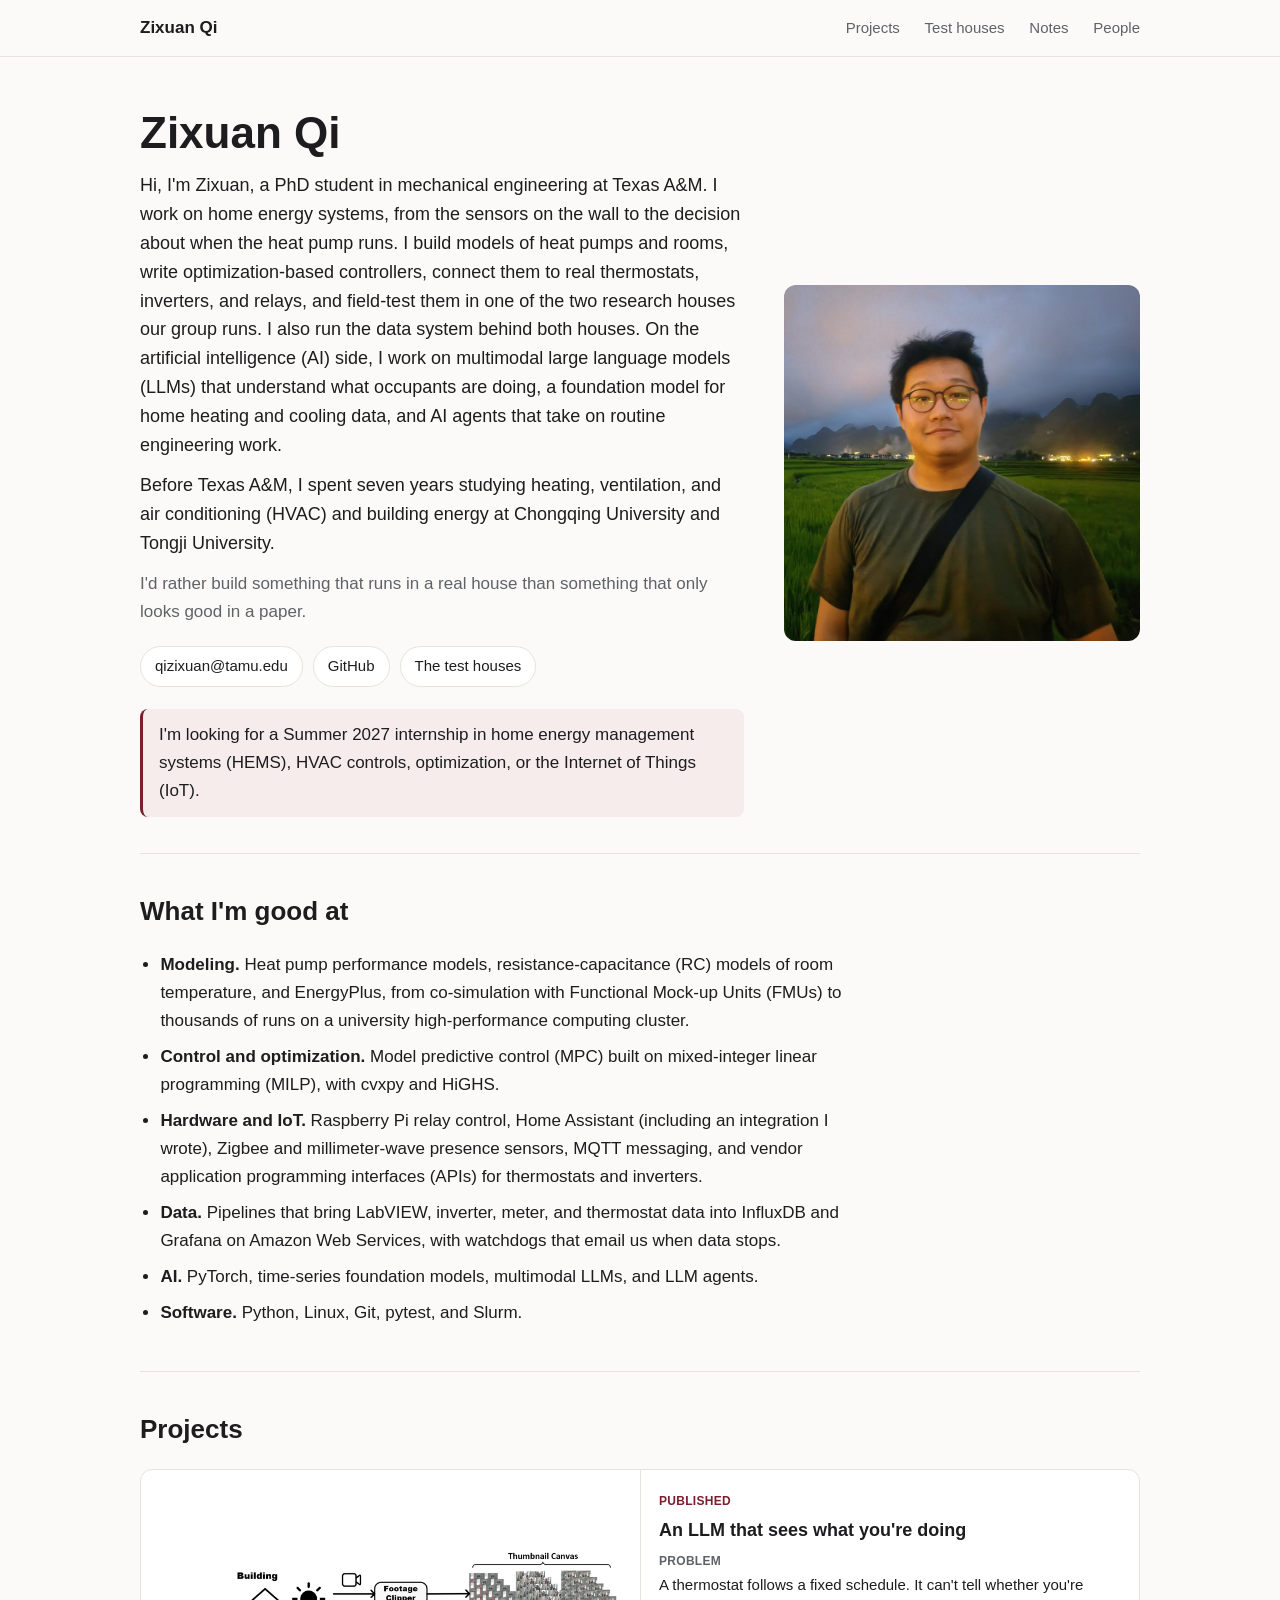
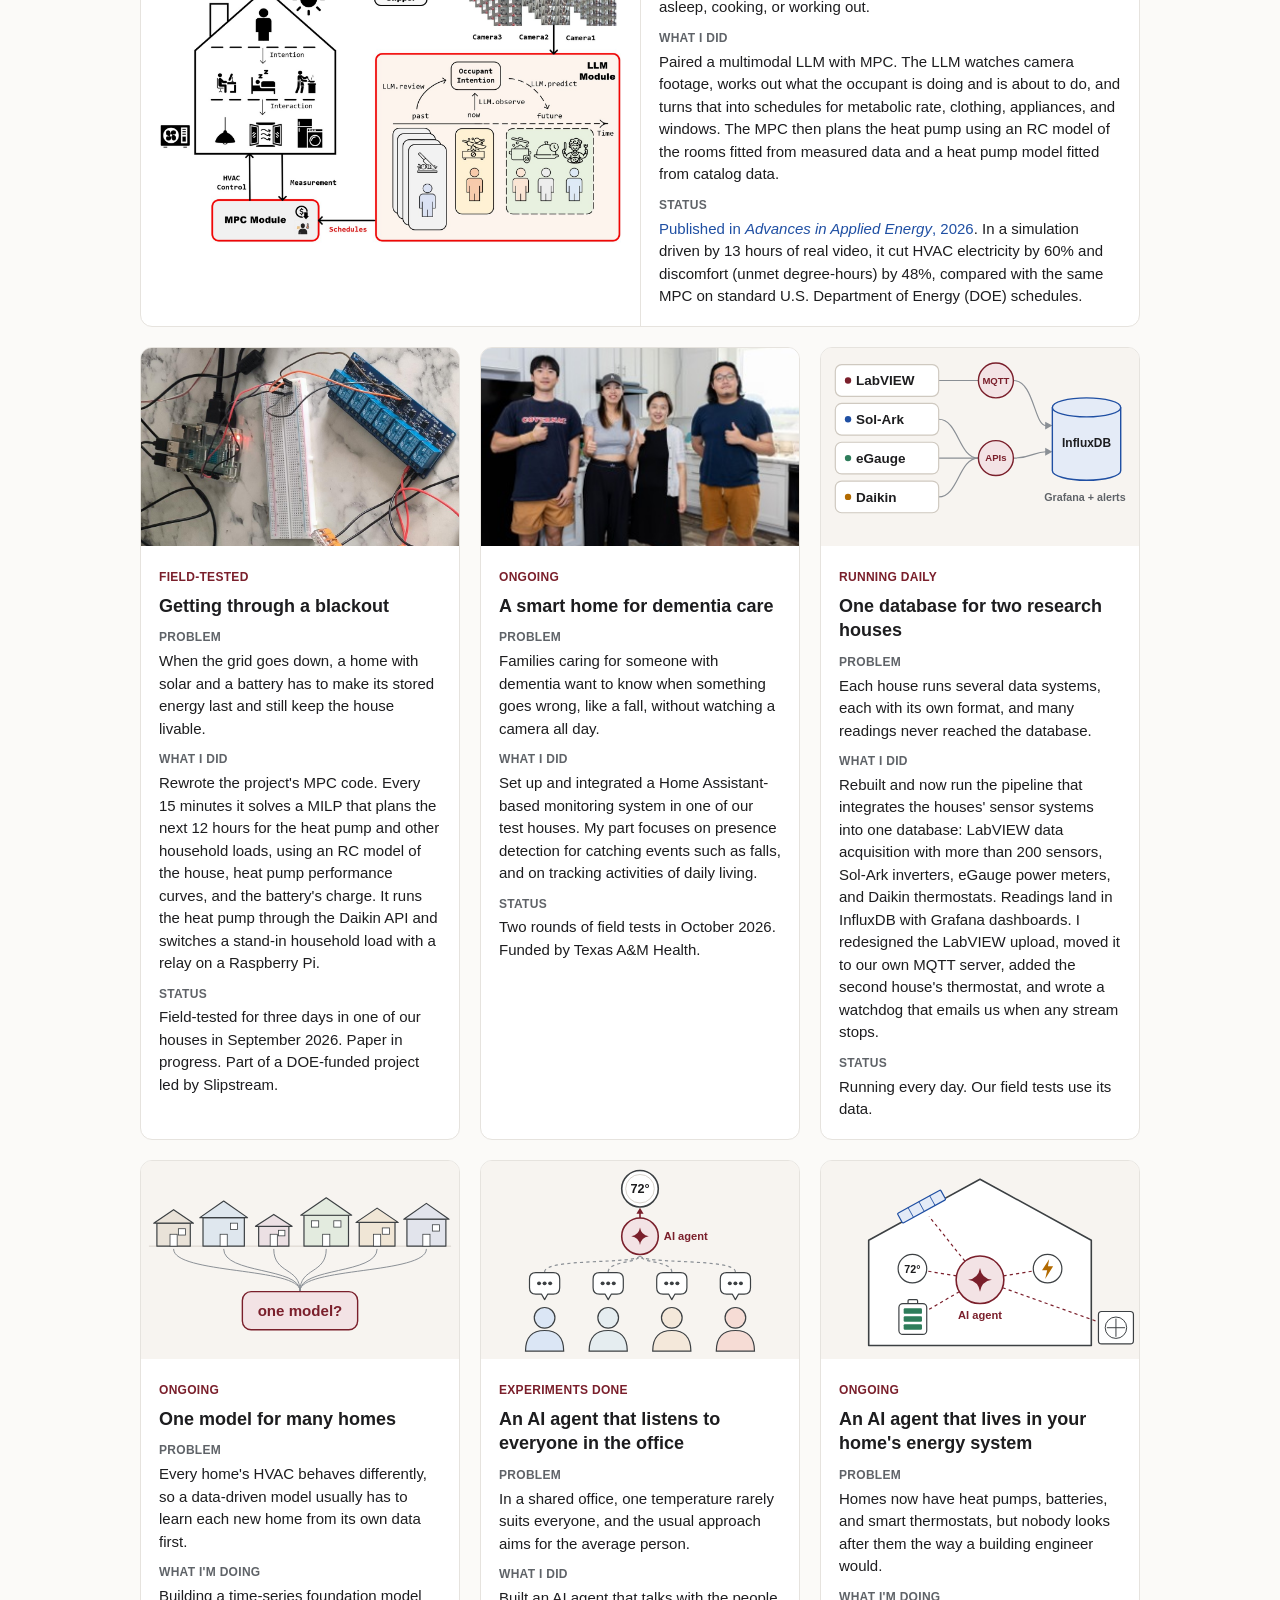
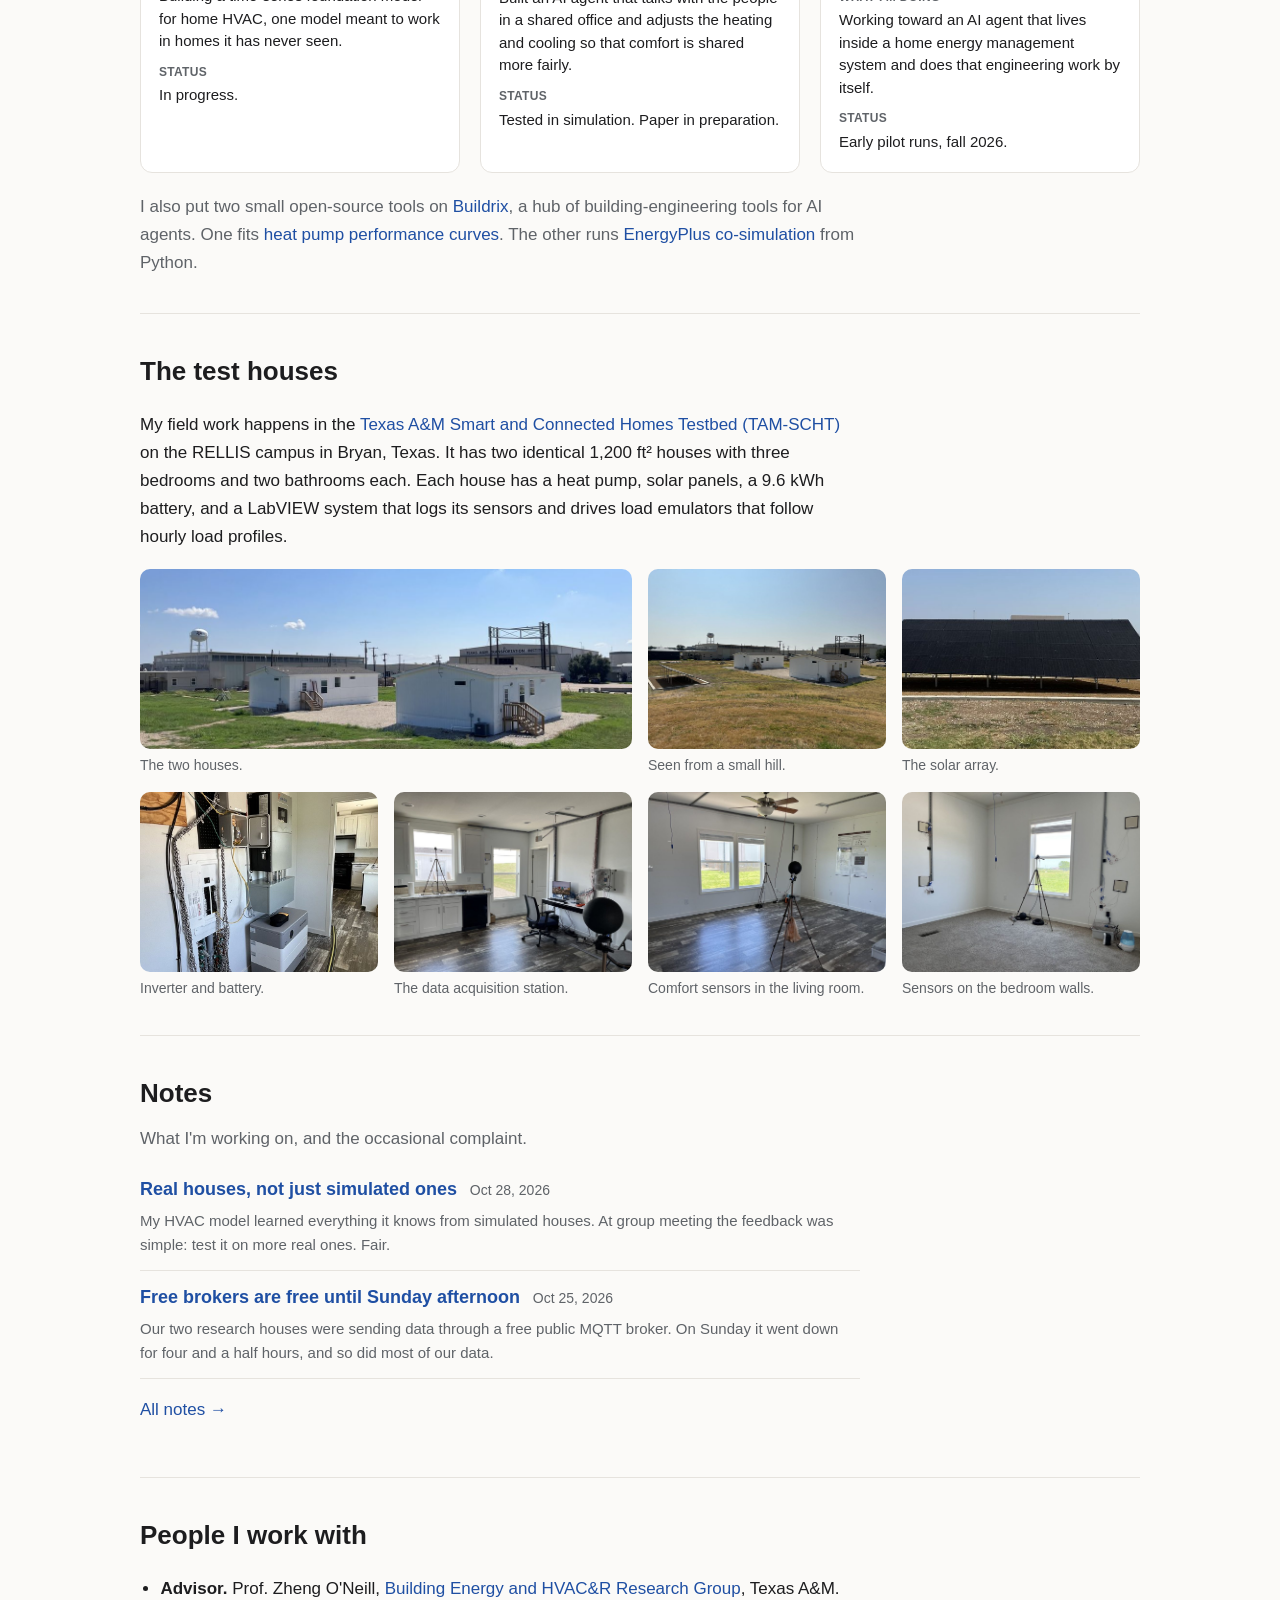
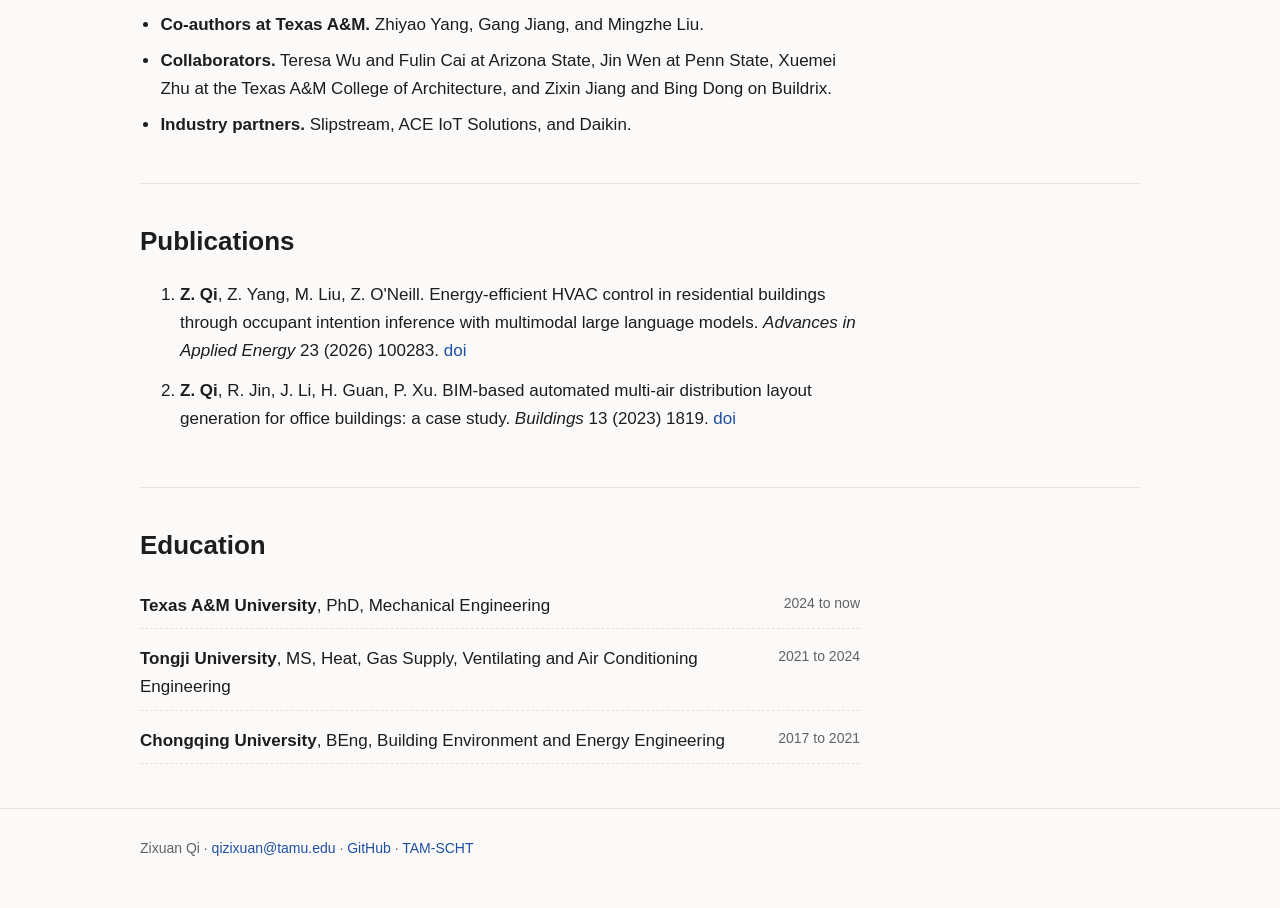
==== index.html @ ca20fd42 "Rework homepage for internship recruiters - Fuller intro, portrait photo, and a concrete internship " ====
<!doctype html>
<html lang="en">
<head>
<meta charset="utf-8">
<meta name="viewport" content="width=device-width, initial-scale=1">
<title>Zixuan Qi</title>
<meta name="description" content="Zixuan Qi, PhD student at Texas A&amp;M. Home energy systems: modeling, model predictive control, IoT, and AI.">
<link rel="stylesheet" href="assets/css/site.css">
</head>
<body>
<header class="site-header">
  <div class="wrap">
    <a class="brand" href="./">Zixuan Qi</a>
    <nav class="nav">
      <a href="#projects">Projects</a>
      <a href="#testbed">Test houses</a>
      <a href="notes/">Notes</a>
      <a href="#people">People</a>
    </nav>
  </div>
</header>

<main class="wrap">
  <div class="hero">
    <div>
      <h1>Zixuan Qi</h1>
      <p class="lead">Hi, I'm Zixuan, a PhD student in mechanical engineering at Texas A&amp;M. I work on home energy systems, from the sensors on the wall to the decision about when the heat pump runs. I build models of heat pumps and rooms, write optimization-based controllers, connect them to real thermostats, inverters, and relays, and field-test them in one of the two research houses our group runs. I also run the data system behind both houses. On the artificial intelligence (AI) side, I work on multimodal large language models (LLMs) that understand what occupants are doing, a foundation model for home heating and cooling data, and AI agents that take on routine engineering work.</p>
      <p class="lead">Before Texas A&amp;M, I spent seven years studying heating, ventilation, and air conditioning (HVAC) and building energy at Chongqing University and Tongji University.</p>
      <p class="sub">I'd rather build something that runs in a real house than something that only looks good in a paper.</p>
      <div class="links">
        <a class="btn" href="mailto:qizixuan@tamu.edu">qizixuan@tamu.edu</a>
        <a class="btn" href="https://github.com/mrkey4real">GitHub</a>
        <a class="btn" href="#testbed">The test houses</a>
      </div>
      <p class="callout">I'm looking for a Summer 2027 internship in home energy management systems (HEMS), HVAC controls, optimization, or the Internet of Things (IoT).</p>
    </div>
    <figure class="portrait">
      <img src="assets/img/zixuan.jpg" alt="Zixuan Qi standing in a green rice field at dusk" width="900" height="900">
    </figure>
  </div>

  <section id="skills">
    <h2>What I'm good at</h2>
    <ul class="skills">
      <li><strong>Modeling.</strong> Heat pump performance models, resistance-capacitance (RC) models of room temperature, and EnergyPlus, from co-simulation with Functional Mock-up Units (FMUs) to thousands of runs on a university high-performance computing cluster.</li>
      <li><strong>Control and optimization.</strong> Model predictive control (MPC) built on mixed-integer linear programming (MILP), with cvxpy and HiGHS.</li>
      <li><strong>Hardware and IoT.</strong> Raspberry Pi relay control, Home Assistant (including an integration I wrote), Zigbee and millimeter-wave presence sensors, MQTT messaging, and vendor application programming interfaces (APIs) for thermostats and inverters.</li>
      <li><strong>Data.</strong> Pipelines that bring LabVIEW, inverter, meter, and thermostat data into InfluxDB and Grafana on Amazon Web Services, with watchdogs that email us when data stops.</li>
      <li><strong>AI.</strong> PyTorch, time-series foundation models, multimodal LLMs, and LLM agents.</li>
      <li><strong>Software.</strong> Python, Linux, Git, pytest, and Slurm.</li>
    </ul>
  </section>

  <section id="projects">
    <h2>Projects</h2>
    <div class="grid">
      <article class="card feature">
        <img class="fig" src="assets/img/llm-occ-overview.jpg" alt="Diagram from the paper: camera footage goes to an LLM module that infers occupant intention and sends schedules to an MPC module controlling the HVAC" loading="lazy" width="1600" height="1010">
        <div class="body">
          <span class="tag">Published</span>
          <h3>An LLM that sees what you're doing</h3>
          <dl class="glance">
            <dt>Problem</dt><dd>A thermostat follows a fixed schedule. It can't tell whether you're asleep, cooking, or working out.</dd>
            <dt>What I did</dt><dd>Paired a multimodal LLM with MPC. The LLM watches camera footage, works out what the occupant is doing and is about to do, and turns that into schedules for metabolic rate, clothing, appliances, and windows. The MPC then plans the heat pump using an RC model of the rooms fitted from measured data and a heat pump model fitted from catalog data.</dd>
            <dt>Status</dt><dd><a href="https://doi.org/10.1016/j.adapen.2026.100283">Published in <em>Advances in Applied Energy</em>, 2026</a>. In a simulation driven by 13 hours of real video, it cut HVAC electricity by 60% and discomfort (unmet degree-hours) by 48%, compared with the same MPC on standard U.S. Department of Energy (DOE) schedules.</dd>
          </dl>
        </div>
      </article>
      <article class="card">
        <img src="assets/img/racer-pi.jpg" alt="Raspberry Pi wired through a breadboard to an eight-channel relay board" loading="lazy" width="1020" height="638">
        <div class="body">
          <span class="tag">Field-tested</span>
          <h3>Getting through a blackout</h3>
          <dl class="glance">
            <dt>Problem</dt><dd>When the grid goes down, a home with solar and a battery has to make its stored energy last and still keep the house livable.</dd>
            <dt>What I did</dt><dd>Rewrote the project's MPC code. Every 15 minutes it solves a MILP that plans the next 12 hours for the heat pump and other household loads, using an RC model of the house, heat pump performance curves, and the battery's charge. It runs the heat pump through the Daikin API and switches a stand-in household load with a relay on a Raspberry Pi.</dd>
            <dt>Status</dt><dd>Field-tested for three days in one of our houses in September 2026. Paper in progress. Part of a DOE-funded project led by Slipstream.</dd>
          </dl>
        </div>
      </article>
      <article class="card">
        <img src="assets/img/dari-team.jpg" alt="Four members of the dementia-care project team giving a thumbs-up in a kitchen" loading="lazy" width="306" height="204">
        <div class="body">
          <span class="tag">Ongoing</span>
          <h3>A smart home for dementia care</h3>
          <dl class="glance">
            <dt>Problem</dt><dd>Families caring for someone with dementia want to know when something goes wrong, like a fall, without watching a camera all day.</dd>
            <dt>What I did</dt><dd>Set up and integrated a Home Assistant-based monitoring system in one of our test houses. My part focuses on presence detection for catching events such as falls, and on tracking activities of daily living.</dd>
            <dt>Status</dt><dd>Two rounds of field tests in October 2026. Funded by Texas A&amp;M Health.</dd>
          </dl>
        </div>
      </article>
      <article class="card">
        <img src="assets/svg/data-pipeline.svg" alt="LabVIEW data arrives over MQTT, and Sol-Ark, eGauge, and Daikin data come through vendor APIs, all into InfluxDB" loading="lazy" width="800" height="500">
        <div class="body">
          <span class="tag">Running daily</span>
          <h3>One database for two research houses</h3>
          <dl class="glance">
            <dt>Problem</dt><dd>Each house runs several data systems, each with its own format, and many readings never reached the database.</dd>
            <dt>What I did</dt><dd>Rebuilt and now run the pipeline that integrates the houses' sensor systems into one database: LabVIEW data acquisition with more than 200 sensors, Sol-Ark inverters, eGauge power meters, and Daikin thermostats. Readings land in InfluxDB with Grafana dashboards. I redesigned the LabVIEW upload, moved it to our own MQTT server, added the second house's thermostat, and wrote a watchdog that emails us when any stream stops.</dd>
            <dt>Status</dt><dd>Running every day. Our field tests use its data.</dd>
          </dl>
        </div>
      </article>
      <article class="card">
        <img src="assets/svg/many-homes.svg" alt="Six different houses connected to a single box that asks: one model?" loading="lazy" width="800" height="500">
        <div class="body">
          <span class="tag">Ongoing</span>
          <h3>One model for many homes</h3>
          <dl class="glance">
            <dt>Problem</dt><dd>Every home's HVAC behaves differently, so a data-driven model usually has to learn each new home from its own data first.</dd>
            <dt>What I'm doing</dt><dd>Building a time-series foundation model for home HVAC, one model meant to work in homes it has never seen.</dd>
            <dt>Status</dt><dd>In progress.</dd>
          </dl>
        </div>
      </article>
      <article class="card">
        <img src="assets/svg/office-agent.svg" alt="Four people talking with one AI agent that sets a shared thermostat" loading="lazy" width="800" height="500">
        <div class="body">
          <span class="tag">Experiments done</span>
          <h3>An AI agent that listens to everyone in the office</h3>
          <dl class="glance">
            <dt>Problem</dt><dd>In a shared office, one temperature rarely suits everyone, and the usual approach aims for the average person.</dd>
            <dt>What I did</dt><dd>Built an AI agent that talks with the people in a shared office and adjusts the heating and cooling so that comfort is shared more fairly.</dd>
            <dt>Status</dt><dd>Tested in simulation. Paper in preparation.</dd>
          </dl>
        </div>
      </article>
      <article class="card">
        <img src="assets/svg/home-agent.svg" alt="An AI agent at the center of a house, linked to the solar panels, thermostat, battery, electrical loads, and heat pump" loading="lazy" width="800" height="500">
        <div class="body">
          <span class="tag">Ongoing</span>
          <h3>An AI agent that lives in your home's energy system</h3>
          <dl class="glance">
            <dt>Problem</dt><dd>Homes now have heat pumps, batteries, and smart thermostats, but nobody looks after them the way a building engineer would.</dd>
            <dt>What I'm doing</dt><dd>Working toward an AI agent that lives inside a home energy management system and does that engineering work by itself.</dd>
            <dt>Status</dt><dd>Early pilot runs, fall 2026.</dd>
          </dl>
        </div>
      </article>
    </div>
    <p class="aside">I also put two small open-source tools on <a href="https://buildrixhub.onrender.com/">Buildrix</a>, a hub of building-engineering tools for AI agents. One fits <a href="https://buildrixhub.onrender.com/#/skills/SSIM-0001">heat pump performance curves</a>. The other runs <a href="https://buildrixhub.onrender.com/#/skills/SCTL-0003">EnergyPlus co-simulation</a> from Python.</p>
  </section>

  <section id="testbed">
    <h2>The test houses</h2>
    <p class="prose">My field work happens in the <a href="https://hvac.engr.tamu.edu/tamscht">Texas A&amp;M Smart and Connected Homes Testbed (TAM-SCHT)</a> on the RELLIS campus in Bryan, Texas. It has two identical 1,200 ft² houses with three bedrooms and two bathrooms each. Each house has a heat pump, solar panels, a 9.6 kWh battery, and a LabVIEW system that logs its sensors and drives load emulators that follow hourly load profiles.</p>
    <div class="gallery">
      <figure><img src="assets/img/homes.jpg" alt="Two single-story research houses side by side on an open field" loading="lazy" width="1000" height="750"><figcaption>The two houses.</figcaption></figure>
      <figure><img src="assets/img/homes-hill.jpg" alt="The two research houses seen from a small hill" loading="lazy" width="1000" height="750"><figcaption>Seen from a small hill.</figcaption></figure>
      <figure><img src="assets/img/pv-array.jpg" alt="Ground-mounted solar panels next to the test houses" loading="lazy" width="1000" height="407"><figcaption>The solar array.</figcaption></figure>
      <figure><img src="assets/img/mech-room.jpg" alt="Mechanical room of a test house with the inverter, battery, and wiring" loading="lazy" width="750" height="1000"><figcaption>Inverter and battery.</figcaption></figure>
      <figure><img src="assets/img/daq-desk.jpg" alt="Data-acquisition computer and sensor cabinet inside a test house" loading="lazy" width="1000" height="750"><figcaption>The data acquisition station.</figcaption></figure>
      <figure><img src="assets/img/living-room.jpg" alt="Living room of a test house with comfort sensors on tripods" loading="lazy" width="1000" height="750"><figcaption>Comfort sensors in the living room.</figcaption></figure>
      <figure><img src="assets/img/west-bedroom.jpg" alt="Bedroom of a test house with sensors on the walls" loading="lazy" width="1000" height="750"><figcaption>Sensors on the bedroom walls.</figcaption></figure>
    </div>
  </section>

  <section id="notes">
    <h2>Notes</h2>
    <p class="aside">What I'm working on, and the occasional complaint.</p>
    <!-- NOTES:START -->
  <ul class="notes">
    <li><a href="notes/2026-10-28-real-houses.html">Real houses, not just simulated ones</a> <span class="when">Oct 28, 2026</span><p>My HVAC model learned everything it knows from simulated houses. At group meeting the feedback was simple: test it on more real ones. Fair.</p></li>
    <li><a href="notes/2026-10-25-free-brokers.html">Free brokers are free until Sunday afternoon</a> <span class="when">Oct 25, 2026</span><p>Our two research houses were sending data through a free public MQTT broker. On Sunday it went down for four and a half hours, and so did most of our data.</p></li>
  </ul>
  <!-- NOTES:END -->
    <p><a href="notes/">All notes →</a></p>
  </section>

  <section id="people">
    <h2>People I work with</h2>
    <ul class="people">
      <li><strong>Advisor.</strong> Prof. Zheng O'Neill, <a href="https://hvac.engr.tamu.edu/">Building Energy and HVAC&amp;R Research Group</a>, Texas A&amp;M.</li>
      <li><strong>Co-authors at Texas A&amp;M.</strong> Zhiyao Yang, Gang Jiang, and Mingzhe Liu.</li>
      <li><strong>Collaborators.</strong> Teresa Wu and Fulin Cai at Arizona State, Jin Wen at Penn State, Xuemei Zhu at the Texas A&amp;M College of Architecture, and Zixin Jiang and Bing Dong on Buildrix.</li>
      <li><strong>Industry partners.</strong> Slipstream, ACE IoT Solutions, and Daikin.</li>
    </ul>
  </section>

  <section id="publications">
    <h2>Publications</h2>
    <ol class="pubs prose">
      <li><strong>Z. Qi</strong>, Z. Yang, M. Liu, Z. O'Neill. Energy-efficient HVAC control in residential buildings through occupant intention inference with multimodal large language models. <em>Advances in Applied Energy</em> 23 (2026) 100283. <a href="https://doi.org/10.1016/j.adapen.2026.100283">doi</a></li>
      <li><strong>Z. Qi</strong>, R. Jin, J. Li, H. Guan, P. Xu. BIM-based automated multi-air distribution layout generation for office buildings: a case study. <em>Buildings</em> 13 (2023) 1819. <a href="https://doi.org/10.3390/buildings13071819">doi</a></li>
    </ol>
  </section>

  <section id="education">
    <h2>Education</h2>
    <ul class="edu prose">
      <li><span><strong>Texas A&amp;M University</strong>, PhD, Mechanical Engineering</span><span class="when">2024 to now</span></li>
      <li><span><strong>Tongji University</strong>, MS, Heat, Gas Supply, Ventilating and Air Conditioning Engineering</span><span class="when">2021 to 2024</span></li>
      <li><span><strong>Chongqing University</strong>, BEng, Building Environment and Energy Engineering</span><span class="when">2017 to 2021</span></li>
    </ul>
  </section>
</main>

<footer>
  <div class="wrap">
    <p>Zixuan Qi · <a href="mailto:qizixuan@tamu.edu">qizixuan@tamu.edu</a> · <a href="https://github.com/mrkey4real">GitHub</a> · <a href="https://hvac.engr.tamu.edu/tamscht">TAM-SCHT</a></p>
  </div>
</footer>
</body>
</html>
---- assets/css/site.css ----
/* Personal homepage styles. Follows the visitor's light or dark setting. */
:root {
  --bg: #fbfaf8;
  --surface: #ffffff;
  --text: #1d1d1f;
  --muted: #5f6368;
  --line: #e6e3de;
  --accent: #7a1f2b;
  --accent-soft: #f6ecec;
  --link: #1f4fa3;
  --radius: 12px;
  --maxw: 1040px;
  --textw: 720px;
}

@media (prefers-color-scheme: dark) {
  :root {
    --bg: #121315;
    --surface: #1b1d20;
    --text: #e8e6e3;
    --muted: #a1a5ab;
    --line: #2c2f33;
    --accent: #e3929c;
    --accent-soft: #2a1d20;
    --link: #8fb4ff;
  }
}

* { box-sizing: border-box; }

html { -webkit-text-size-adjust: 100%; scroll-padding-top: 72px; }

body {
  margin: 0;
  background: var(--bg);
  color: var(--text);
  font: 17px/1.65 -apple-system, BlinkMacSystemFont, "Segoe UI", Roboto, "Helvetica Neue", Arial, sans-serif;
}

a { color: var(--link); text-decoration: none; }
a:hover { text-decoration: underline; }
img { max-width: 100%; height: auto; display: block; }
code {
  font-family: ui-monospace, SFMono-Regular, Menlo, Consolas, monospace;
  font-size: 0.92em;
  background: var(--accent-soft);
  padding: 1px 5px;
  border-radius: 4px;
}

.wrap { max-width: var(--maxw); margin: 0 auto; padding: 0 20px; }

/* Header */
.site-header {
  position: sticky;
  top: 0;
  z-index: 10;
  background: var(--bg);
  background: color-mix(in srgb, var(--bg) 90%, transparent);
  backdrop-filter: blur(8px);
  border-bottom: 1px solid var(--line);
}
.site-header .wrap { display: flex; align-items: center; justify-content: space-between; height: 56px; }
.brand { font-weight: 700; color: var(--text); white-space: nowrap; }
.brand:hover { text-decoration: none; }
.nav a { color: var(--muted); margin-left: 20px; font-size: 15px; }
.nav a:hover { color: var(--text); text-decoration: none; }

/* Home hero */
.hero { display: grid; grid-template-columns: 1.7fr 1fr; gap: 40px; align-items: center; padding: 52px 0 36px; }
.hero h1 { font-size: 44px; line-height: 1.1; margin: 0 0 14px; }
.lead { font-size: 18px; line-height: 1.6; margin: 0 0 12px; }
.sub { color: var(--muted); margin: 0 0 20px; }
.links { display: flex; flex-wrap: wrap; gap: 10px; }
.btn {
  display: inline-block;
  padding: 7px 14px;
  border: 1px solid var(--line);
  border-radius: 999px;
  color: var(--text);
  background: var(--surface);
  font-size: 15px;
}
.btn:hover { border-color: var(--accent); text-decoration: none; }
.callout {
  background: var(--accent-soft);
  border-left: 3px solid var(--accent);
  padding: 12px 16px;
  border-radius: 8px;
  margin: 22px 0 0;
}

figure { margin: 0; }
figcaption { color: var(--muted); font-size: 14px; line-height: 1.5; margin-top: 8px; }
.portrait img { border-radius: var(--radius); aspect-ratio: 1; object-fit: cover; width: 100%; max-width: 360px; margin-left: auto; }

/* Sections */
section { padding: 36px 0; border-top: 1px solid var(--line); }
section h2 { font-size: 26px; margin: 0 0 18px; }
section > h2 + .aside { margin: -8px 0 10px; }
.prose { max-width: var(--textw); }
.prose li { margin-bottom: 8px; }
.aside { color: var(--muted); max-width: var(--textw); margin: 20px 0 0; }
.skills, .people { max-width: var(--textw); padding-left: 1.2em; margin: 0; }
.skills li, .people li { margin-bottom: 8px; }

/* Project cards */
.grid { display: grid; grid-template-columns: repeat(3, 1fr); gap: 20px; }
.card {
  background: var(--surface);
  border: 1px solid var(--line);
  border-radius: var(--radius);
  overflow: hidden;
  display: flex;
  flex-direction: column;
}
.card img { aspect-ratio: 16 / 10; object-fit: cover; width: 100%; }
.card img.fig { object-fit: contain; background: #ffffff; }
.card.feature { grid-column: 1 / -1; display: grid; grid-template-columns: 1fr 1fr; }
.card.feature img { align-self: center; aspect-ratio: 1600 / 1010; padding: 12px; }
.card.feature .body { border-left: 1px solid var(--line); }
.card .body { padding: 16px 18px 18px; }
.card h3 { font-size: 18px; line-height: 1.35; margin: 0 0 4px; }
.tag {
  display: inline-block;
  font-size: 12px;
  font-weight: 600;
  letter-spacing: 0.3px;
  text-transform: uppercase;
  color: var(--accent);
  margin-bottom: 6px;
}
.glance { margin: 0; }
.glance dt {
  font-size: 12px;
  font-weight: 600;
  letter-spacing: 0.3px;
  text-transform: uppercase;
  color: var(--muted);
  margin-top: 10px;
}
.glance dd { margin: 2px 0 0; font-size: 15px; line-height: 1.5; }

/* Test-house photos */
.gallery { display: grid; grid-template-columns: repeat(4, 1fr); gap: 16px; margin-top: 18px; }
.gallery figure:first-child { grid-column: span 2; }
.gallery img { height: 180px; width: 100%; object-fit: cover; border-radius: 10px; }
.gallery figcaption { margin-top: 6px; }

/* Lists */
.pubs li { margin-bottom: 12px; }
.edu { list-style: none; padding: 0; margin: 0; }
.edu li { display: flex; justify-content: space-between; gap: 16px; padding: 8px 0; border-bottom: 1px dashed var(--line); }
.edu .when { white-space: nowrap; }

/* Notes */
.when { color: var(--muted); font-size: 14px; }
.notes { list-style: none; padding: 0; margin: 0; max-width: var(--textw); }
.notes li { padding: 12px 0; border-bottom: 1px solid var(--line); }
.notes li > a { font-weight: 600; font-size: 18px; }
.notes .when { margin-left: 8px; }
.notes li p { margin: 4px 0 0; color: var(--muted); font-size: 15px; }
.page-head { padding: 48px 0 12px; }
.page-head h1 { font-size: 38px; line-height: 1.15; margin: 0 0 8px; }
.page-head p { font-size: 18px; color: var(--muted); max-width: var(--textw); margin: 0; }
.post { padding: 44px 0 0; max-width: var(--textw); }
.post h1 { font-size: 34px; line-height: 1.2; margin: 4px 0 18px; }
.post .when { margin: 0; }
.post figure { margin: 18px 0; }
.post figure img { border-radius: 10px; }
.back { display: inline-block; margin: 28px 0 44px; }

footer { border-top: 1px solid var(--line); padding: 24px 0 44px; color: var(--muted); font-size: 14px; }
footer p { margin: 4px 0; }

@media (max-width: 960px) {
  .grid { grid-template-columns: repeat(2, 1fr); }
}

@media (max-width: 760px) {
  body { font-size: 16px; }
  .grid { grid-template-columns: 1fr; }
  .card.feature { display: flex; }
  .card.feature img { aspect-ratio: 16 / 10; padding: 0; }
  .card.feature .body { border-left: 0; }
  .gallery { grid-template-columns: repeat(2, 1fr); gap: 12px; }
  .gallery img { height: 130px; }
  .hero { grid-template-columns: 1fr; padding-top: 32px; gap: 24px; }
  .portrait { order: -1; }
  .portrait img { max-width: 200px; margin-left: 0; }
  .hero h1 { font-size: 36px; }
  .lead { font-size: 17px; }
  .nav a { margin-left: 14px; }
  .page-head h1, .post h1 { font-size: 30px; }
  .edu li { flex-direction: column; gap: 2px; }
}

/* Phones: hide the Test houses link so the header stays on one line. */
@media (max-width: 440px) {
  .nav a[href$="#testbed"] { display: none; }
}
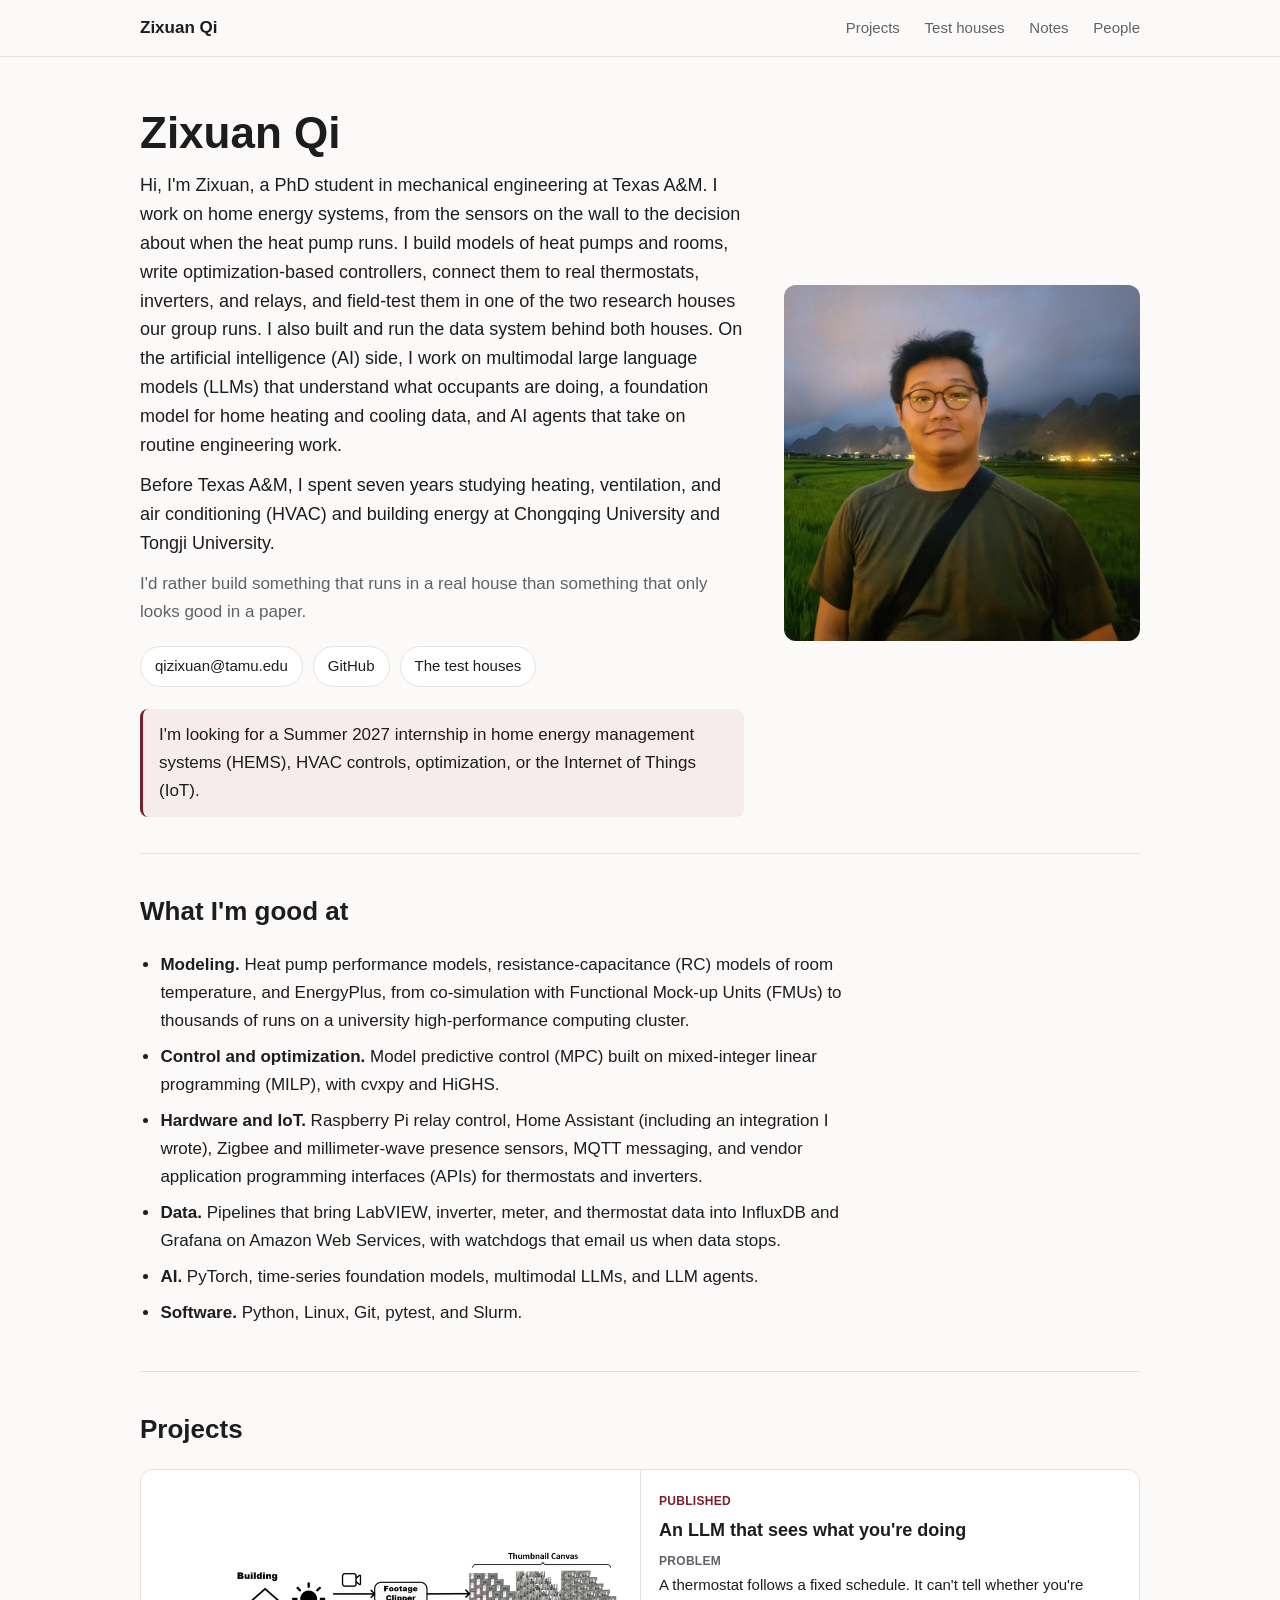
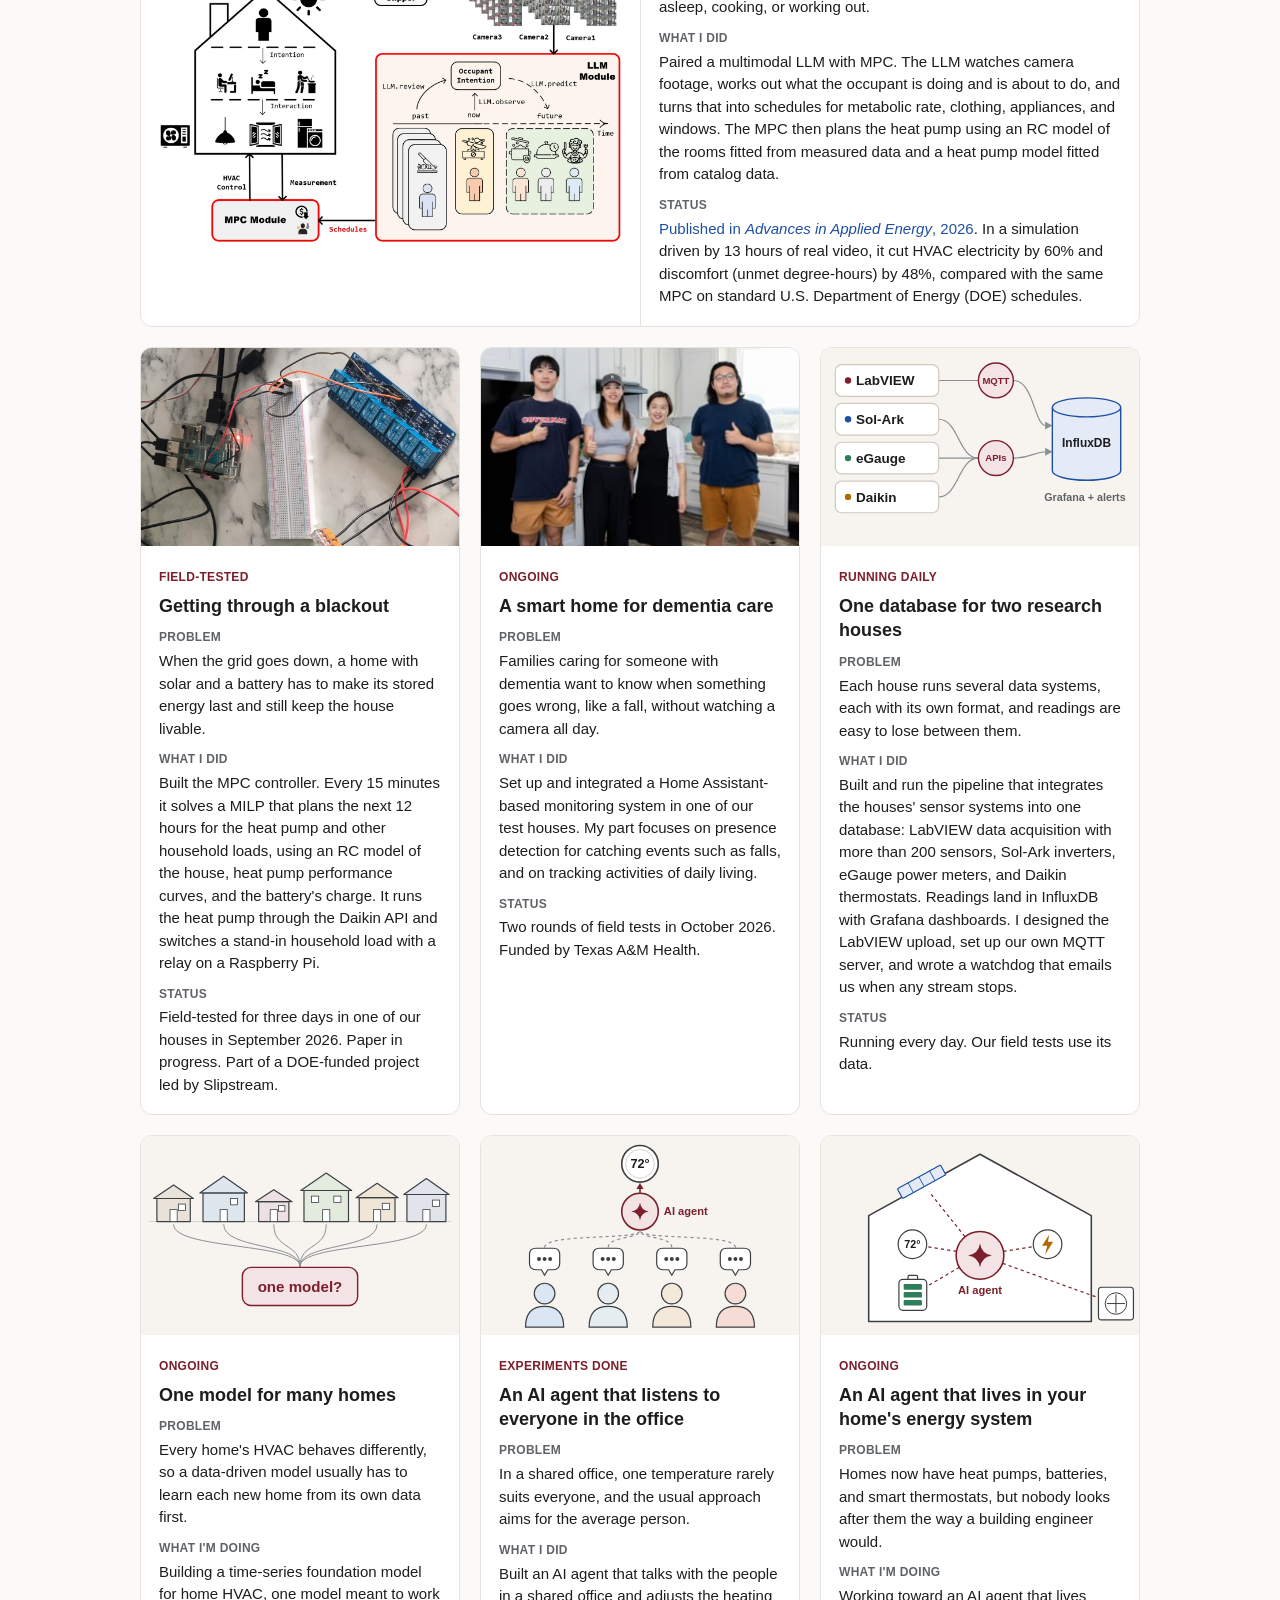
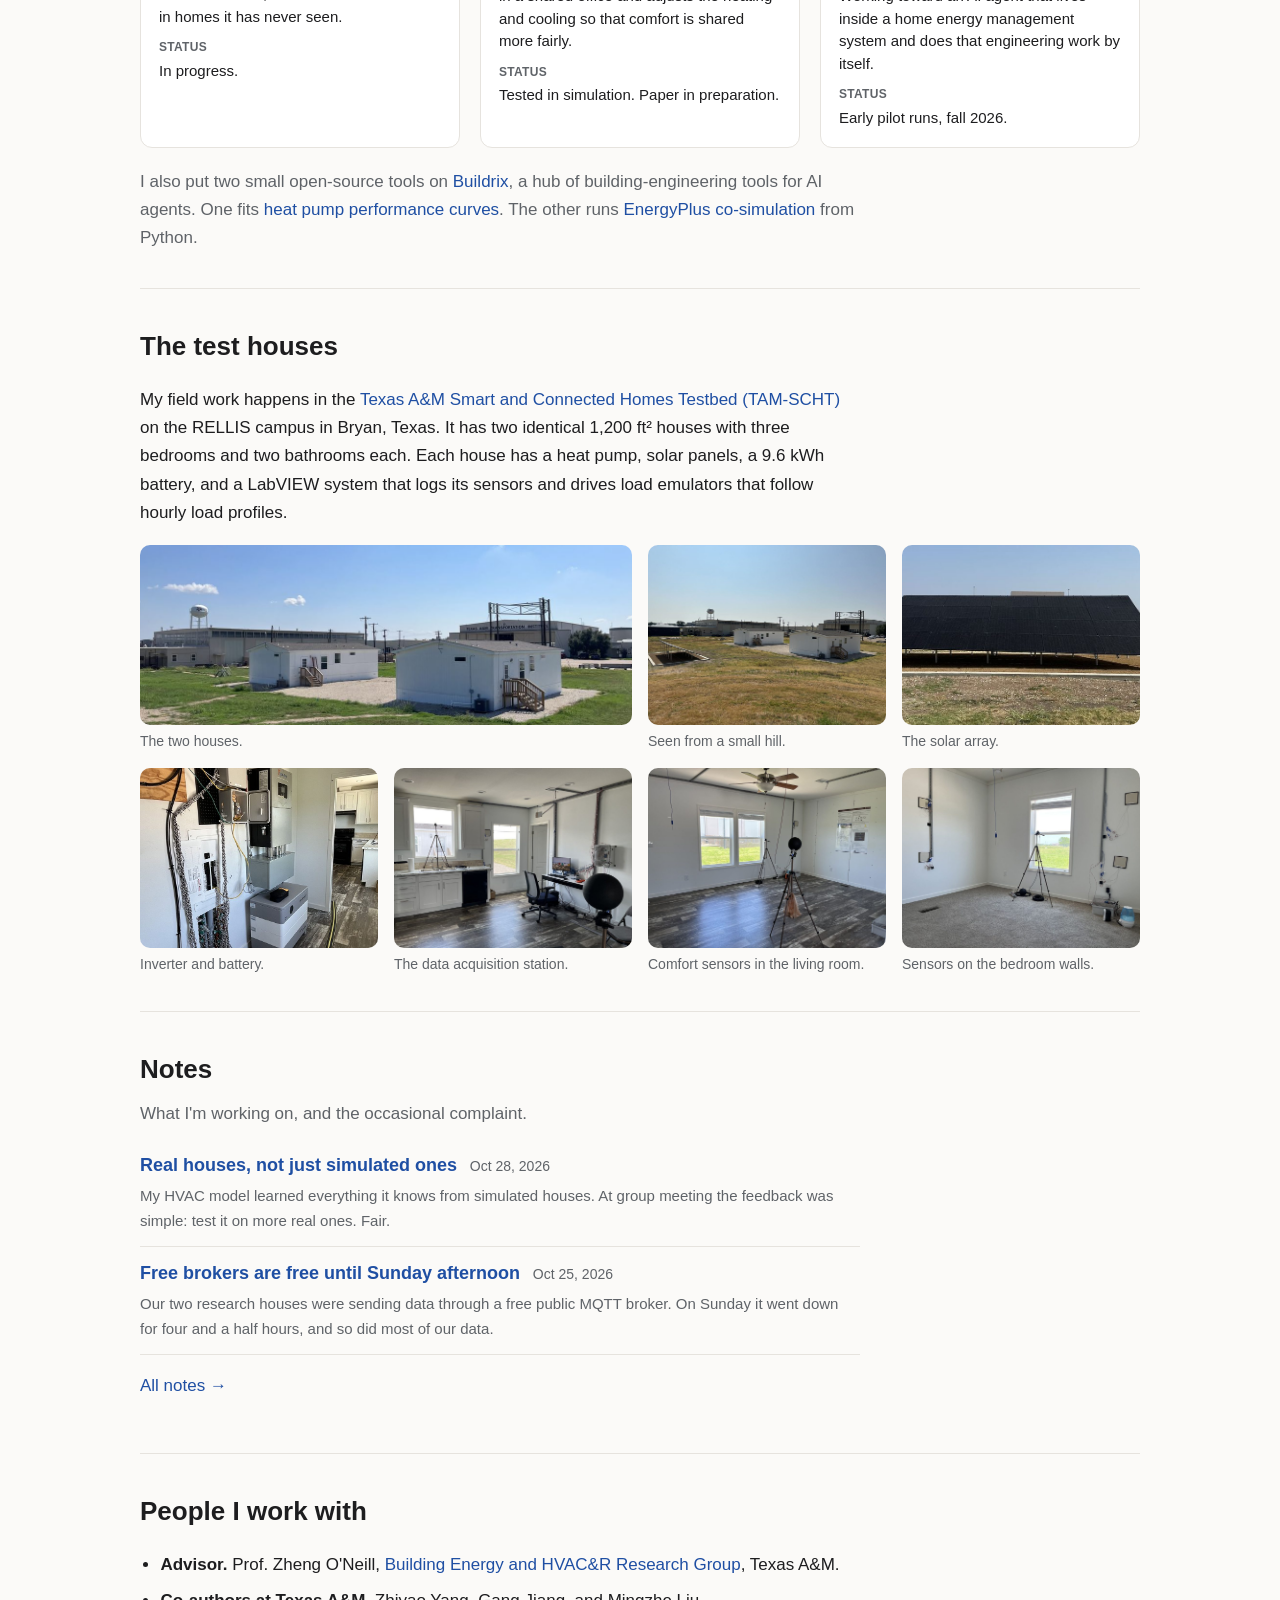
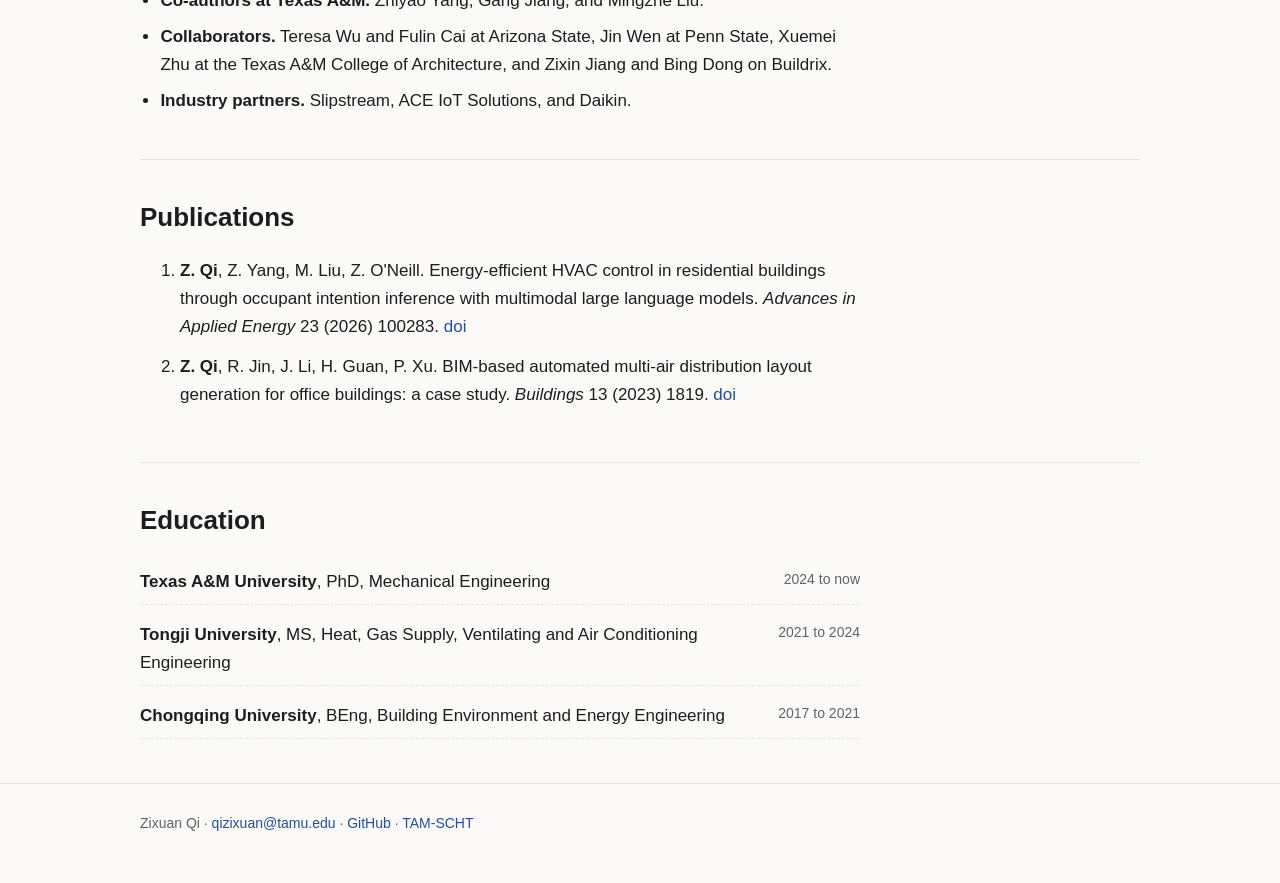
==== commit 1a1c69ba: "Describe RACER and the data pipeline as built, not rebuilt Co-Authored-By: Claude Opus 5.5 <noreply@" ====
--- a/index.html
+++ b/index.html
@@ -24,7 +24,7 @@
   <div class="hero">
     <div>
       <h1>Zixuan Qi</h1>
-      <p class="lead">Hi, I'm Zixuan, a PhD student in mechanical engineering at Texas A&amp;M. I work on home energy systems, from the sensors on the wall to the decision about when the heat pump runs. I build models of heat pumps and rooms, write optimization-based controllers, connect them to real thermostats, inverters, and relays, and field-test them in one of the two research houses our group runs. I also run the data system behind both houses. On the artificial intelligence (AI) side, I work on multimodal large language models (LLMs) that understand what occupants are doing, a foundation model for home heating and cooling data, and AI agents that take on routine engineering work.</p>
+      <p class="lead">Hi, I'm Zixuan, a PhD student in mechanical engineering at Texas A&amp;M. I work on home energy systems, from the sensors on the wall to the decision about when the heat pump runs. I build models of heat pumps and rooms, write optimization-based controllers, connect them to real thermostats, inverters, and relays, and field-test them in one of the two research houses our group runs. I also built and run the data system behind both houses. On the artificial intelligence (AI) side, I work on multimodal large language models (LLMs) that understand what occupants are doing, a foundation model for home heating and cooling data, and AI agents that take on routine engineering work.</p>
       <p class="lead">Before Texas A&amp;M, I spent seven years studying heating, ventilation, and air conditioning (HVAC) and building energy at Chongqing University and Tongji University.</p>
       <p class="sub">I'd rather build something that runs in a real house than something that only looks good in a paper.</p>
       <div class="links">
@@ -73,7 +73,7 @@
           <h3>Getting through a blackout</h3>
           <dl class="glance">
             <dt>Problem</dt><dd>When the grid goes down, a home with solar and a battery has to make its stored energy last and still keep the house livable.</dd>
-            <dt>What I did</dt><dd>Rewrote the project's MPC code. Every 15 minutes it solves a MILP that plans the next 12 hours for the heat pump and other household loads, using an RC model of the house, heat pump performance curves, and the battery's charge. It runs the heat pump through the Daikin API and switches a stand-in household load with a relay on a Raspberry Pi.</dd>
+            <dt>What I did</dt><dd>Built the MPC controller. Every 15 minutes it solves a MILP that plans the next 12 hours for the heat pump and other household loads, using an RC model of the house, heat pump performance curves, and the battery's charge. It runs the heat pump through the Daikin API and switches a stand-in household load with a relay on a Raspberry Pi.</dd>
             <dt>Status</dt><dd>Field-tested for three days in one of our houses in September 2026. Paper in progress. Part of a DOE-funded project led by Slipstream.</dd>
           </dl>
         </div>
@@ -96,8 +96,8 @@
           <span class="tag">Running daily</span>
           <h3>One database for two research houses</h3>
           <dl class="glance">
-            <dt>Problem</dt><dd>Each house runs several data systems, each with its own format, and many readings never reached the database.</dd>
-            <dt>What I did</dt><dd>Rebuilt and now run the pipeline that integrates the houses' sensor systems into one database: LabVIEW data acquisition with more than 200 sensors, Sol-Ark inverters, eGauge power meters, and Daikin thermostats. Readings land in InfluxDB with Grafana dashboards. I redesigned the LabVIEW upload, moved it to our own MQTT server, added the second house's thermostat, and wrote a watchdog that emails us when any stream stops.</dd>
+            <dt>Problem</dt><dd>Each house runs several data systems, each with its own format, and readings are easy to lose between them.</dd>
+            <dt>What I did</dt><dd>Built and run the pipeline that integrates the houses' sensor systems into one database: LabVIEW data acquisition with more than 200 sensors, Sol-Ark inverters, eGauge power meters, and Daikin thermostats. Readings land in InfluxDB with Grafana dashboards. I designed the LabVIEW upload, set up our own MQTT server, and wrote a watchdog that emails us when any stream stops.</dd>
             <dt>Status</dt><dd>Running every day. Our field tests use its data.</dd>
           </dl>
         </div>
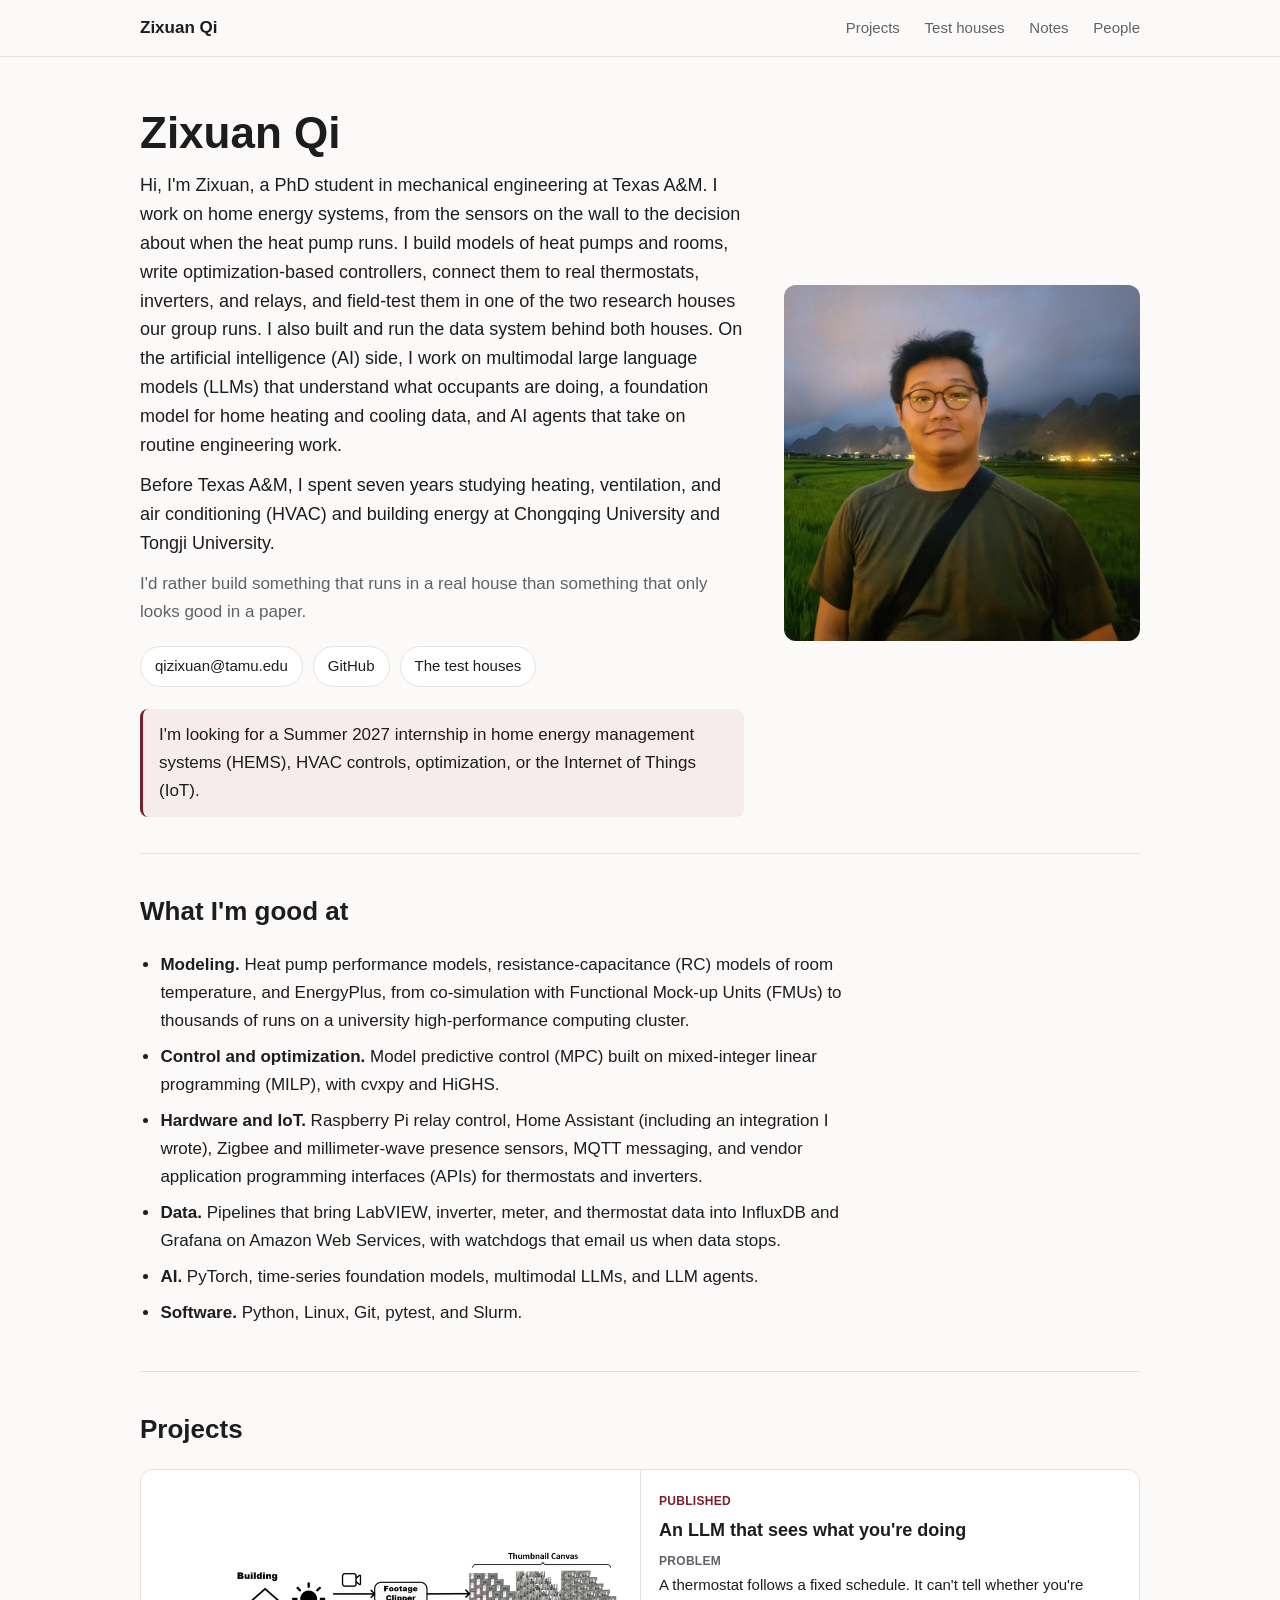
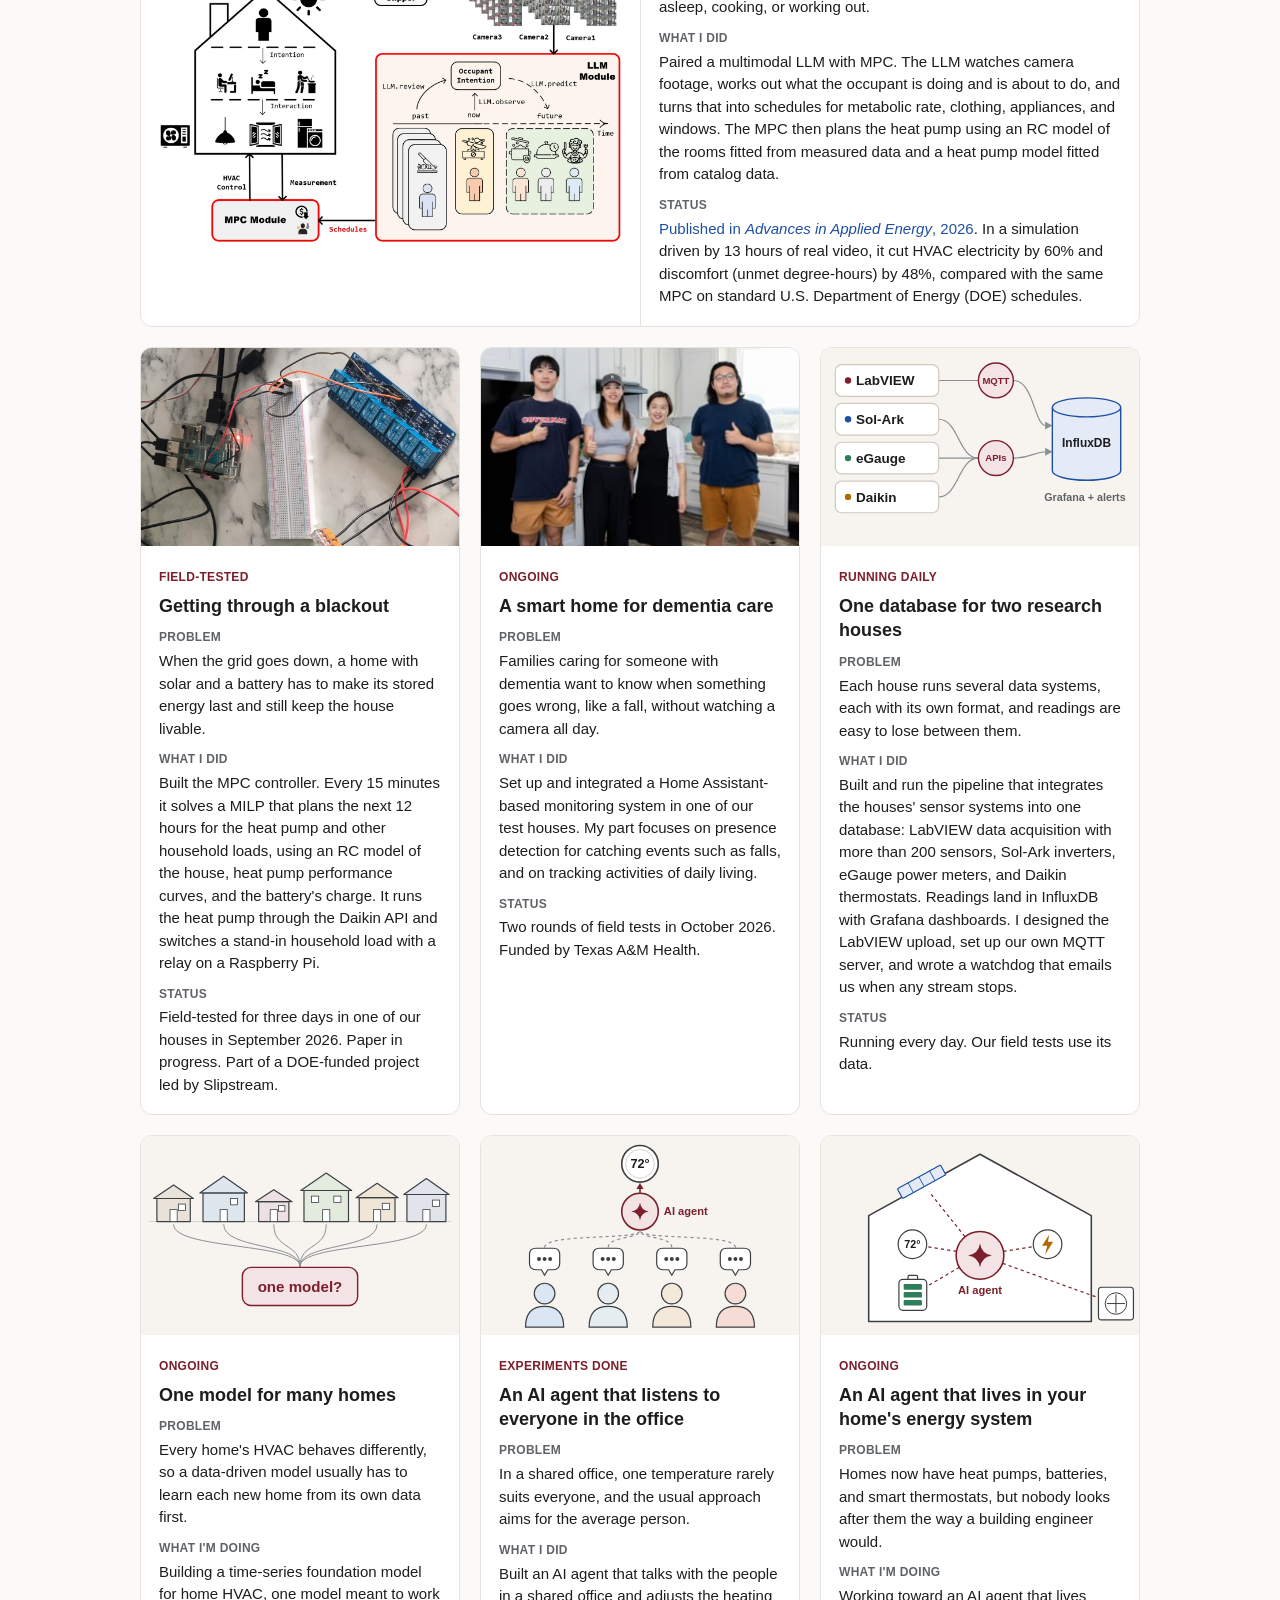
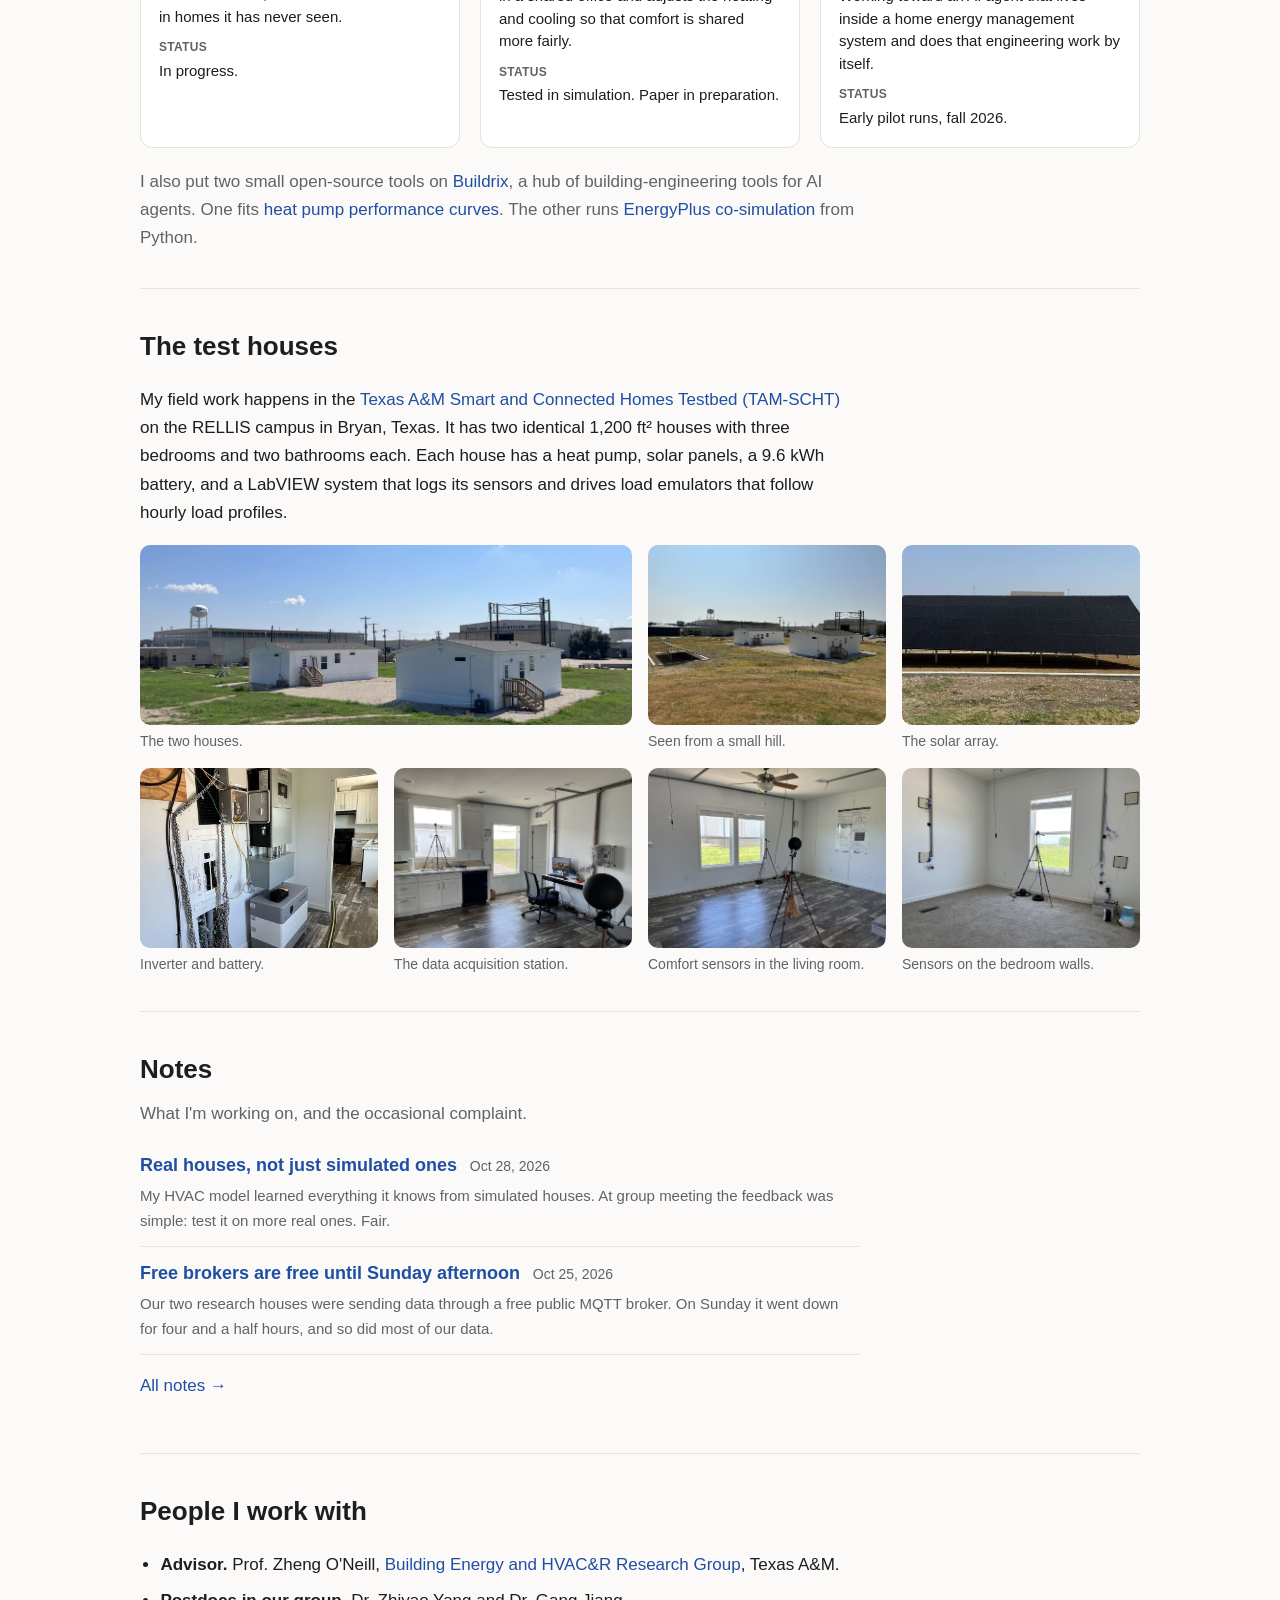
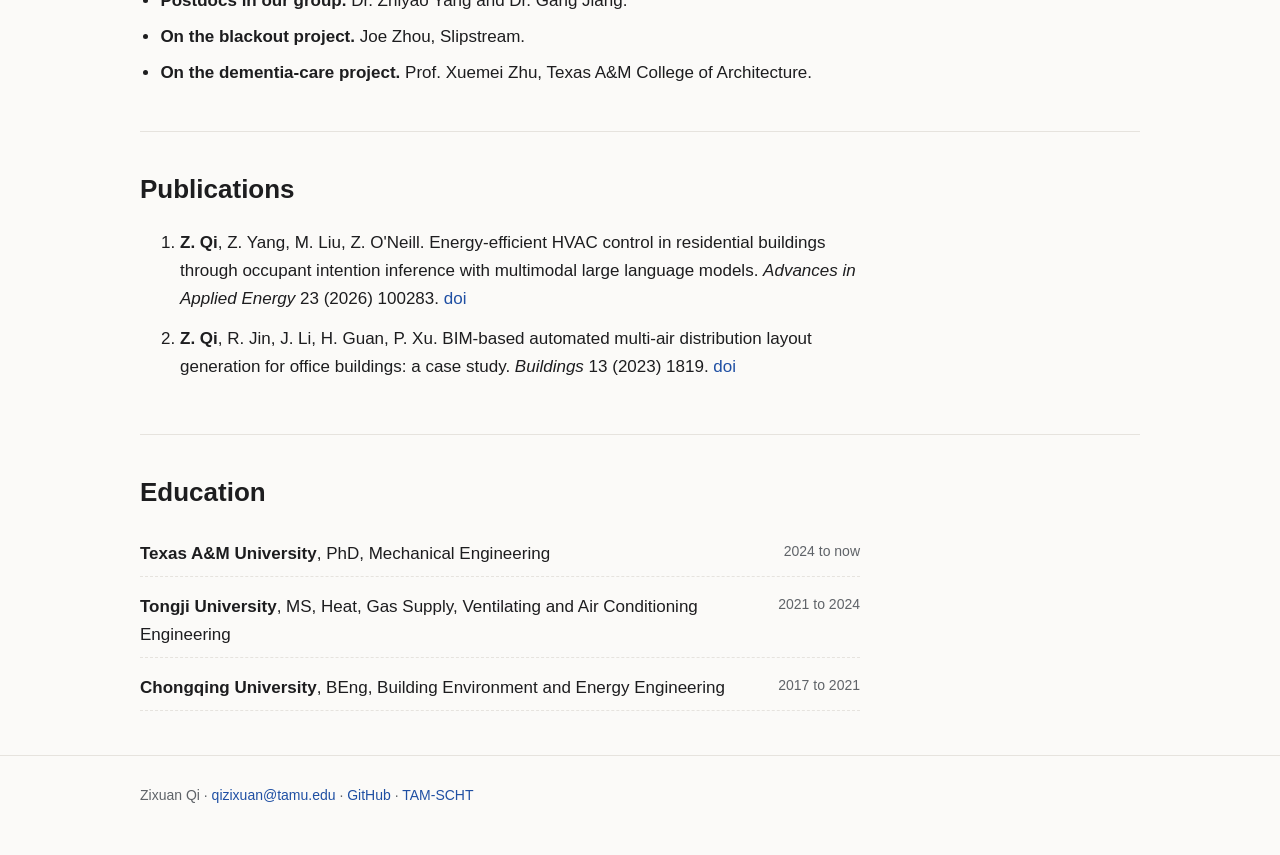
==== commit 3ec2bf4f: "Trim the people list to advisor, postdocs, and project leads Co-Authored-By: Claude Opus 5.5 <norepl" ====
--- a/index.html
+++ b/index.html
@@ -172,9 +172,9 @@
     <h2>People I work with</h2>
     <ul class="people">
       <li><strong>Advisor.</strong> Prof. Zheng O'Neill, <a href="https://hvac.engr.tamu.edu/">Building Energy and HVAC&amp;R Research Group</a>, Texas A&amp;M.</li>
-      <li><strong>Co-authors at Texas A&amp;M.</strong> Zhiyao Yang, Gang Jiang, and Mingzhe Liu.</li>
-      <li><strong>Collaborators.</strong> Teresa Wu and Fulin Cai at Arizona State, Jin Wen at Penn State, Xuemei Zhu at the Texas A&amp;M College of Architecture, and Zixin Jiang and Bing Dong on Buildrix.</li>
-      <li><strong>Industry partners.</strong> Slipstream, ACE IoT Solutions, and Daikin.</li>
+      <li><strong>Postdocs in our group.</strong> Dr. Zhiyao Yang and Dr. Gang Jiang.</li>
+      <li><strong>On the blackout project.</strong> Joe Zhou, Slipstream.</li>
+      <li><strong>On the dementia-care project.</strong> Prof. Xuemei Zhu, Texas A&amp;M College of Architecture.</li>
     </ul>
   </section>
 
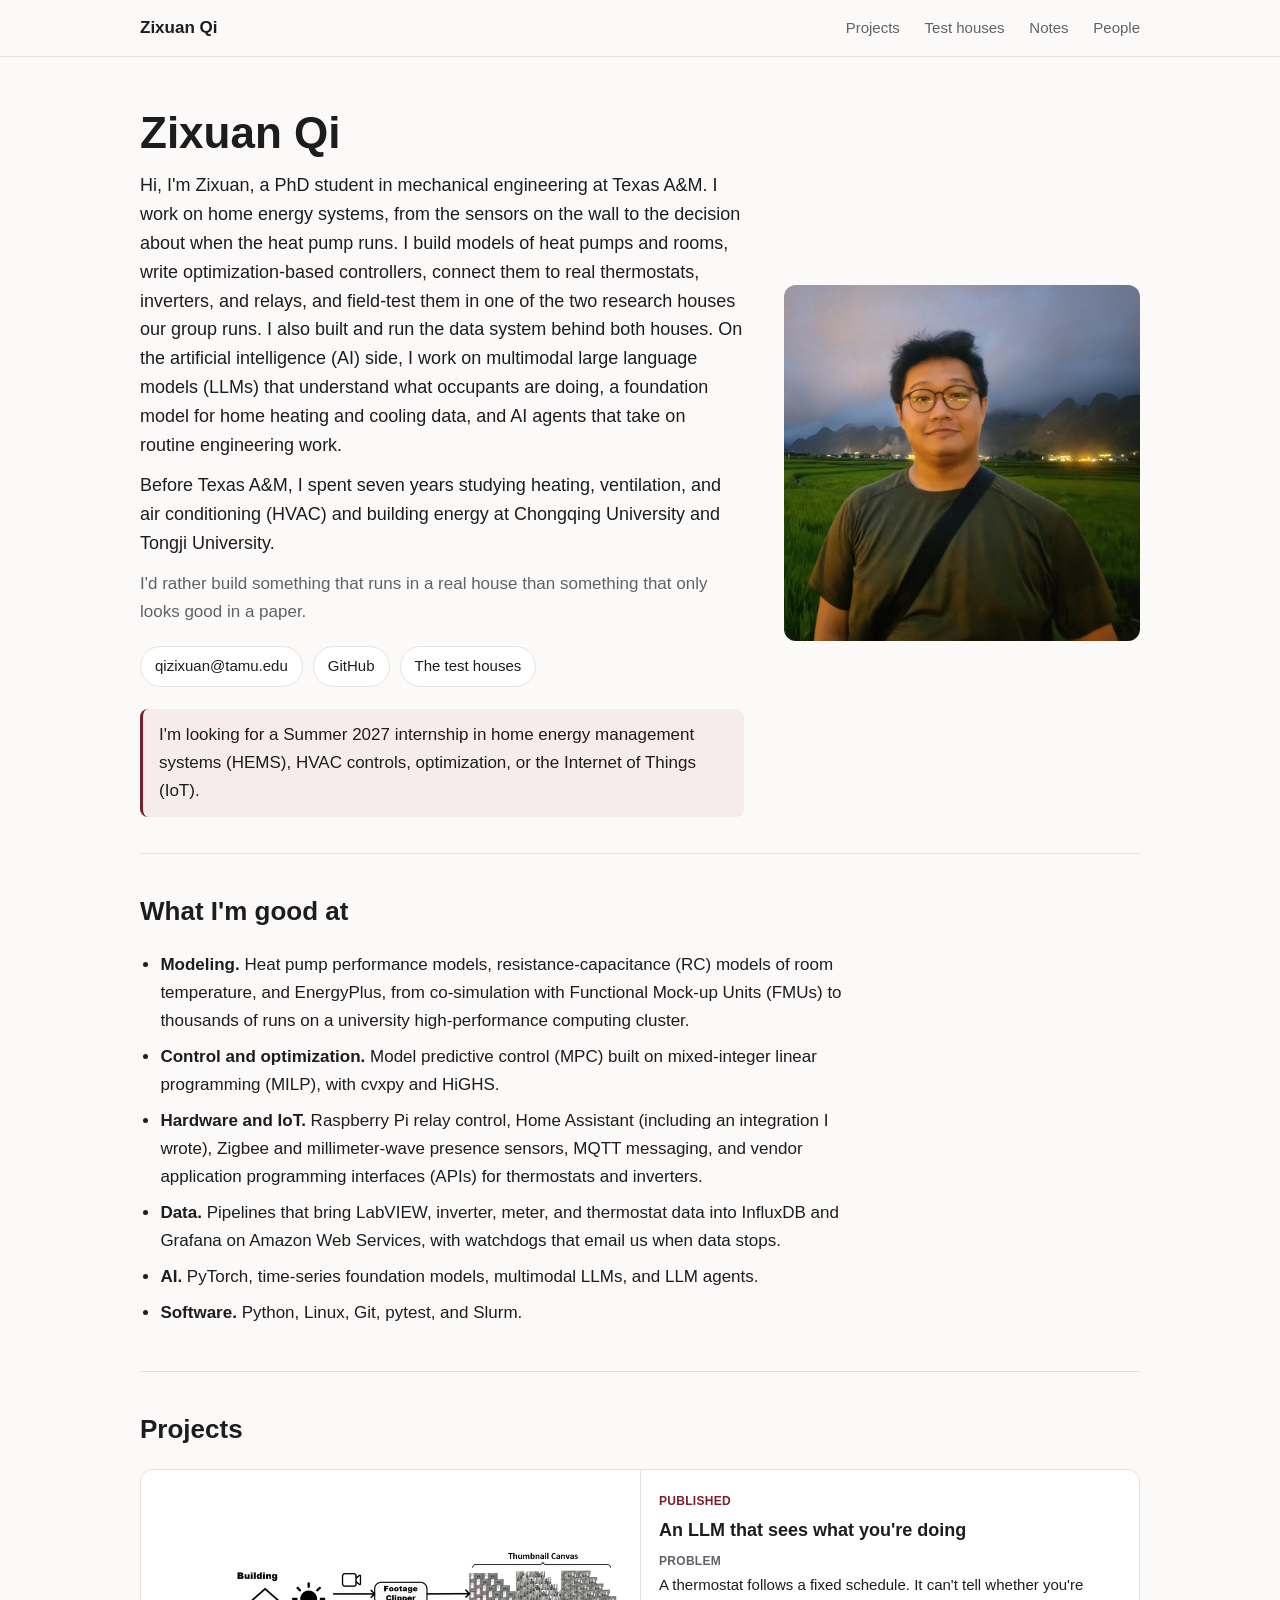
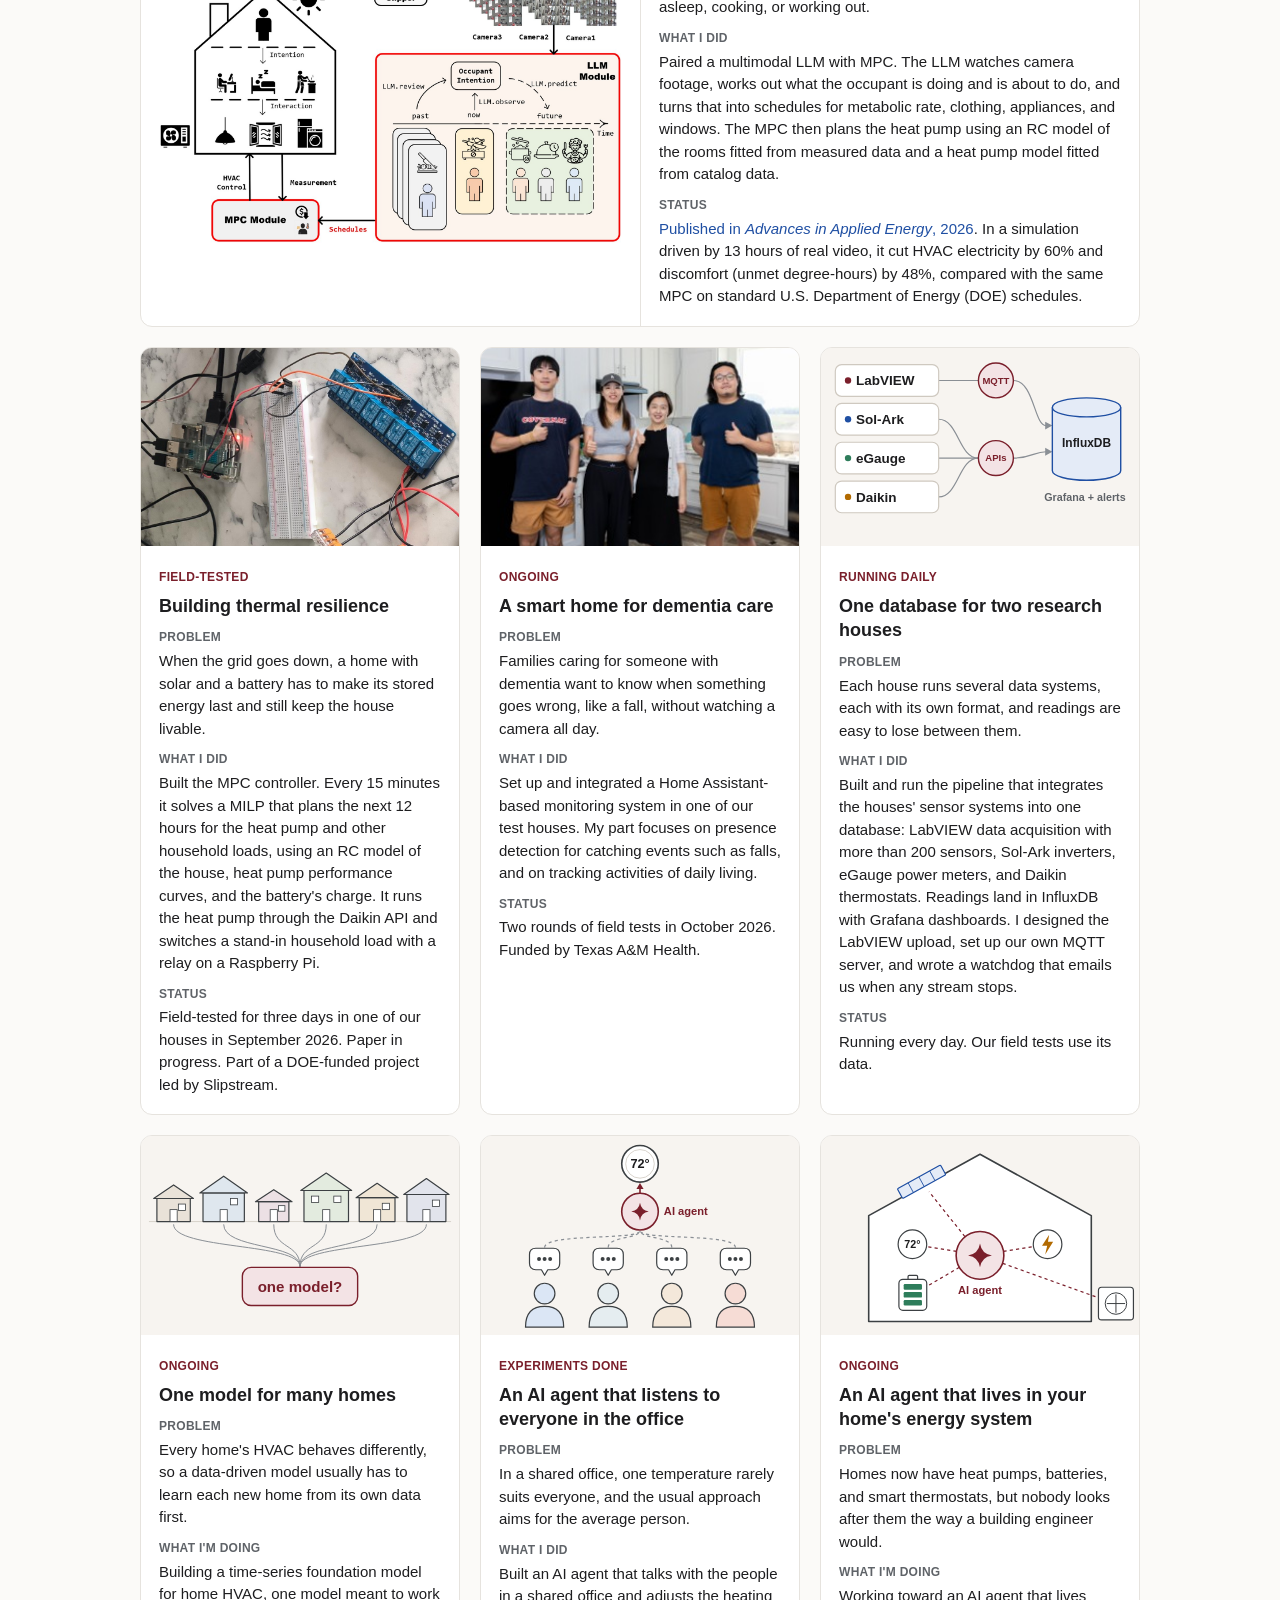
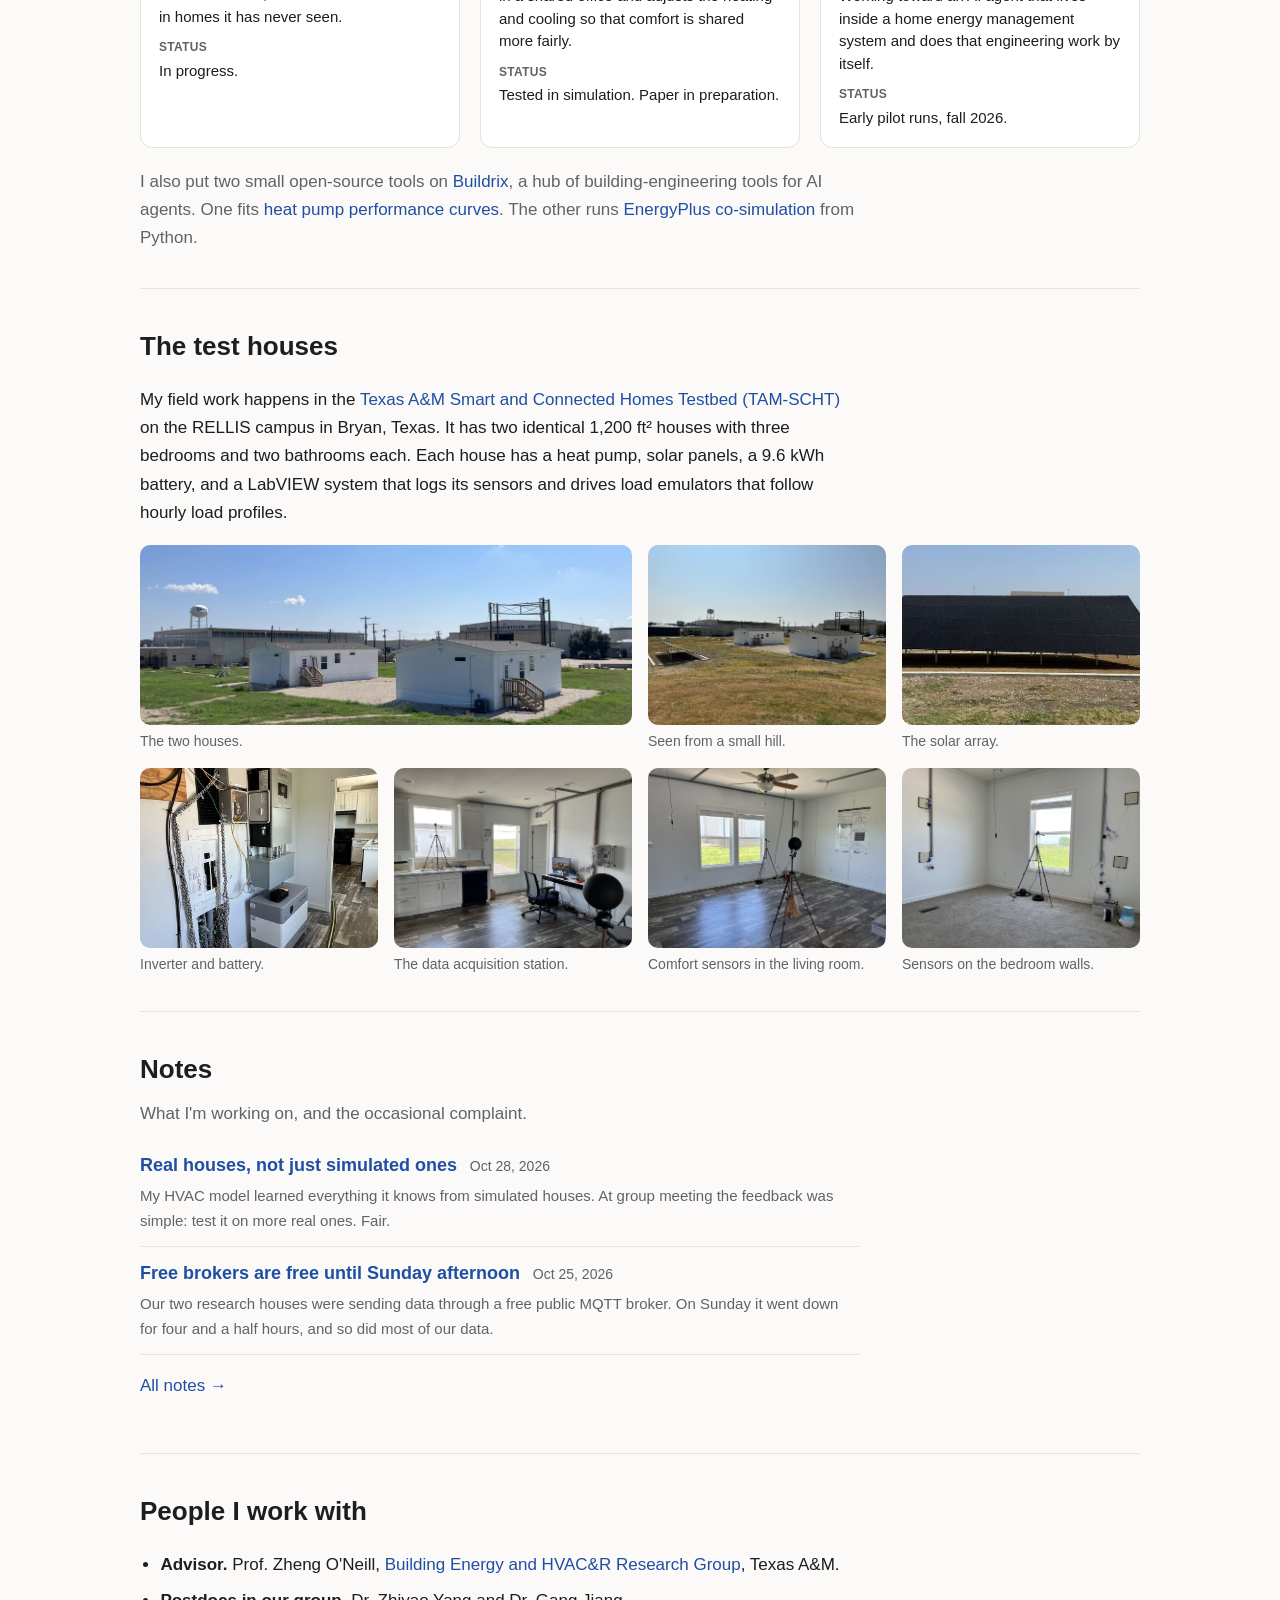
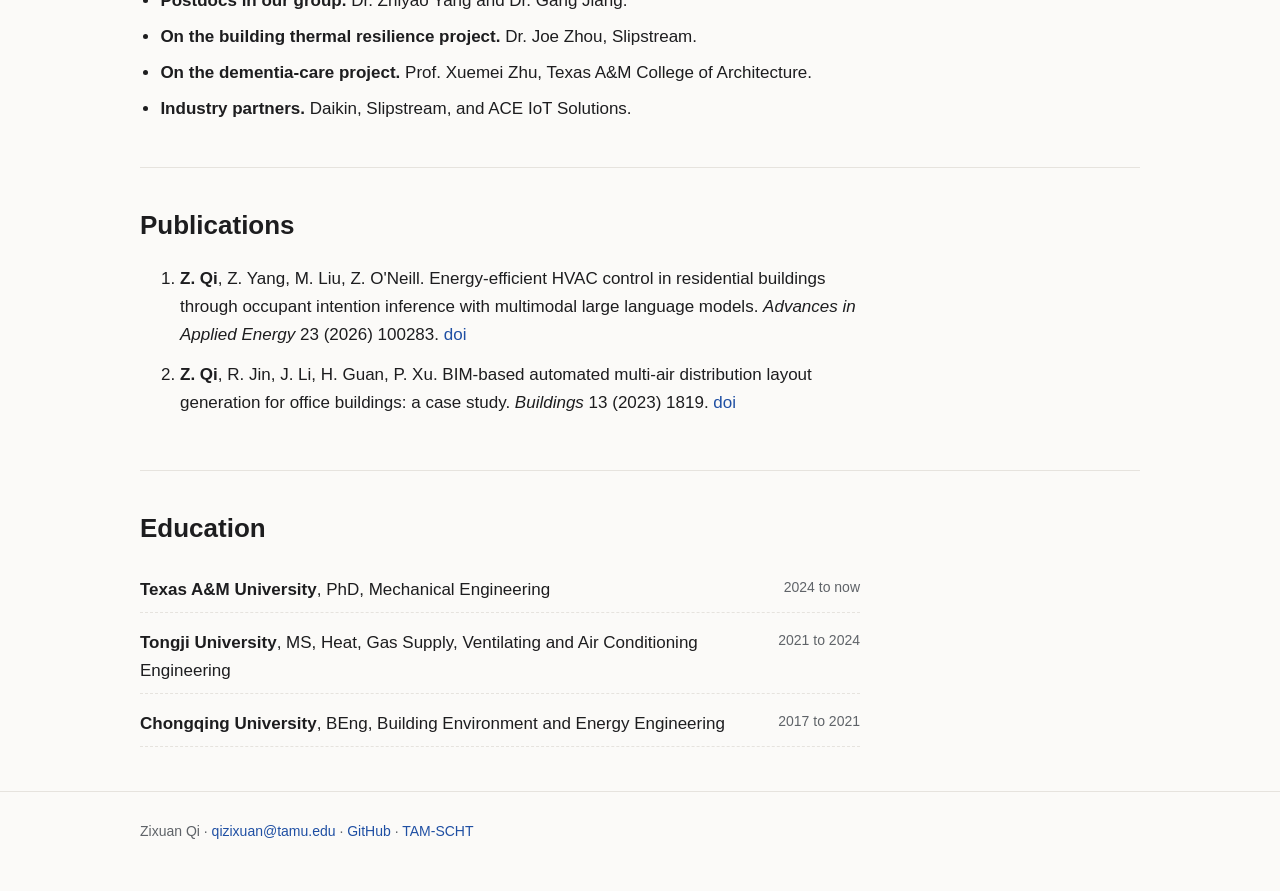
==== commit faf9951d: "Rename the outage project to building thermal resilience; list industry partners Co-Authored-By: Cla" ====
--- a/index.html
+++ b/index.html
@@ -70,7 +70,7 @@
         <img src="assets/img/racer-pi.jpg" alt="Raspberry Pi wired through a breadboard to an eight-channel relay board" loading="lazy" width="1020" height="638">
         <div class="body">
           <span class="tag">Field-tested</span>
-          <h3>Getting through a blackout</h3>
+          <h3>Building thermal resilience</h3>
           <dl class="glance">
             <dt>Problem</dt><dd>When the grid goes down, a home with solar and a battery has to make its stored energy last and still keep the house livable.</dd>
             <dt>What I did</dt><dd>Built the MPC controller. Every 15 minutes it solves a MILP that plans the next 12 hours for the heat pump and other household loads, using an RC model of the house, heat pump performance curves, and the battery's charge. It runs the heat pump through the Daikin API and switches a stand-in household load with a relay on a Raspberry Pi.</dd>
@@ -173,8 +173,9 @@
     <ul class="people">
       <li><strong>Advisor.</strong> Prof. Zheng O'Neill, <a href="https://hvac.engr.tamu.edu/">Building Energy and HVAC&amp;R Research Group</a>, Texas A&amp;M.</li>
       <li><strong>Postdocs in our group.</strong> Dr. Zhiyao Yang and Dr. Gang Jiang.</li>
-      <li><strong>On the blackout project.</strong> Joe Zhou, Slipstream.</li>
+      <li><strong>On the building thermal resilience project.</strong> Dr. Joe Zhou, Slipstream.</li>
       <li><strong>On the dementia-care project.</strong> Prof. Xuemei Zhu, Texas A&amp;M College of Architecture.</li>
+      <li><strong>Industry partners.</strong> Daikin, Slipstream, and ACE IoT Solutions.</li>
     </ul>
   </section>
 
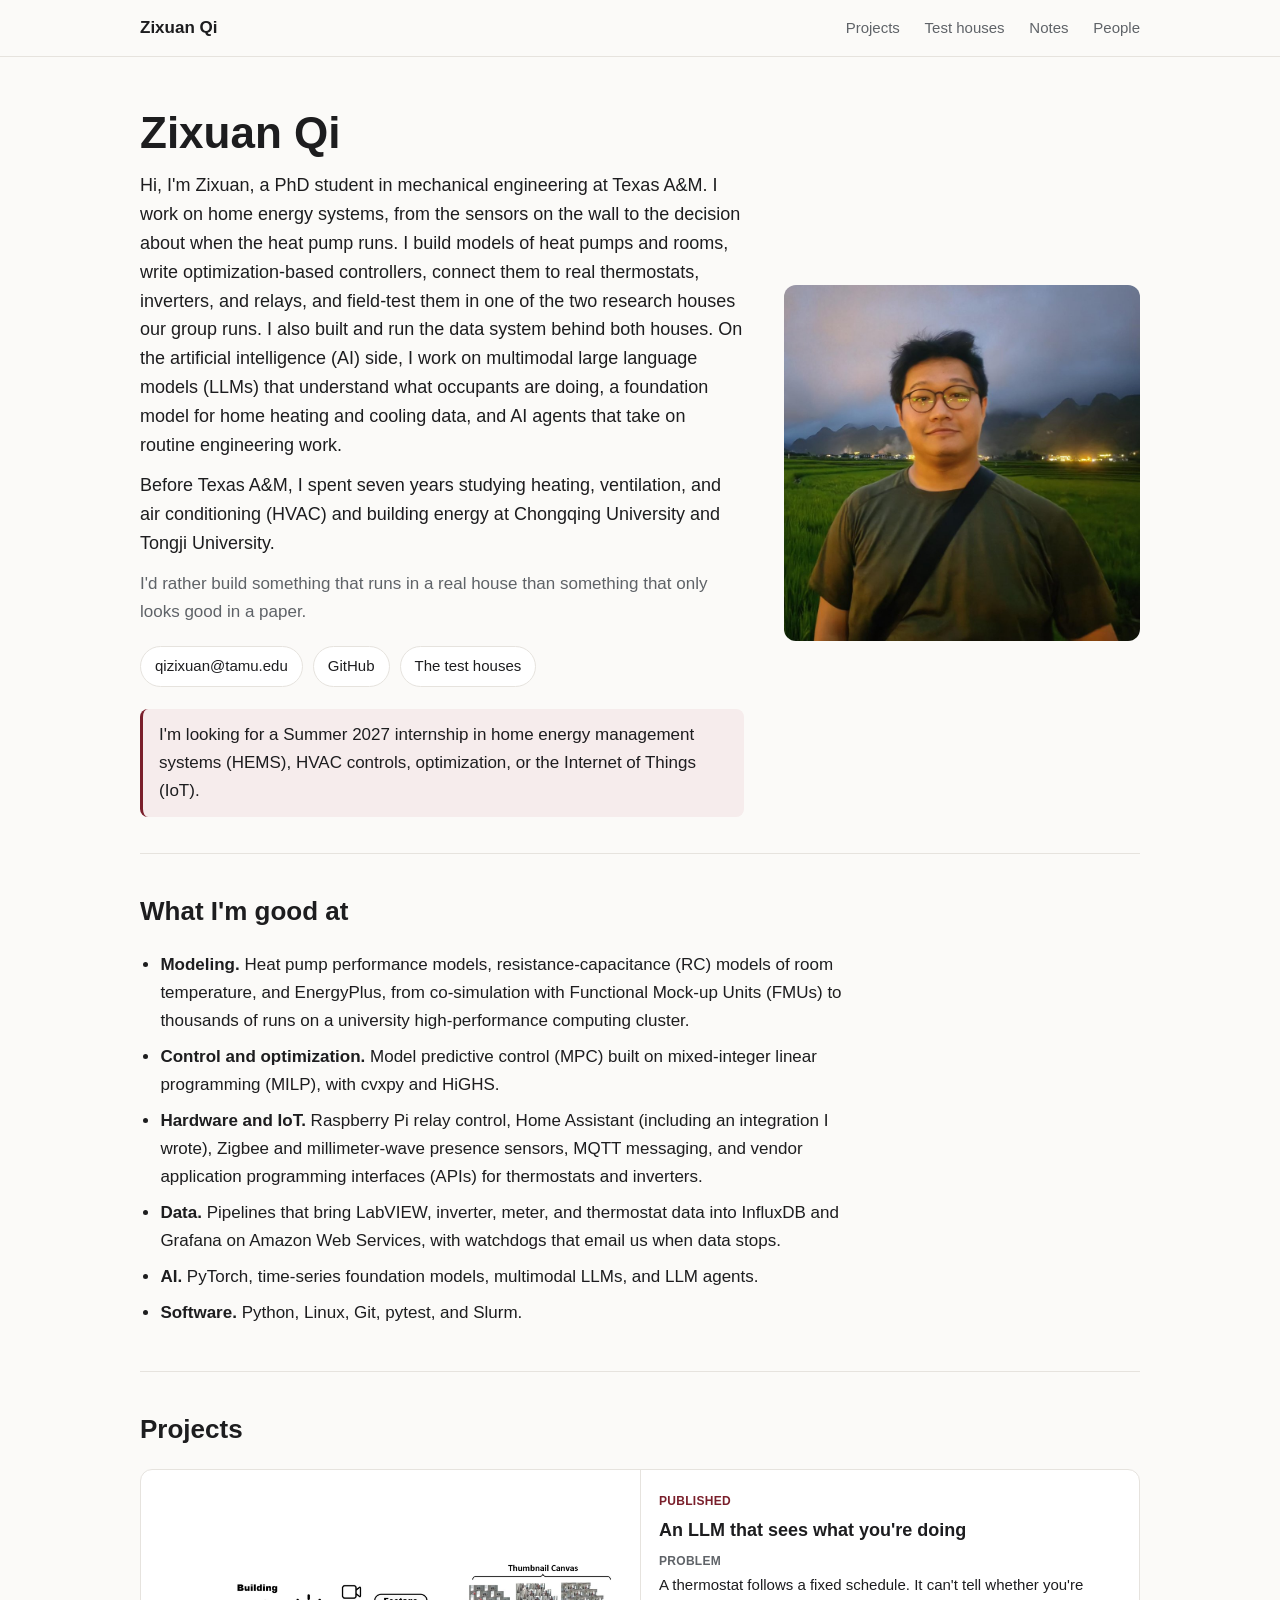
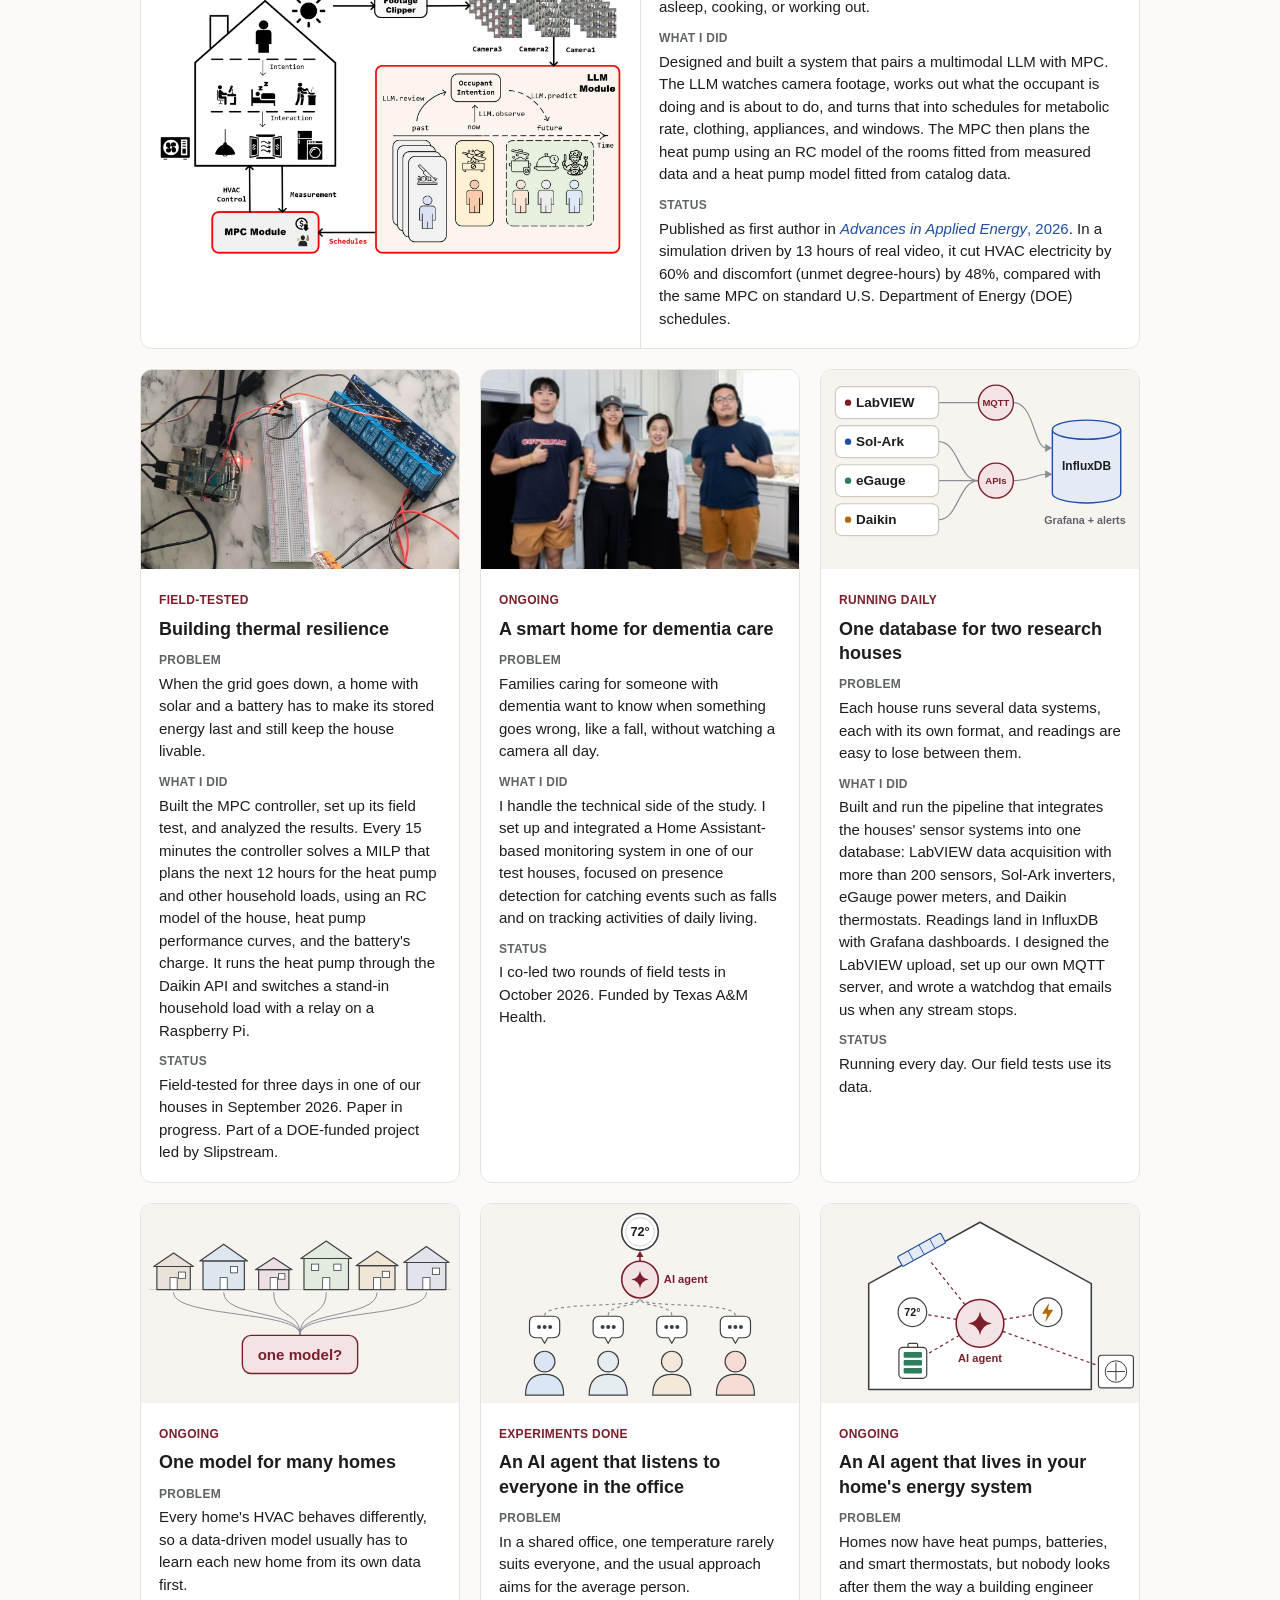
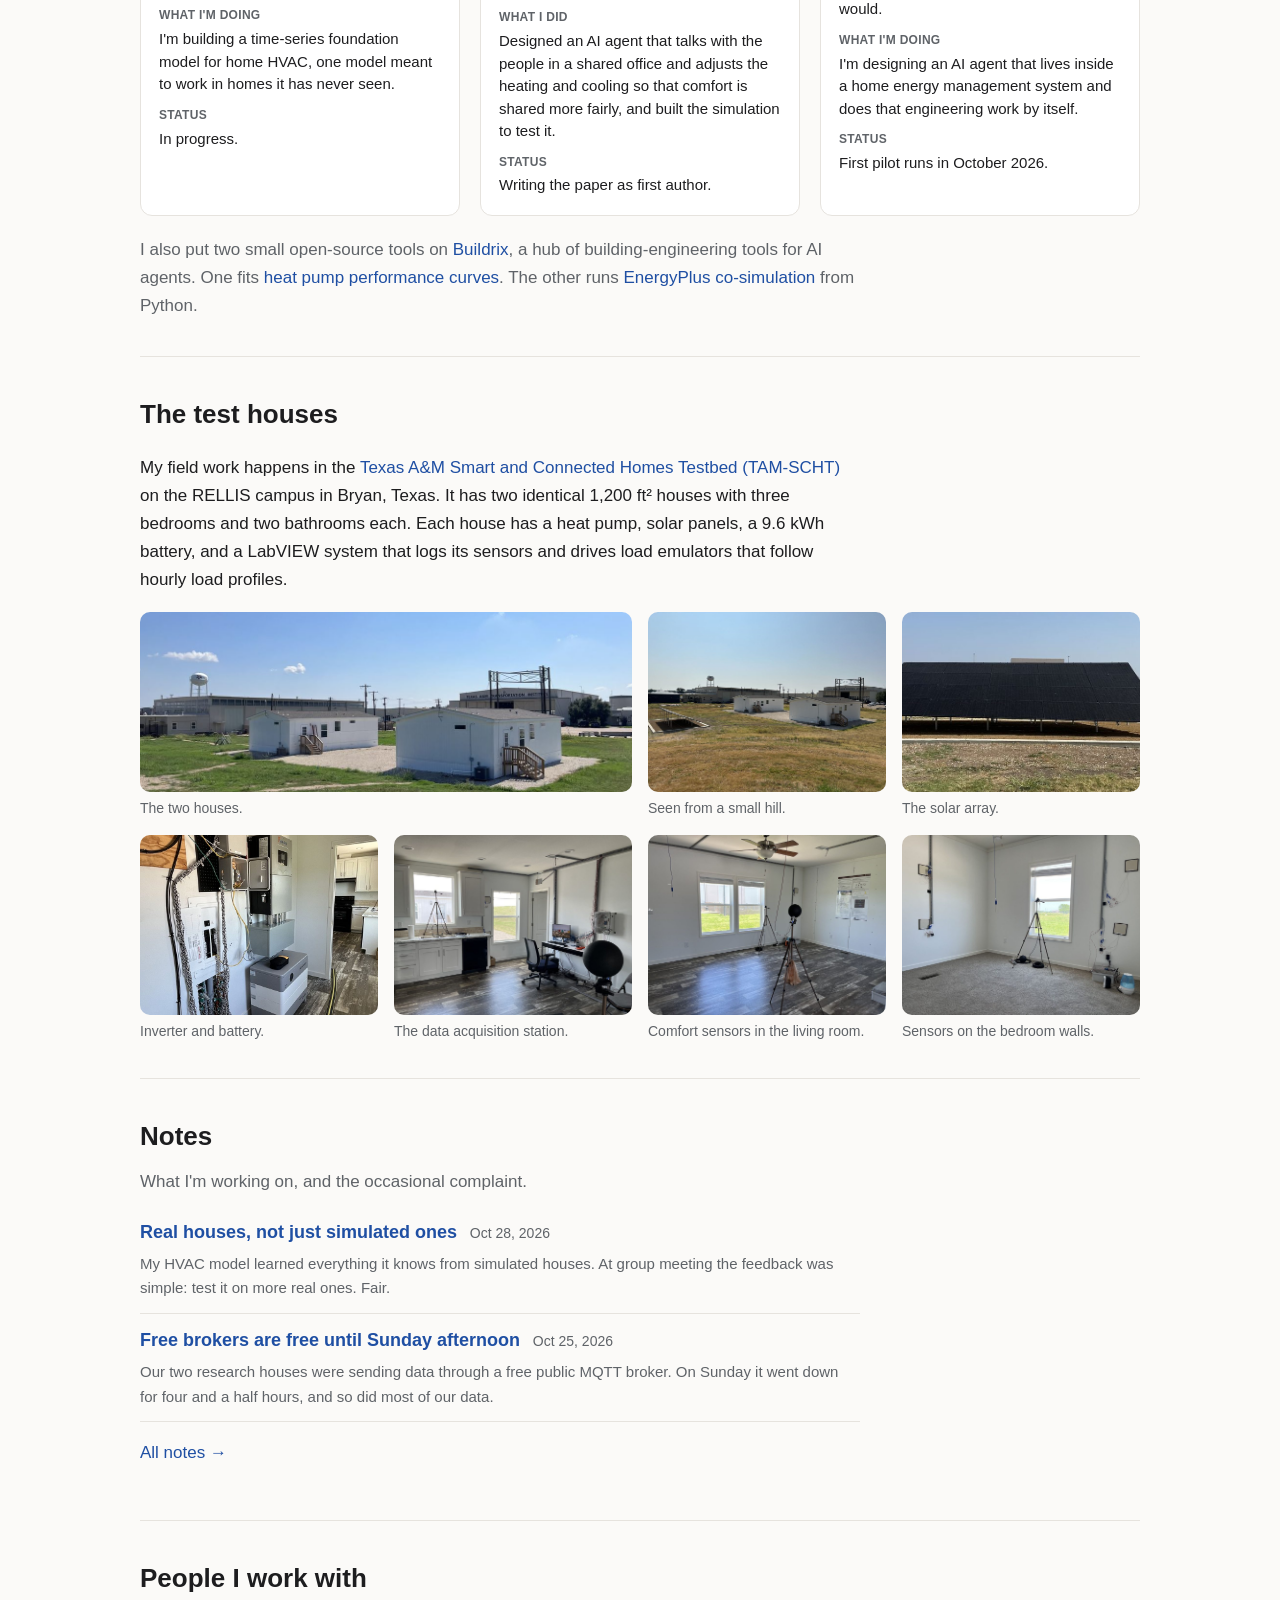
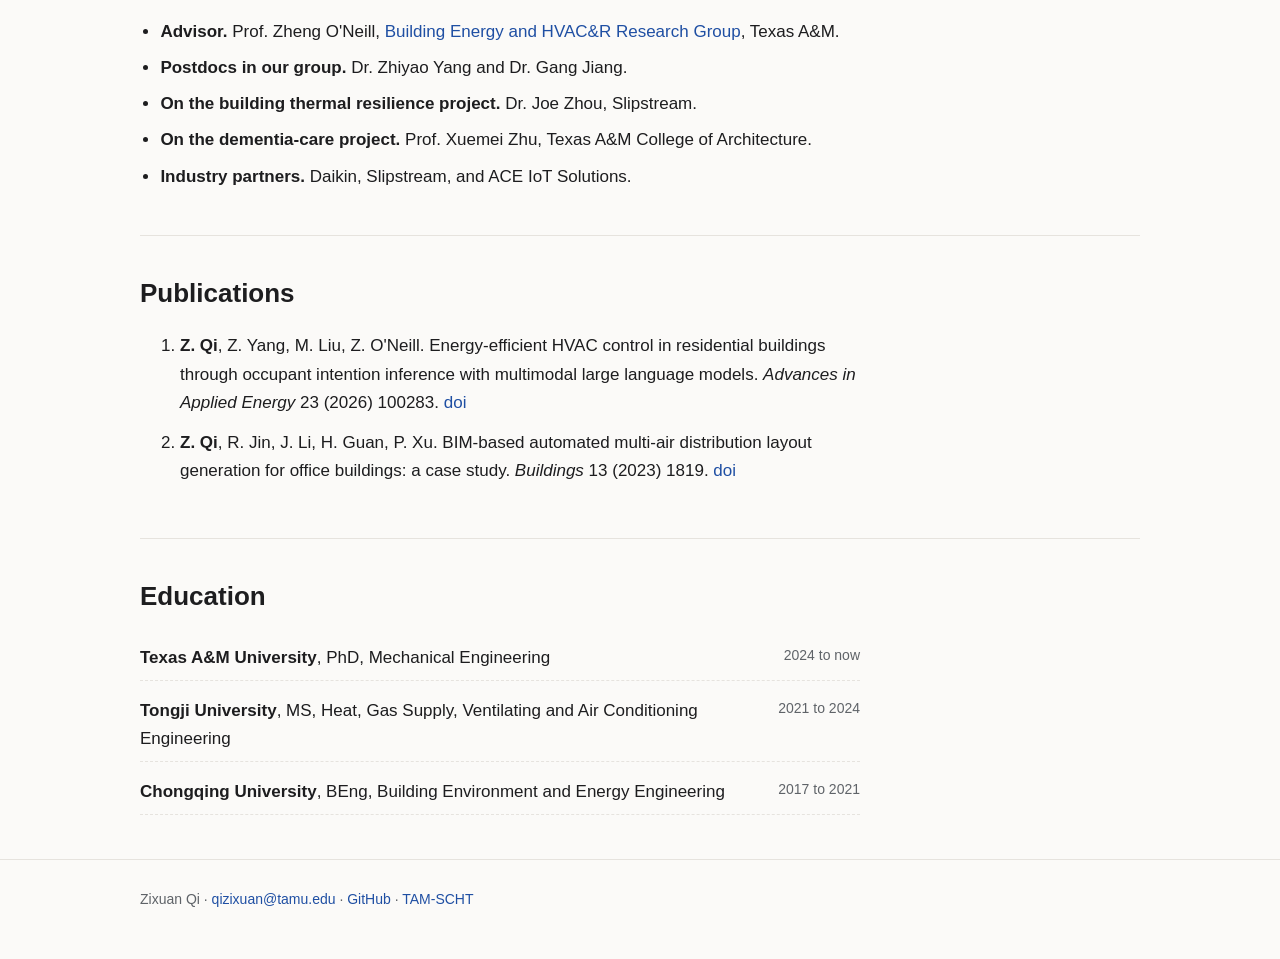
==== commit c931c25f: "Let the project cards show the author's role through the verbs Co-Authored-By: Claude Opus 5.5 <nore" ====
--- a/index.html
+++ b/index.html
@@ -61,8 +61,8 @@
           <h3>An LLM that sees what you're doing</h3>
           <dl class="glance">
             <dt>Problem</dt><dd>A thermostat follows a fixed schedule. It can't tell whether you're asleep, cooking, or working out.</dd>
-            <dt>What I did</dt><dd>Paired a multimodal LLM with MPC. The LLM watches camera footage, works out what the occupant is doing and is about to do, and turns that into schedules for metabolic rate, clothing, appliances, and windows. The MPC then plans the heat pump using an RC model of the rooms fitted from measured data and a heat pump model fitted from catalog data.</dd>
-            <dt>Status</dt><dd><a href="https://doi.org/10.1016/j.adapen.2026.100283">Published in <em>Advances in Applied Energy</em>, 2026</a>. In a simulation driven by 13 hours of real video, it cut HVAC electricity by 60% and discomfort (unmet degree-hours) by 48%, compared with the same MPC on standard U.S. Department of Energy (DOE) schedules.</dd>
+            <dt>What I did</dt><dd>Designed and built a system that pairs a multimodal LLM with MPC. The LLM watches camera footage, works out what the occupant is doing and is about to do, and turns that into schedules for metabolic rate, clothing, appliances, and windows. The MPC then plans the heat pump using an RC model of the rooms fitted from measured data and a heat pump model fitted from catalog data.</dd>
+            <dt>Status</dt><dd>Published as first author in <a href="https://doi.org/10.1016/j.adapen.2026.100283"><em>Advances in Applied Energy</em>, 2026</a>. In a simulation driven by 13 hours of real video, it cut HVAC electricity by 60% and discomfort (unmet degree-hours) by 48%, compared with the same MPC on standard U.S. Department of Energy (DOE) schedules.</dd>
           </dl>
         </div>
       </article>
@@ -73,7 +73,7 @@
           <h3>Building thermal resilience</h3>
           <dl class="glance">
             <dt>Problem</dt><dd>When the grid goes down, a home with solar and a battery has to make its stored energy last and still keep the house livable.</dd>
-            <dt>What I did</dt><dd>Built the MPC controller. Every 15 minutes it solves a MILP that plans the next 12 hours for the heat pump and other household loads, using an RC model of the house, heat pump performance curves, and the battery's charge. It runs the heat pump through the Daikin API and switches a stand-in household load with a relay on a Raspberry Pi.</dd>
+            <dt>What I did</dt><dd>Built the MPC controller, set up its field test, and analyzed the results. Every 15 minutes the controller solves a MILP that plans the next 12 hours for the heat pump and other household loads, using an RC model of the house, heat pump performance curves, and the battery's charge. It runs the heat pump through the Daikin API and switches a stand-in household load with a relay on a Raspberry Pi.</dd>
             <dt>Status</dt><dd>Field-tested for three days in one of our houses in September 2026. Paper in progress. Part of a DOE-funded project led by Slipstream.</dd>
           </dl>
         </div>
@@ -85,8 +85,8 @@
           <h3>A smart home for dementia care</h3>
           <dl class="glance">
             <dt>Problem</dt><dd>Families caring for someone with dementia want to know when something goes wrong, like a fall, without watching a camera all day.</dd>
-            <dt>What I did</dt><dd>Set up and integrated a Home Assistant-based monitoring system in one of our test houses. My part focuses on presence detection for catching events such as falls, and on tracking activities of daily living.</dd>
-            <dt>Status</dt><dd>Two rounds of field tests in October 2026. Funded by Texas A&amp;M Health.</dd>
+            <dt>What I did</dt><dd>I handle the technical side of the study. I set up and integrated a Home Assistant-based monitoring system in one of our test houses, focused on presence detection for catching events such as falls and on tracking activities of daily living.</dd>
+            <dt>Status</dt><dd>I co-led two rounds of field tests in October 2026. Funded by Texas A&amp;M Health.</dd>
           </dl>
         </div>
       </article>
@@ -109,7 +109,7 @@
           <h3>One model for many homes</h3>
           <dl class="glance">
             <dt>Problem</dt><dd>Every home's HVAC behaves differently, so a data-driven model usually has to learn each new home from its own data first.</dd>
-            <dt>What I'm doing</dt><dd>Building a time-series foundation model for home HVAC, one model meant to work in homes it has never seen.</dd>
+            <dt>What I'm doing</dt><dd>I'm building a time-series foundation model for home HVAC, one model meant to work in homes it has never seen.</dd>
             <dt>Status</dt><dd>In progress.</dd>
           </dl>
         </div>
@@ -121,8 +121,8 @@
           <h3>An AI agent that listens to everyone in the office</h3>
           <dl class="glance">
             <dt>Problem</dt><dd>In a shared office, one temperature rarely suits everyone, and the usual approach aims for the average person.</dd>
-            <dt>What I did</dt><dd>Built an AI agent that talks with the people in a shared office and adjusts the heating and cooling so that comfort is shared more fairly.</dd>
-            <dt>Status</dt><dd>Tested in simulation. Paper in preparation.</dd>
+            <dt>What I did</dt><dd>Designed an AI agent that talks with the people in a shared office and adjusts the heating and cooling so that comfort is shared more fairly, and built the simulation to test it.</dd>
+            <dt>Status</dt><dd>Writing the paper as first author.</dd>
           </dl>
         </div>
       </article>
@@ -133,8 +133,8 @@
           <h3>An AI agent that lives in your home's energy system</h3>
           <dl class="glance">
             <dt>Problem</dt><dd>Homes now have heat pumps, batteries, and smart thermostats, but nobody looks after them the way a building engineer would.</dd>
-            <dt>What I'm doing</dt><dd>Working toward an AI agent that lives inside a home energy management system and does that engineering work by itself.</dd>
-            <dt>Status</dt><dd>Early pilot runs, fall 2026.</dd>
+            <dt>What I'm doing</dt><dd>I'm designing an AI agent that lives inside a home energy management system and does that engineering work by itself.</dd>
+            <dt>Status</dt><dd>First pilot runs in October 2026.</dd>
           </dl>
         </div>
       </article>
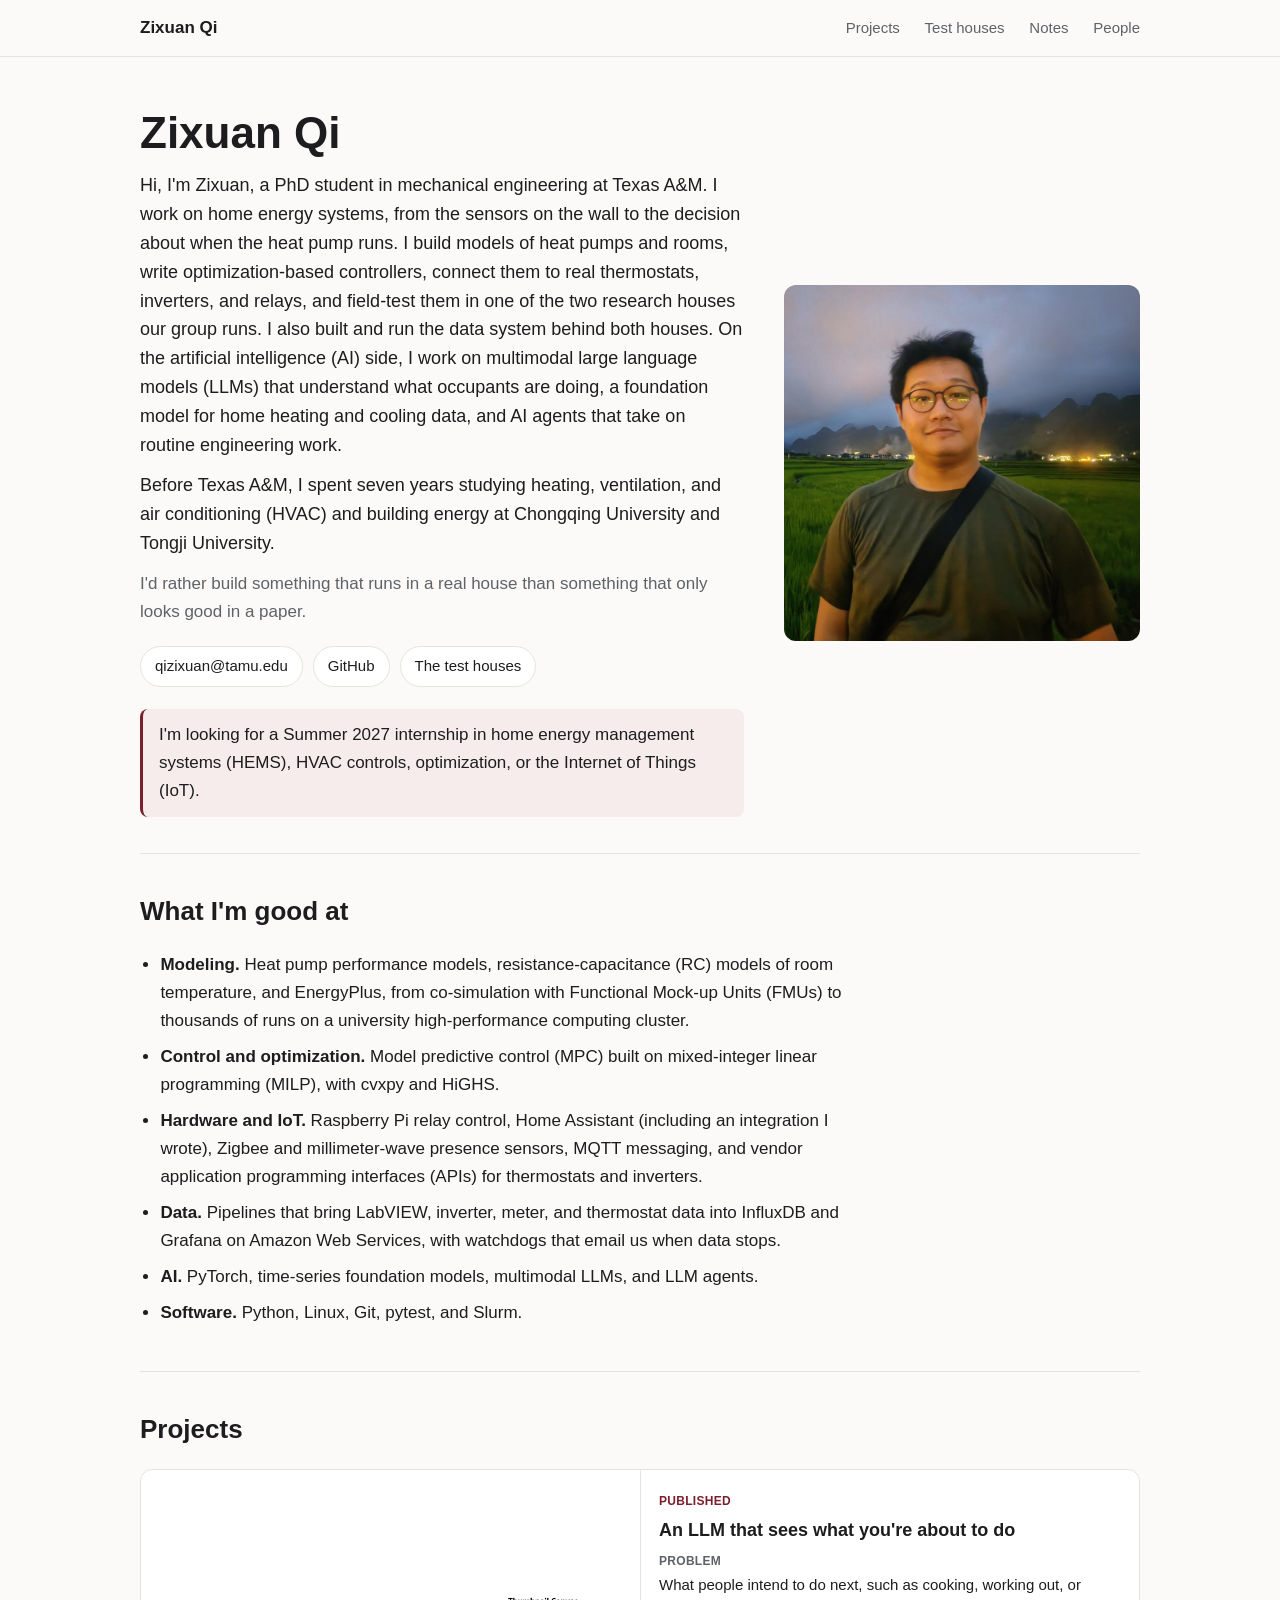
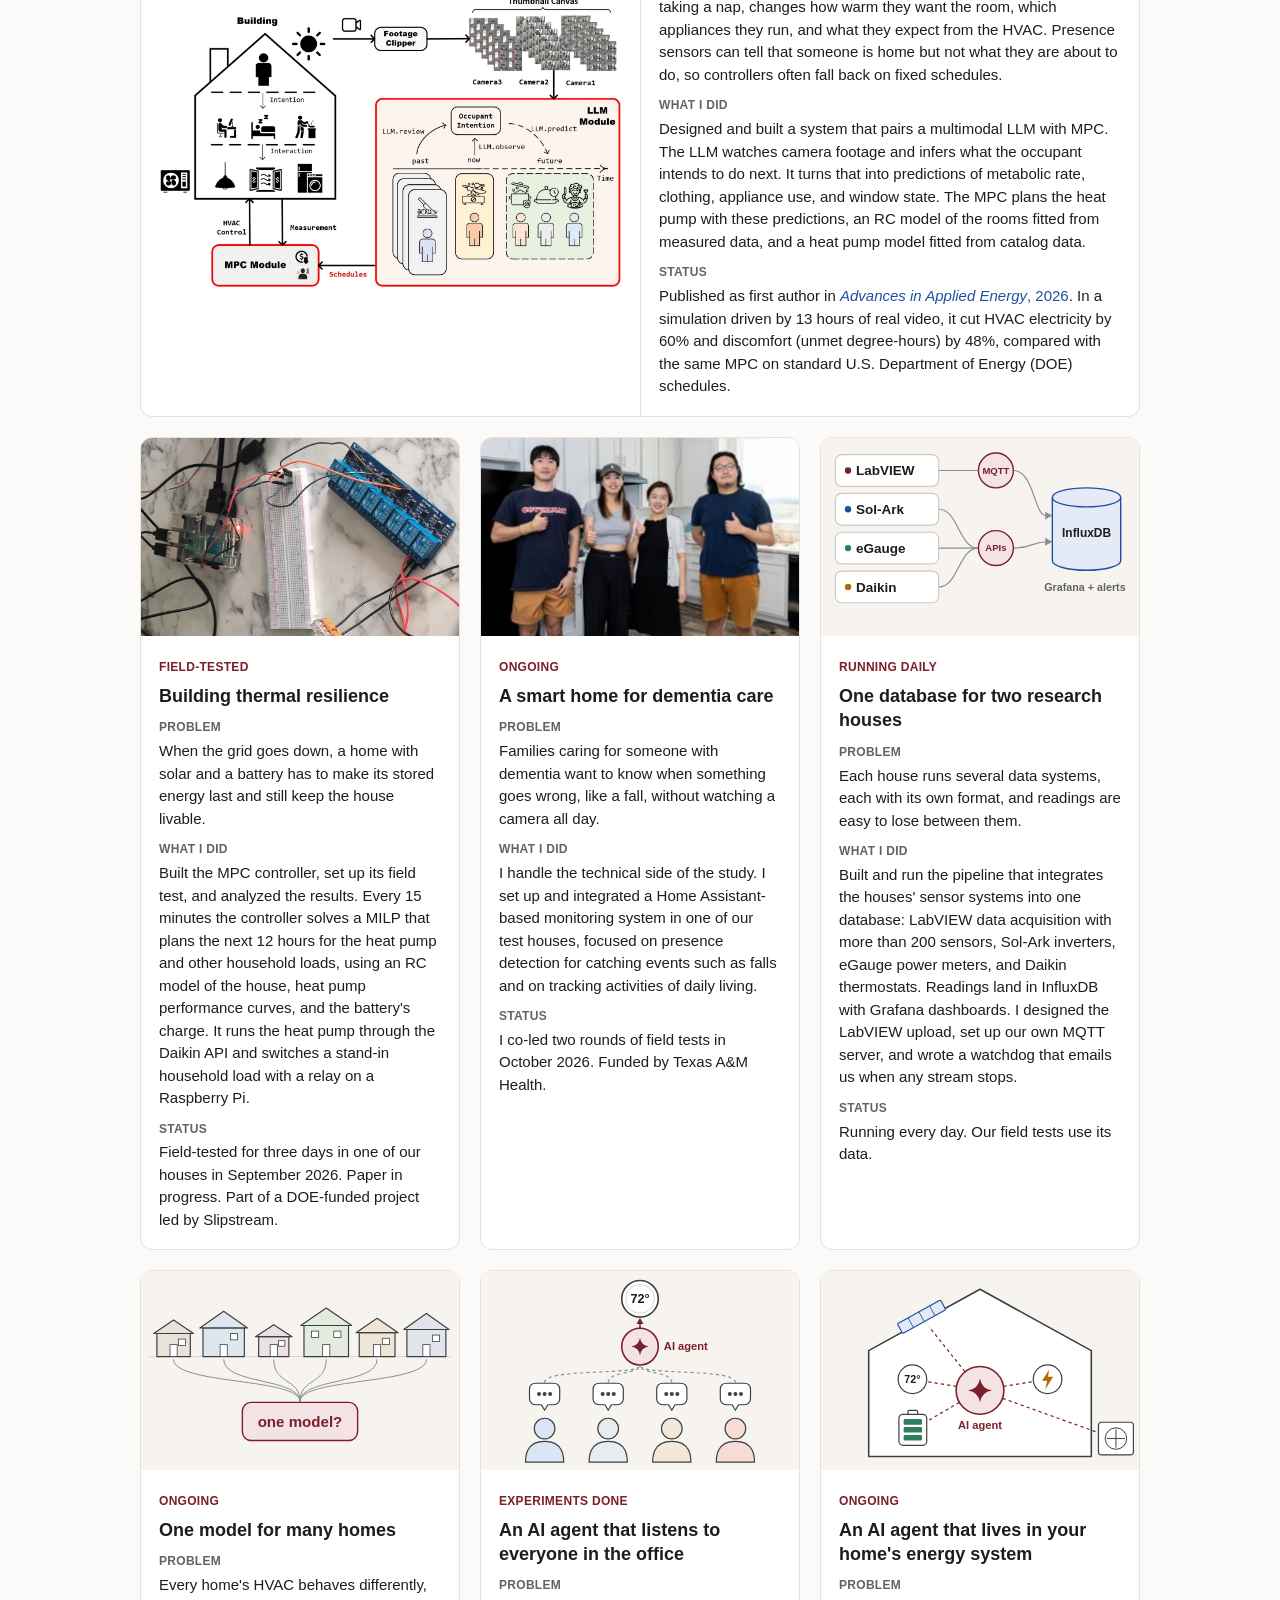
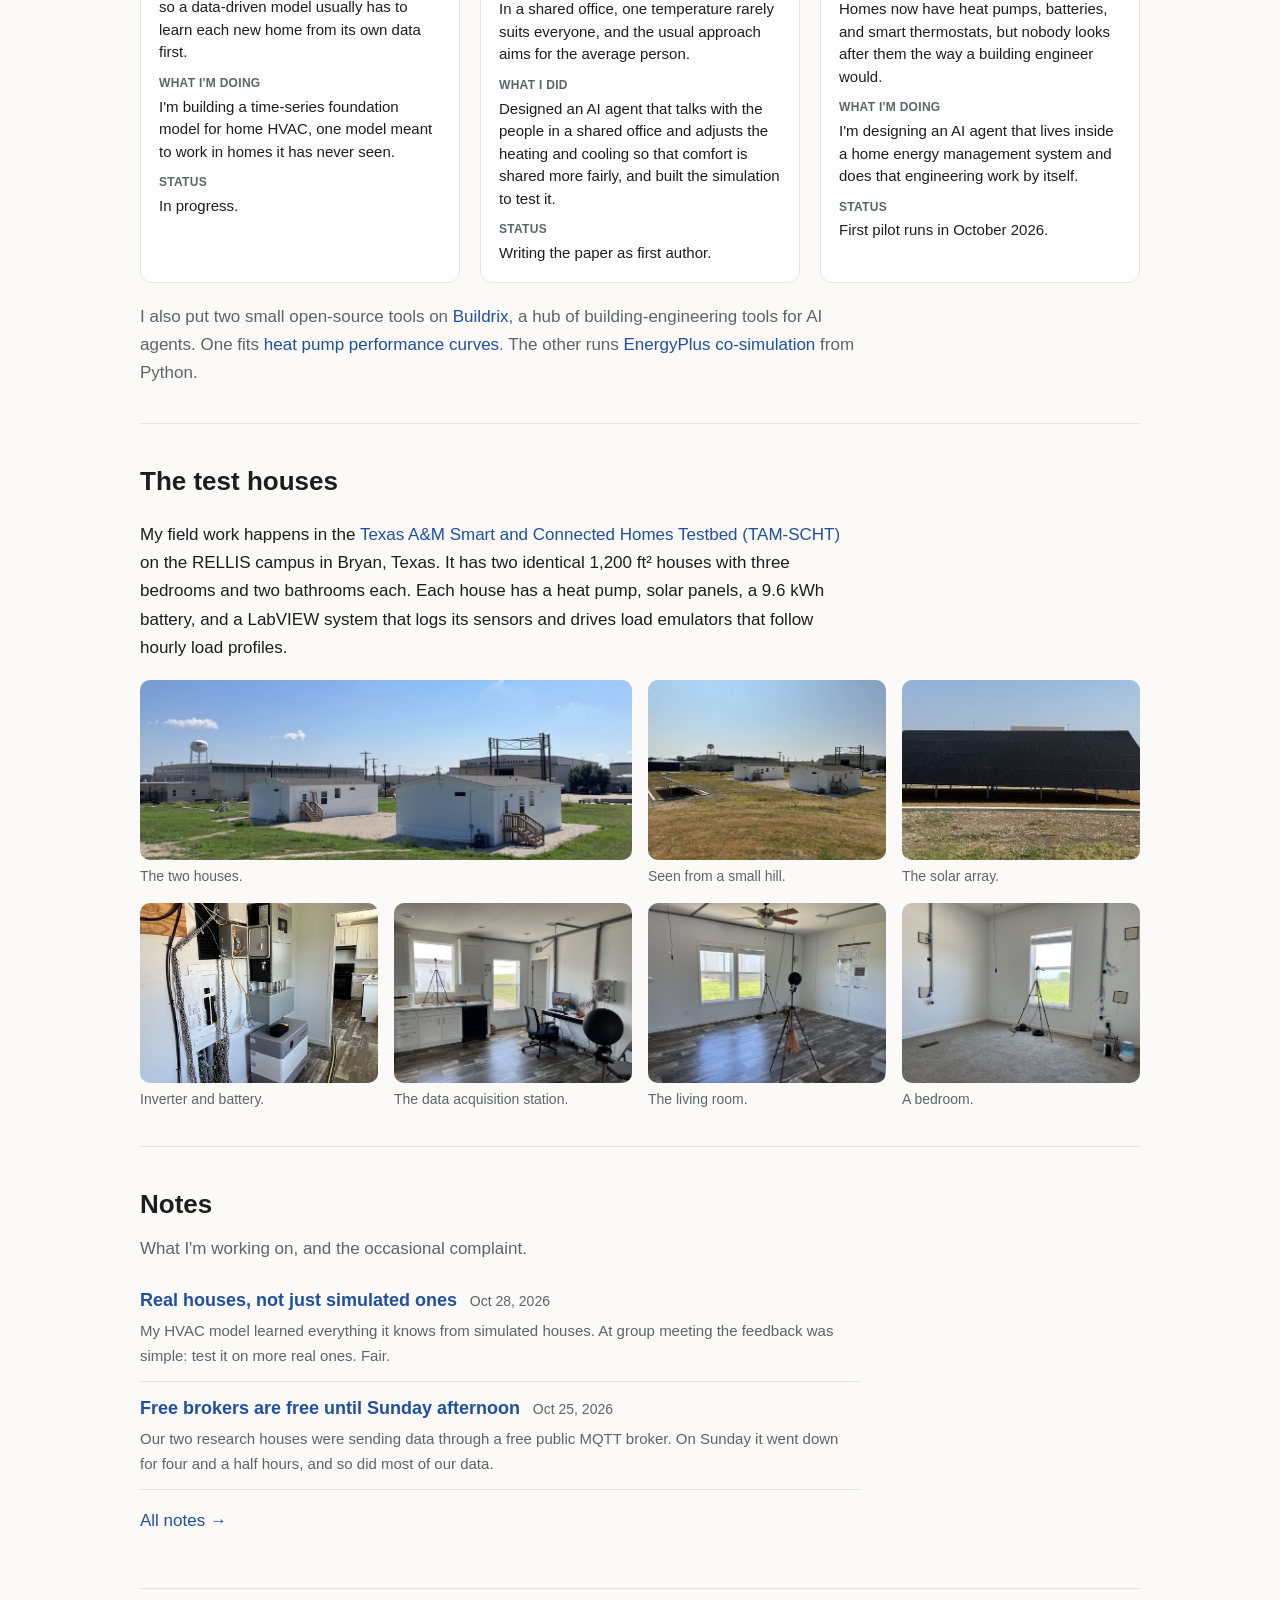
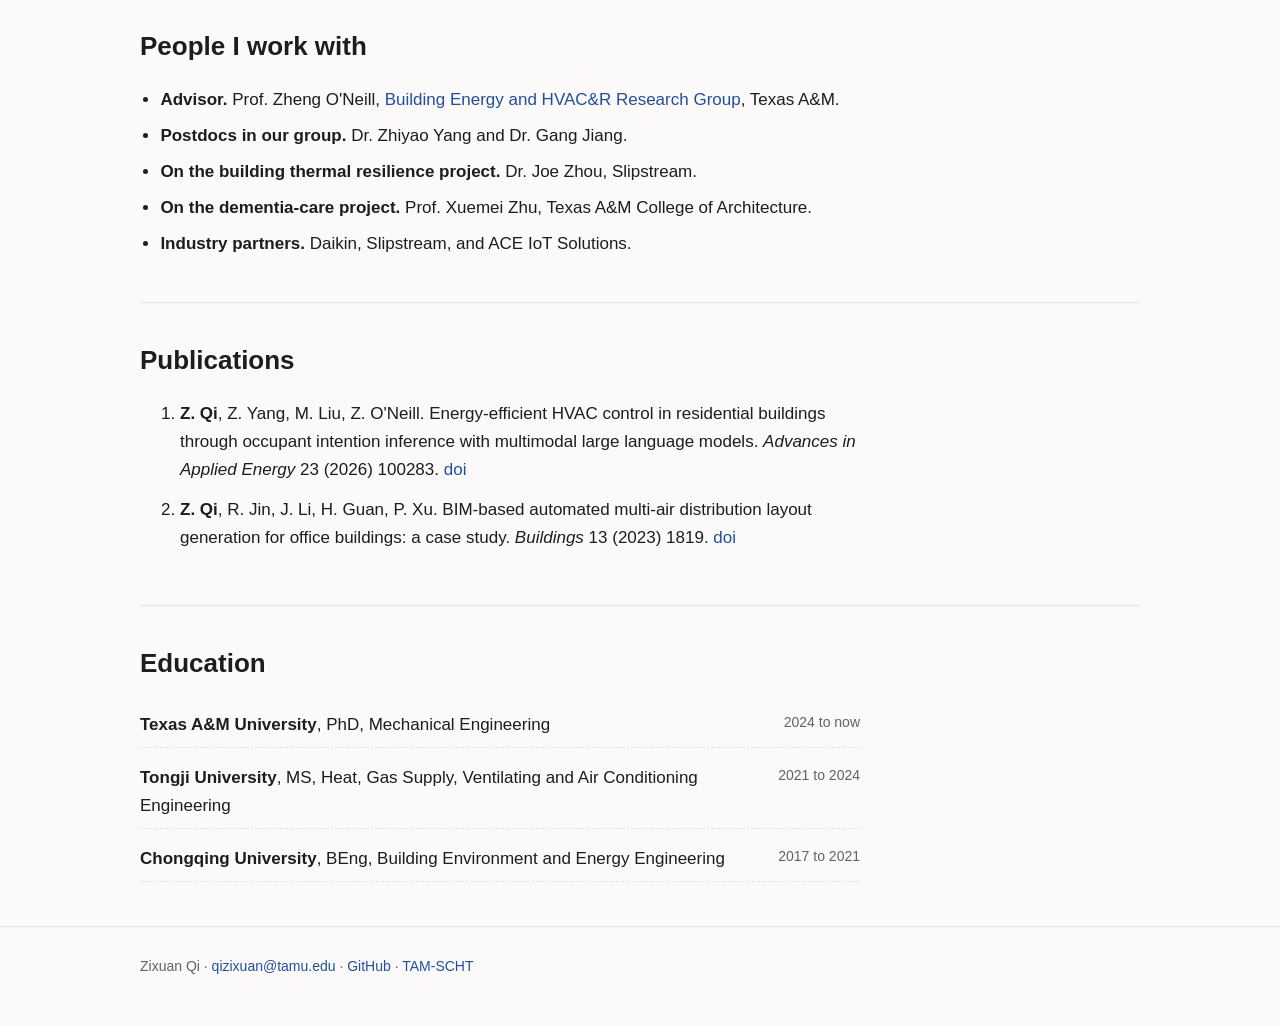
==== commit 2c11e980: "Frame LLM-Occ around occupant intention; trim photo captions Co-Authored-By: Claude Opus 5.5 <norepl" ====
--- a/index.html
+++ b/index.html
@@ -58,10 +58,10 @@
         <img class="fig" src="assets/img/llm-occ-overview.jpg" alt="Diagram from the paper: camera footage goes to an LLM module that infers occupant intention and sends schedules to an MPC module controlling the HVAC" loading="lazy" width="1600" height="1010">
         <div class="body">
           <span class="tag">Published</span>
-          <h3>An LLM that sees what you're doing</h3>
-          <dl class="glance">
-            <dt>Problem</dt><dd>A thermostat follows a fixed schedule. It can't tell whether you're asleep, cooking, or working out.</dd>
-            <dt>What I did</dt><dd>Designed and built a system that pairs a multimodal LLM with MPC. The LLM watches camera footage, works out what the occupant is doing and is about to do, and turns that into schedules for metabolic rate, clothing, appliances, and windows. The MPC then plans the heat pump using an RC model of the rooms fitted from measured data and a heat pump model fitted from catalog data.</dd>
+          <h3>An LLM that sees what you're about to do</h3>
+          <dl class="glance">
+            <dt>Problem</dt><dd>What people intend to do next, such as cooking, working out, or taking a nap, changes how warm they want the room, which appliances they run, and what they expect from the HVAC. Presence sensors can tell that someone is home but not what they are about to do, so controllers often fall back on fixed schedules.</dd>
+            <dt>What I did</dt><dd>Designed and built a system that pairs a multimodal LLM with MPC. The LLM watches camera footage and infers what the occupant intends to do next. It turns that into predictions of metabolic rate, clothing, appliance use, and window state. The MPC plans the heat pump with these predictions, an RC model of the rooms fitted from measured data, and a heat pump model fitted from catalog data.</dd>
             <dt>Status</dt><dd>Published as first author in <a href="https://doi.org/10.1016/j.adapen.2026.100283"><em>Advances in Applied Energy</em>, 2026</a>. In a simulation driven by 13 hours of real video, it cut HVAC electricity by 60% and discomfort (unmet degree-hours) by 48%, compared with the same MPC on standard U.S. Department of Energy (DOE) schedules.</dd>
           </dl>
         </div>
@@ -151,8 +151,8 @@
       <figure><img src="assets/img/pv-array.jpg" alt="Ground-mounted solar panels next to the test houses" loading="lazy" width="1000" height="407"><figcaption>The solar array.</figcaption></figure>
       <figure><img src="assets/img/mech-room.jpg" alt="Mechanical room of a test house with the inverter, battery, and wiring" loading="lazy" width="750" height="1000"><figcaption>Inverter and battery.</figcaption></figure>
       <figure><img src="assets/img/daq-desk.jpg" alt="Data-acquisition computer and sensor cabinet inside a test house" loading="lazy" width="1000" height="750"><figcaption>The data acquisition station.</figcaption></figure>
-      <figure><img src="assets/img/living-room.jpg" alt="Living room of a test house with comfort sensors on tripods" loading="lazy" width="1000" height="750"><figcaption>Comfort sensors in the living room.</figcaption></figure>
-      <figure><img src="assets/img/west-bedroom.jpg" alt="Bedroom of a test house with sensors on the walls" loading="lazy" width="1000" height="750"><figcaption>Sensors on the bedroom walls.</figcaption></figure>
+      <figure><img src="assets/img/living-room.jpg" alt="Living room of a test house" loading="lazy" width="1000" height="750"><figcaption>The living room.</figcaption></figure>
+      <figure><img src="assets/img/west-bedroom.jpg" alt="Bedroom of a test house" loading="lazy" width="1000" height="750"><figcaption>A bedroom.</figcaption></figure>
     </div>
   </section>
 
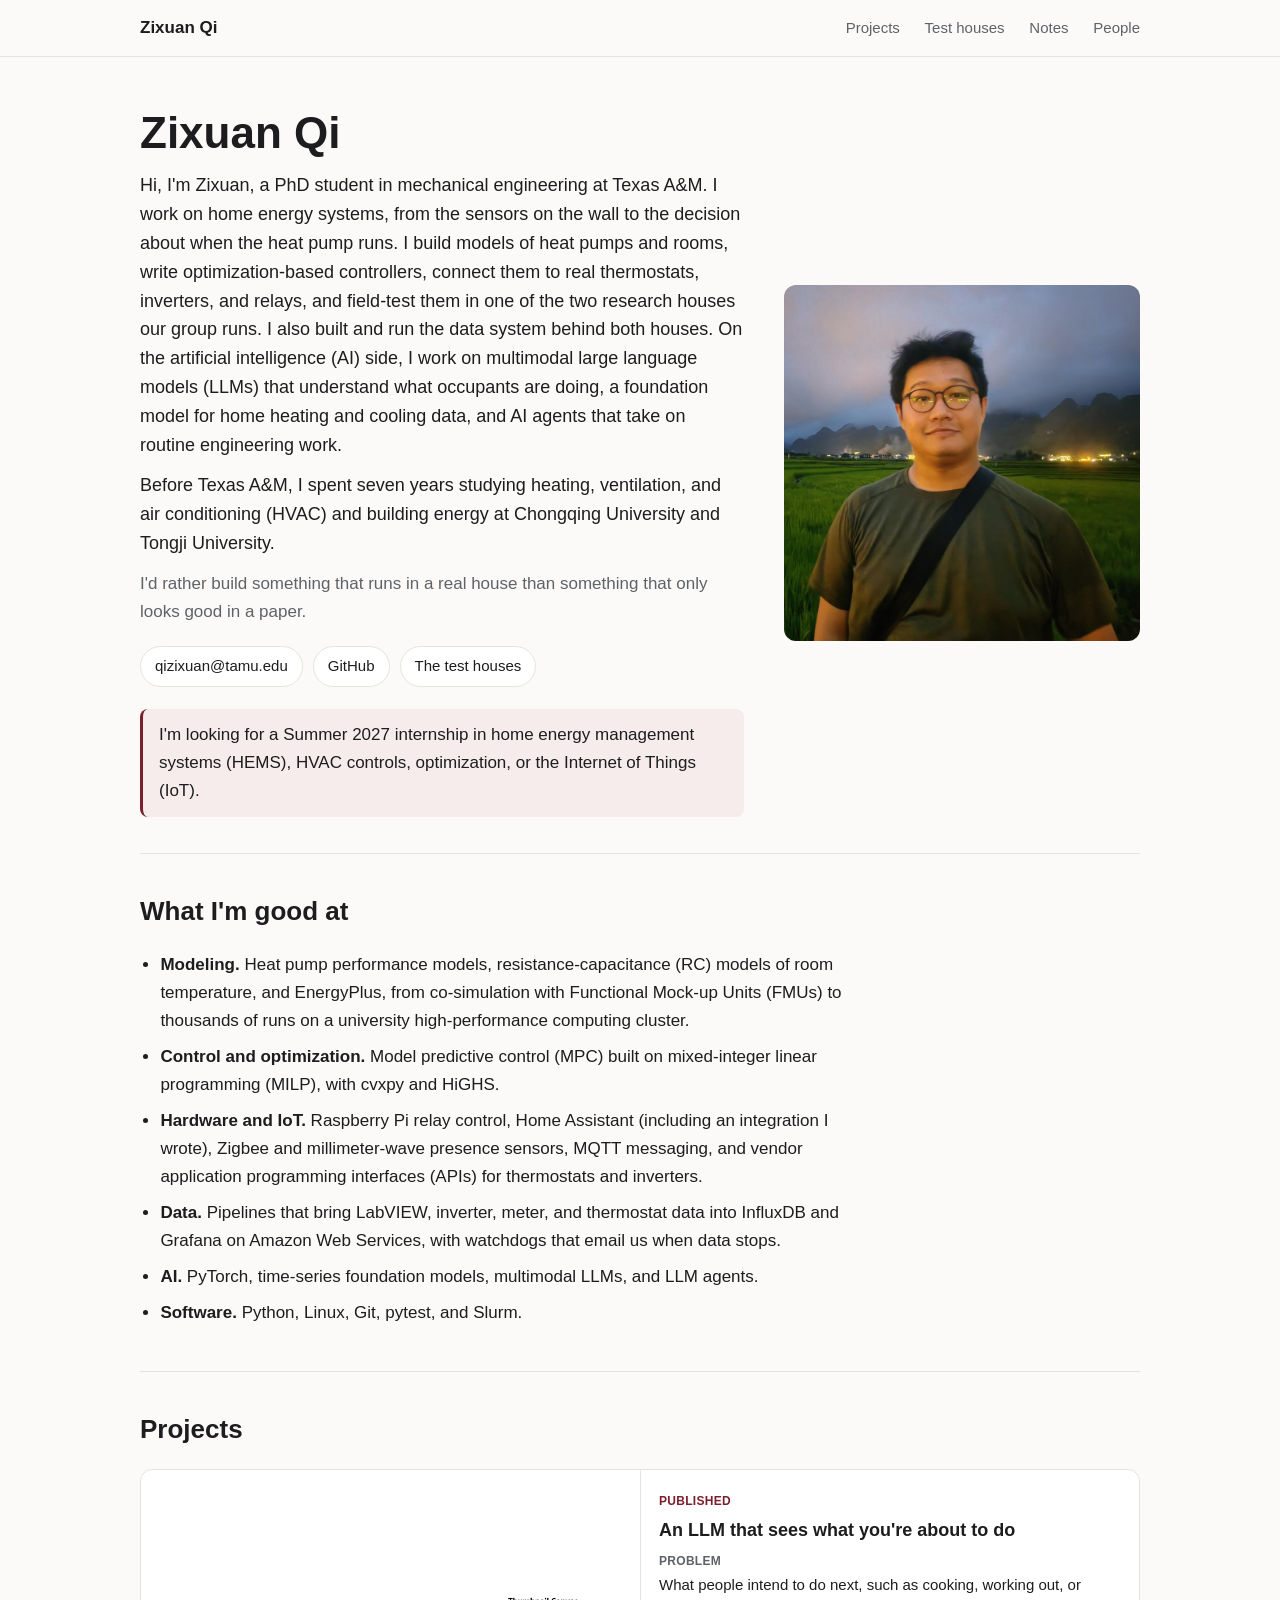
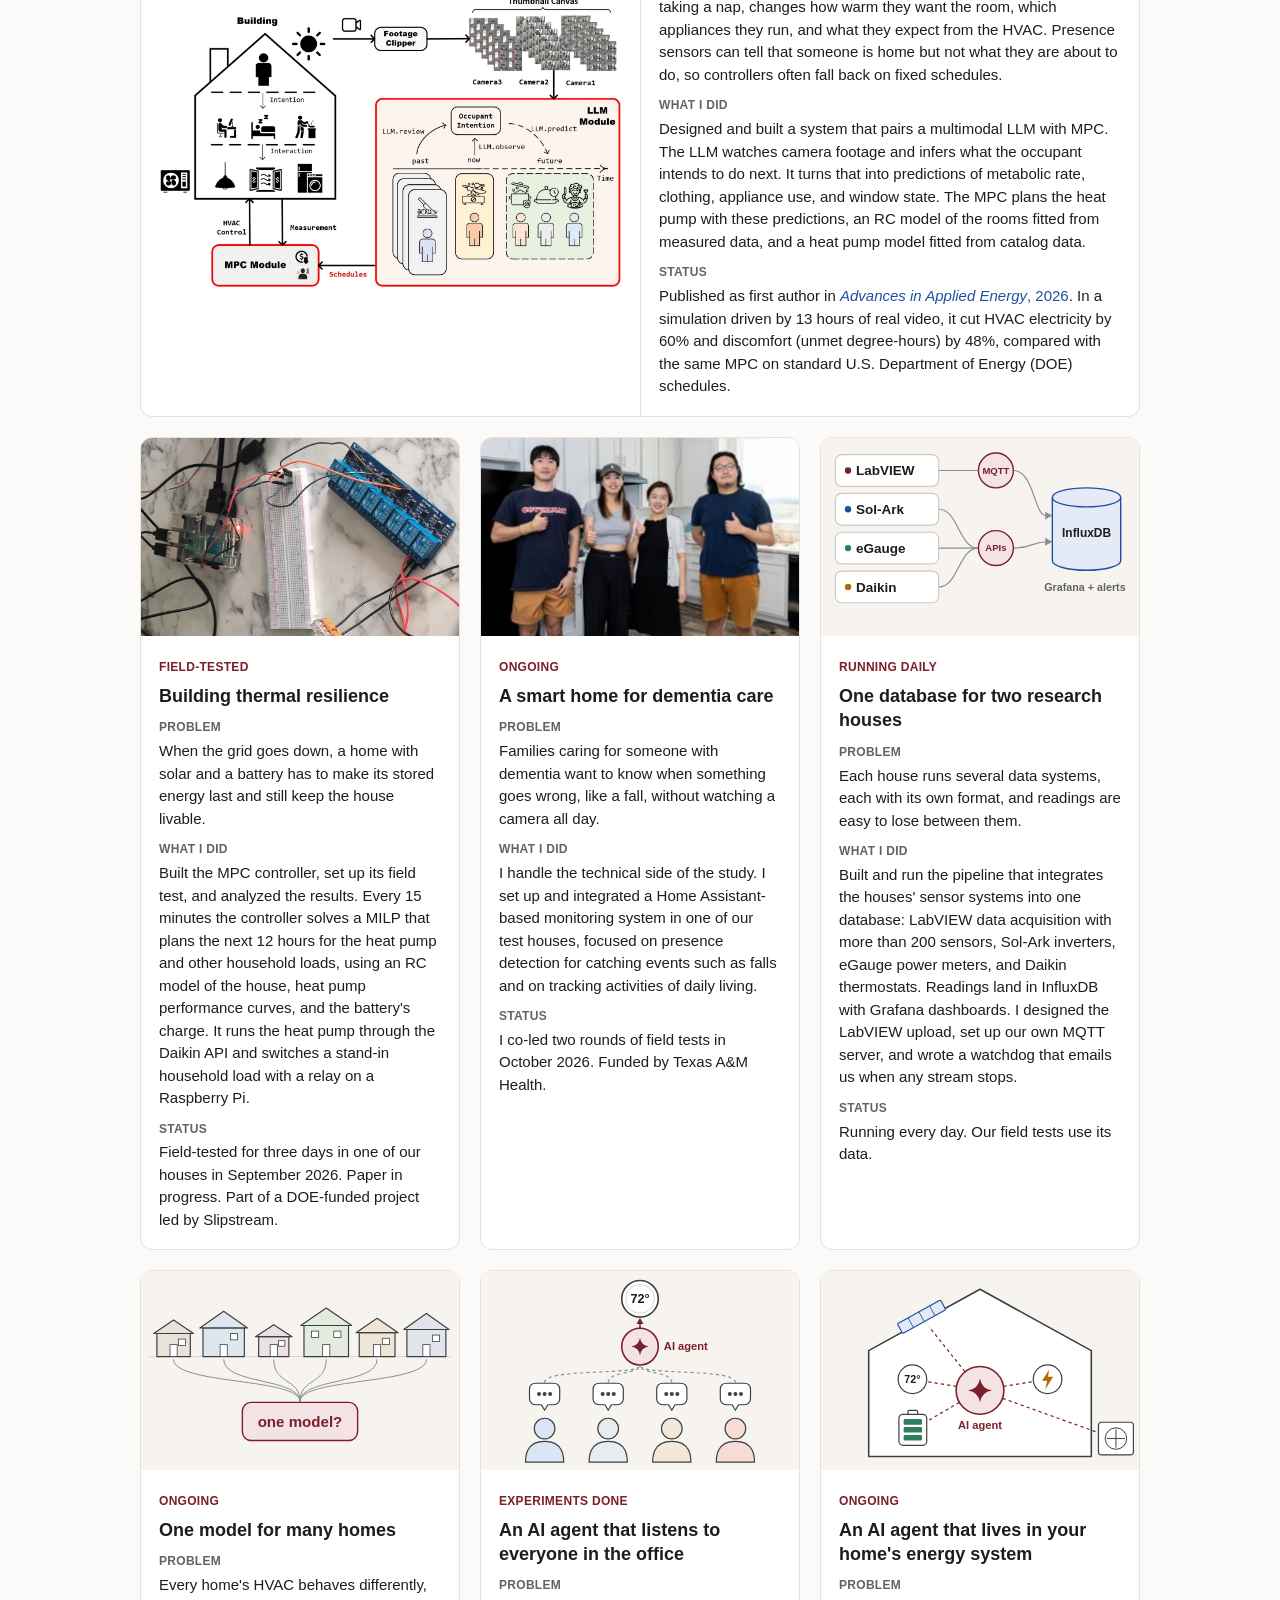
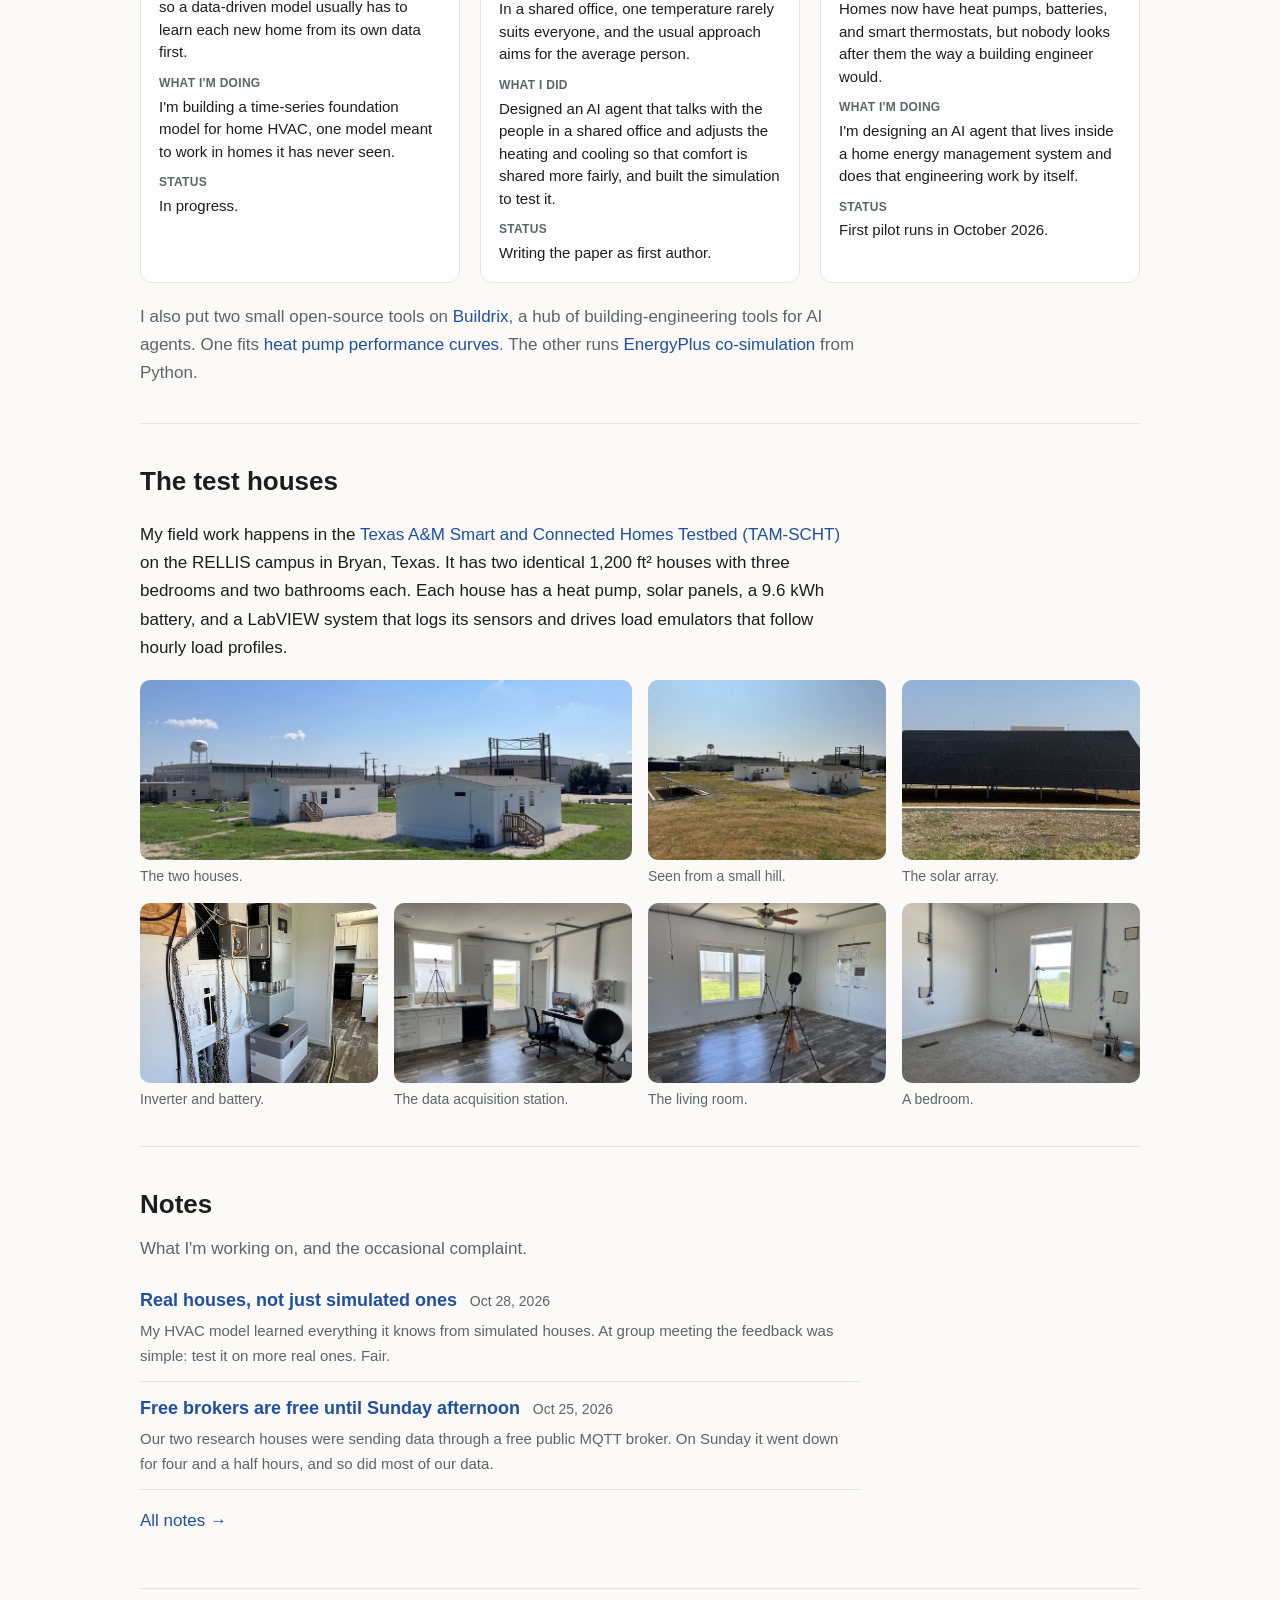
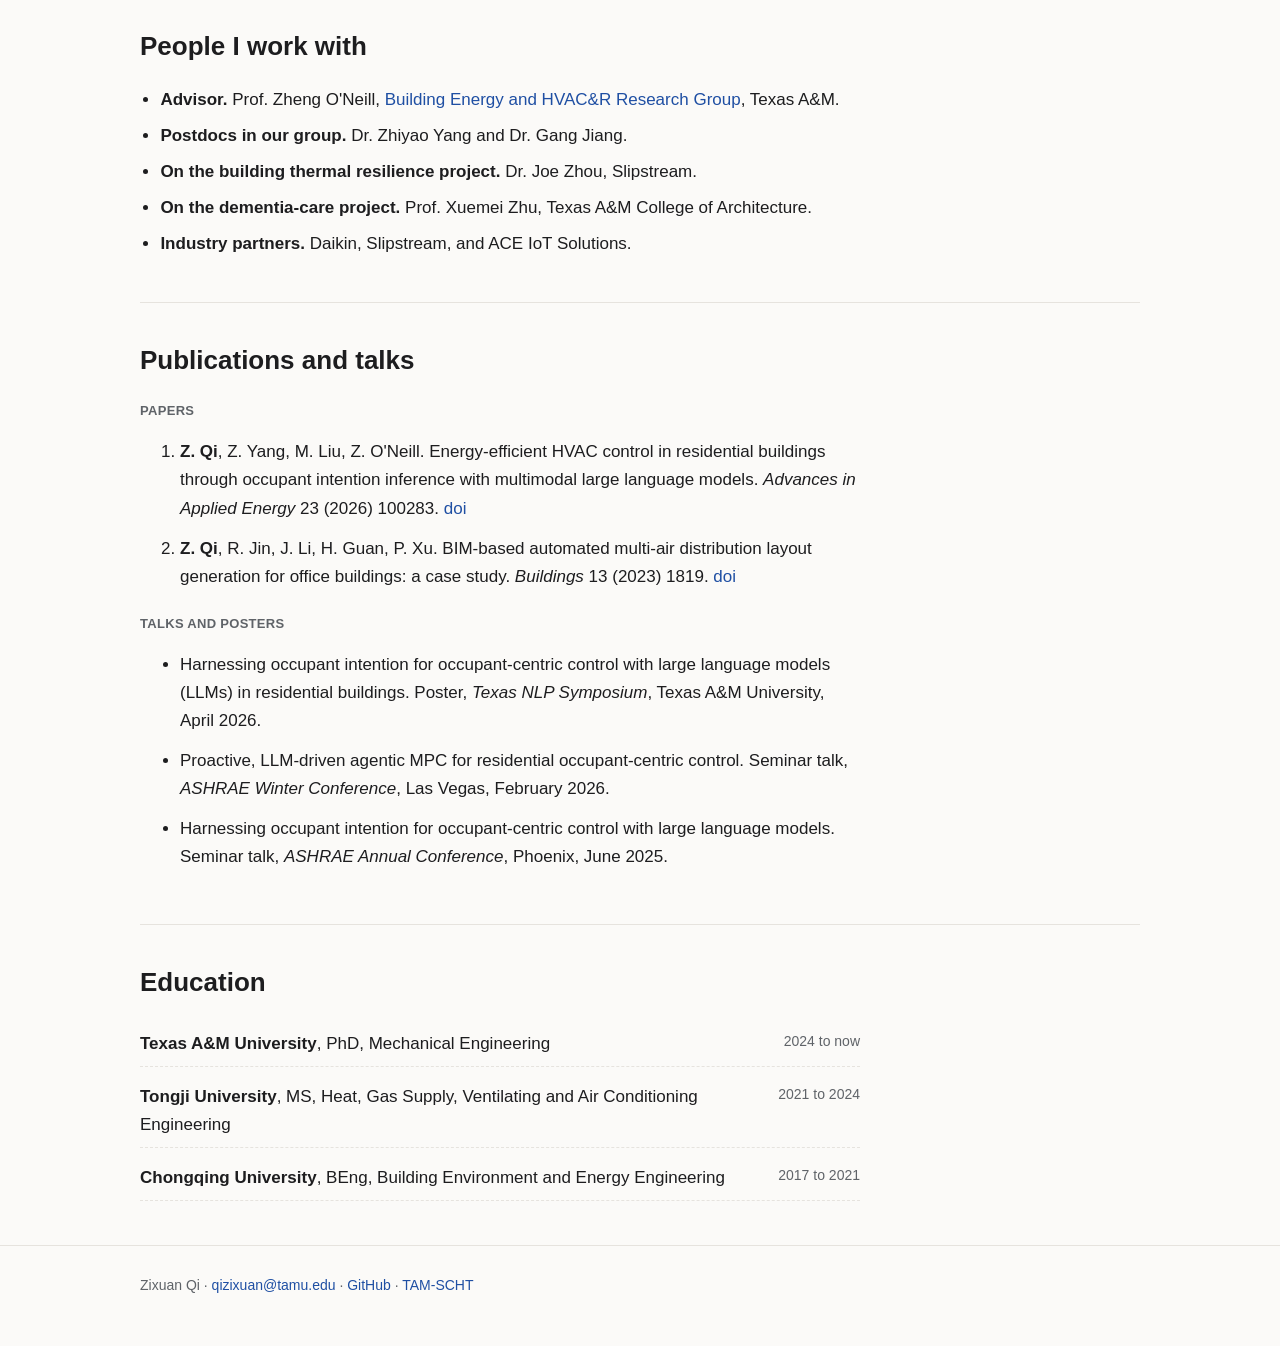
==== commit e2109aba: "Add talks and posters under Publications and talks Co-Authored-By: Claude Opus 5.5 <noreply@anthropi" ====
--- a/index.html
+++ b/index.html
@@ -180,11 +180,18 @@
   </section>
 
   <section id="publications">
-    <h2>Publications</h2>
+    <h2>Publications and talks</h2>
+    <h3 class="list-head">Papers</h3>
     <ol class="pubs prose">
       <li><strong>Z. Qi</strong>, Z. Yang, M. Liu, Z. O'Neill. Energy-efficient HVAC control in residential buildings through occupant intention inference with multimodal large language models. <em>Advances in Applied Energy</em> 23 (2026) 100283. <a href="https://doi.org/10.1016/j.adapen.2026.100283">doi</a></li>
       <li><strong>Z. Qi</strong>, R. Jin, J. Li, H. Guan, P. Xu. BIM-based automated multi-air distribution layout generation for office buildings: a case study. <em>Buildings</em> 13 (2023) 1819. <a href="https://doi.org/10.3390/buildings13071819">doi</a></li>
     </ol>
+    <h3 class="list-head">Talks and posters</h3>
+    <ul class="pubs prose">
+      <li>Harnessing occupant intention for occupant-centric control with large language models (LLMs) in residential buildings. Poster, <em>Texas NLP Symposium</em>, Texas A&amp;M University, April 2026.</li>
+      <li>Proactive, LLM-driven agentic MPC for residential occupant-centric control. Seminar talk, <em>ASHRAE Winter Conference</em>, Las Vegas, February 2026.</li>
+      <li>Harnessing occupant intention for occupant-centric control with large language models. Seminar talk, <em>ASHRAE Annual Conference</em>, Phoenix, June 2025.</li>
+    </ul>
   </section>
 
   <section id="education">
--- a/assets/css/site.css
+++ b/assets/css/site.css
@@ -149,6 +149,8 @@
 
 /* Lists */
 .pubs li { margin-bottom: 12px; }
+.list-head { font-size: 13px; font-weight: 600; letter-spacing: 0.3px; text-transform: uppercase; color: var(--muted); margin: 22px 0 8px; }
+section > h2 + .list-head { margin-top: 0; }
 .edu { list-style: none; padding: 0; margin: 0; }
 .edu li { display: flex; justify-content: space-between; gap: 16px; padding: 8px 0; border-bottom: 1px dashed var(--line); }
 .edu .when { white-space: nowrap; }
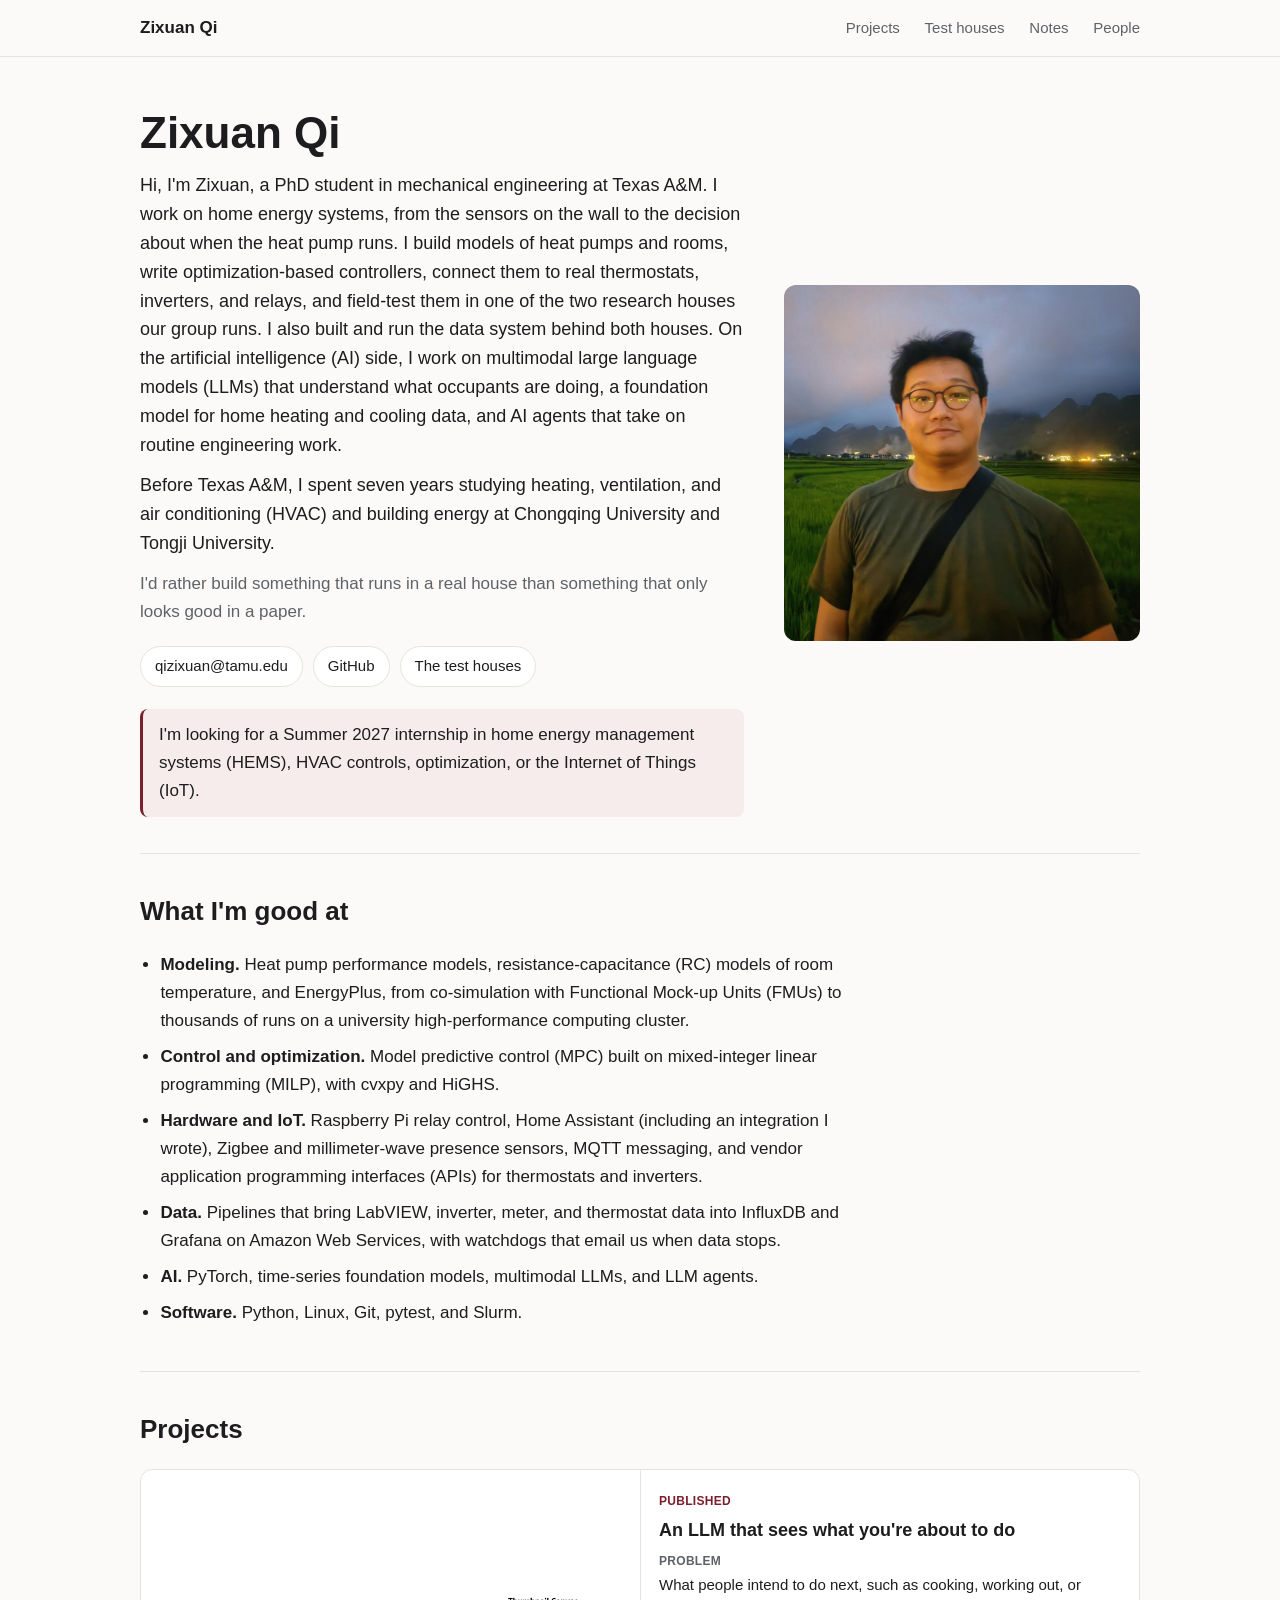
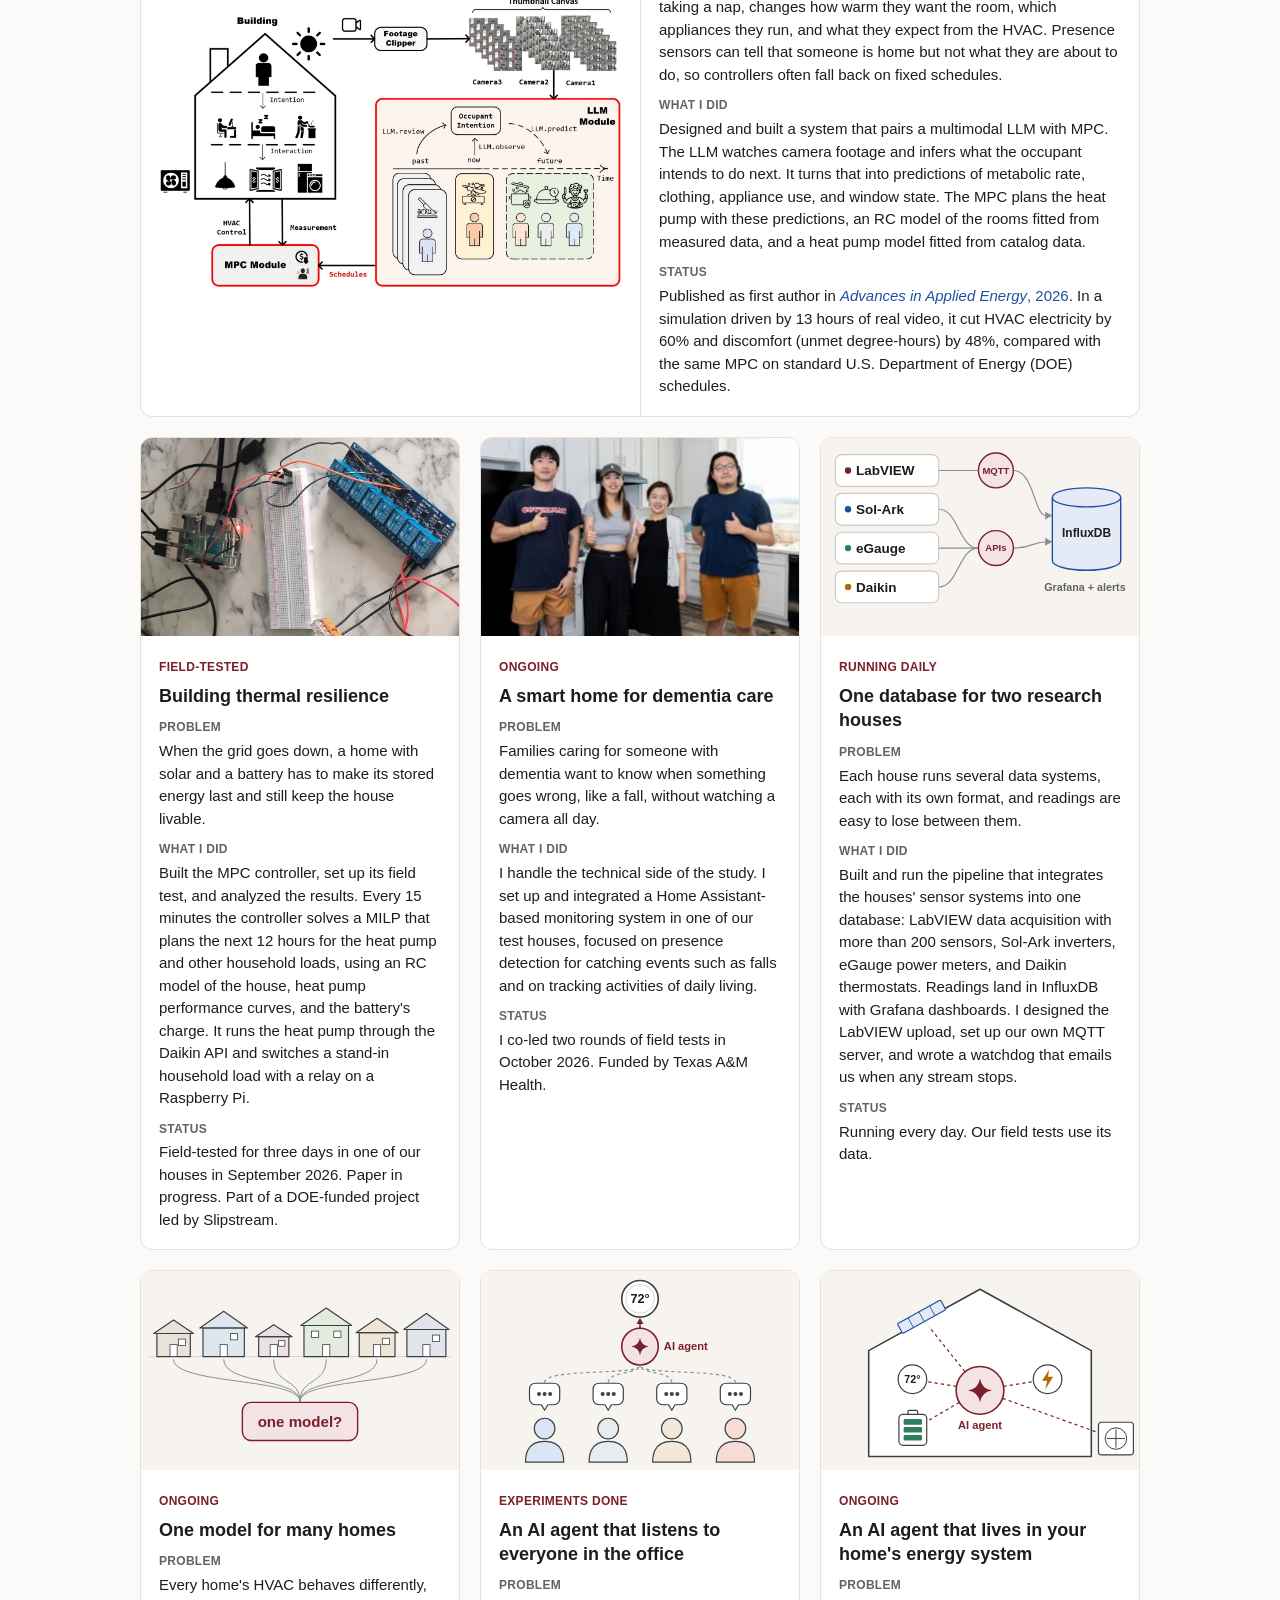
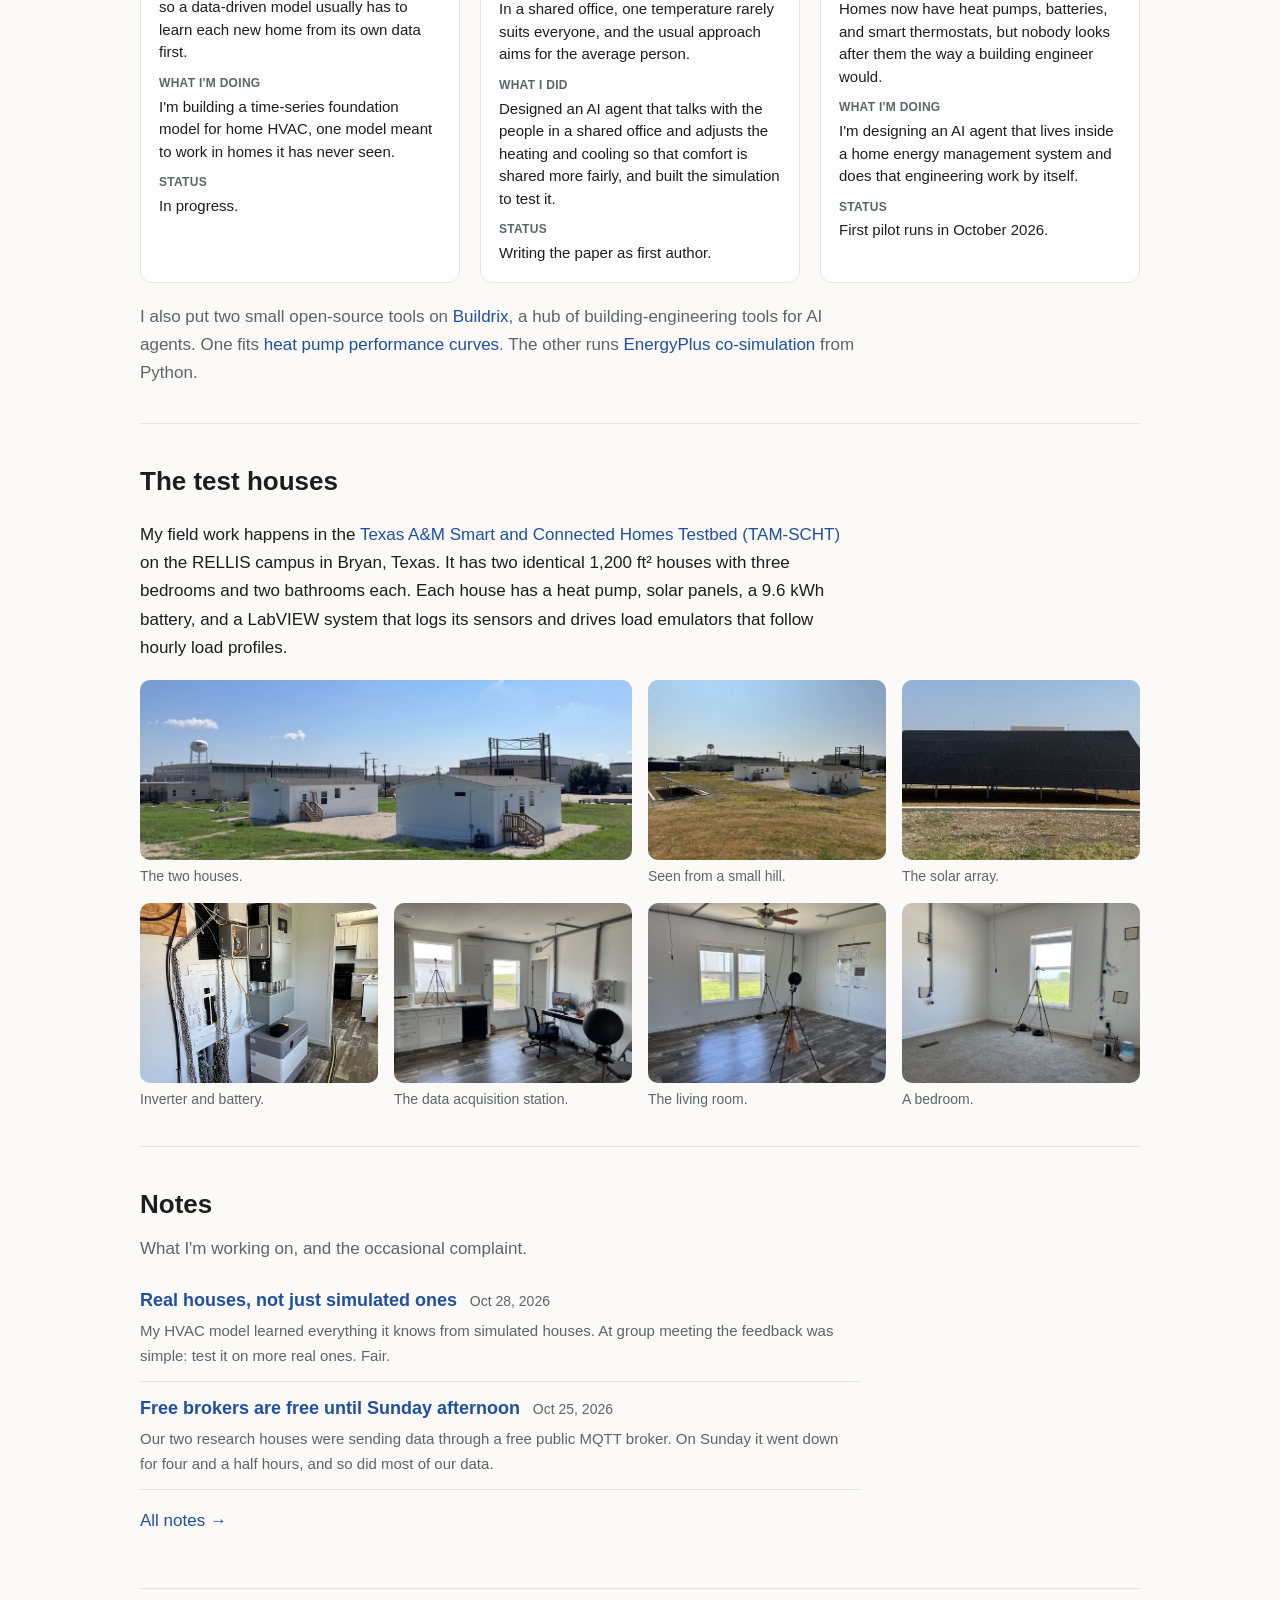
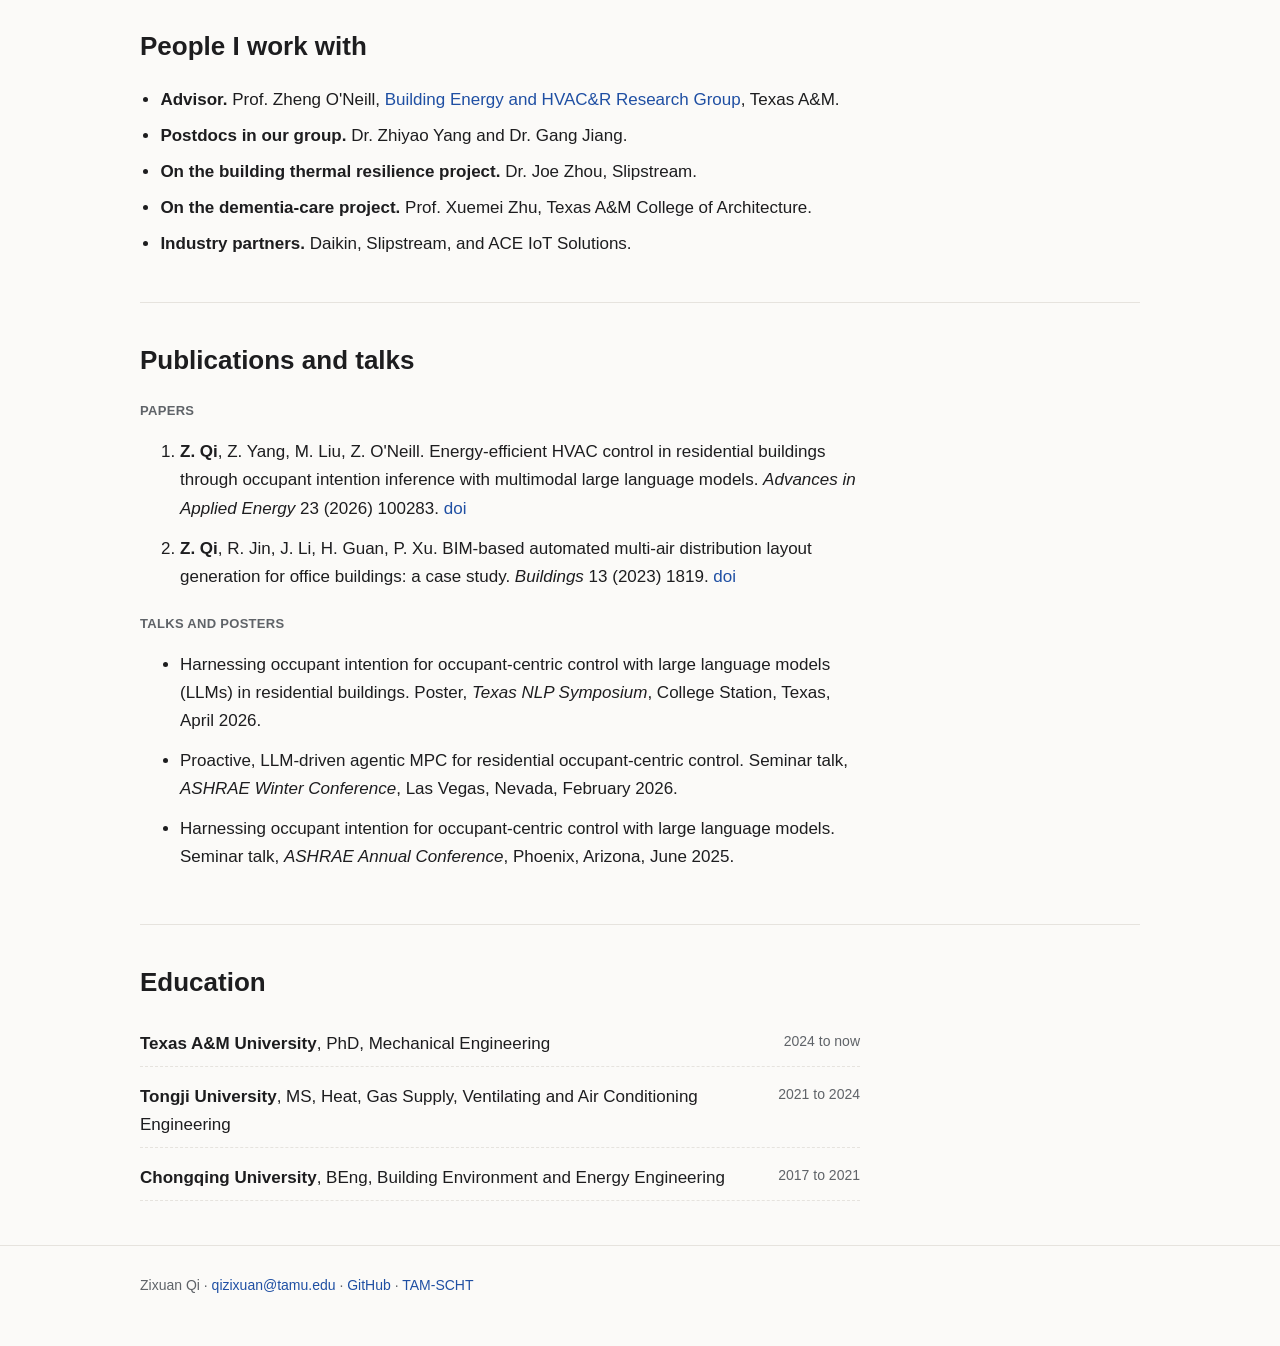
==== commit addf6a3c: "Give each talk a city and state Co-Authored-By: Claude Opus 5.5 <noreply@anthropic.com>" ====
--- a/index.html
+++ b/index.html
@@ -188,9 +188,9 @@
     </ol>
     <h3 class="list-head">Talks and posters</h3>
     <ul class="pubs prose">
-      <li>Harnessing occupant intention for occupant-centric control with large language models (LLMs) in residential buildings. Poster, <em>Texas NLP Symposium</em>, Texas A&amp;M University, April 2026.</li>
-      <li>Proactive, LLM-driven agentic MPC for residential occupant-centric control. Seminar talk, <em>ASHRAE Winter Conference</em>, Las Vegas, February 2026.</li>
-      <li>Harnessing occupant intention for occupant-centric control with large language models. Seminar talk, <em>ASHRAE Annual Conference</em>, Phoenix, June 2025.</li>
+      <li>Harnessing occupant intention for occupant-centric control with large language models (LLMs) in residential buildings. Poster, <em>Texas NLP Symposium</em>, College Station, Texas, April 2026.</li>
+      <li>Proactive, LLM-driven agentic MPC for residential occupant-centric control. Seminar talk, <em>ASHRAE Winter Conference</em>, Las Vegas, Nevada, February 2026.</li>
+      <li>Harnessing occupant intention for occupant-centric control with large language models. Seminar talk, <em>ASHRAE Annual Conference</em>, Phoenix, Arizona, June 2025.</li>
     </ul>
   </section>
 
